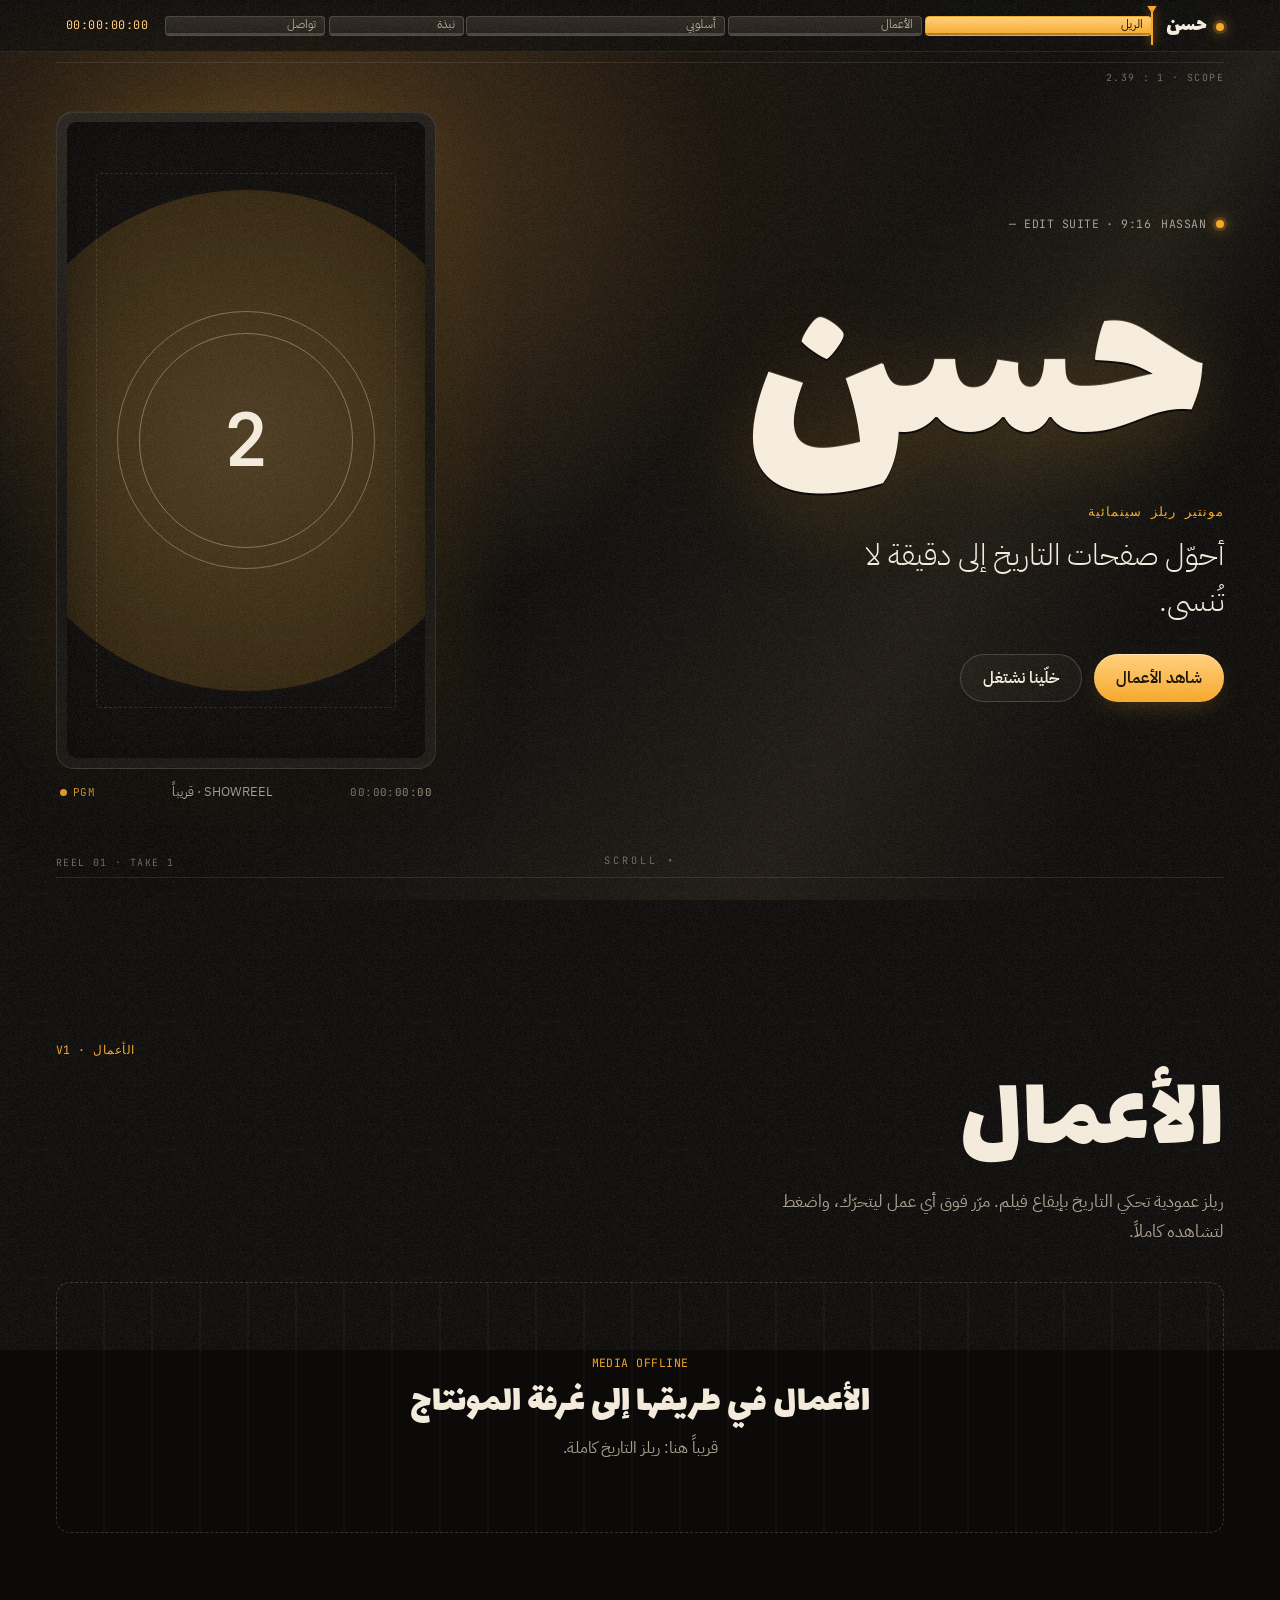
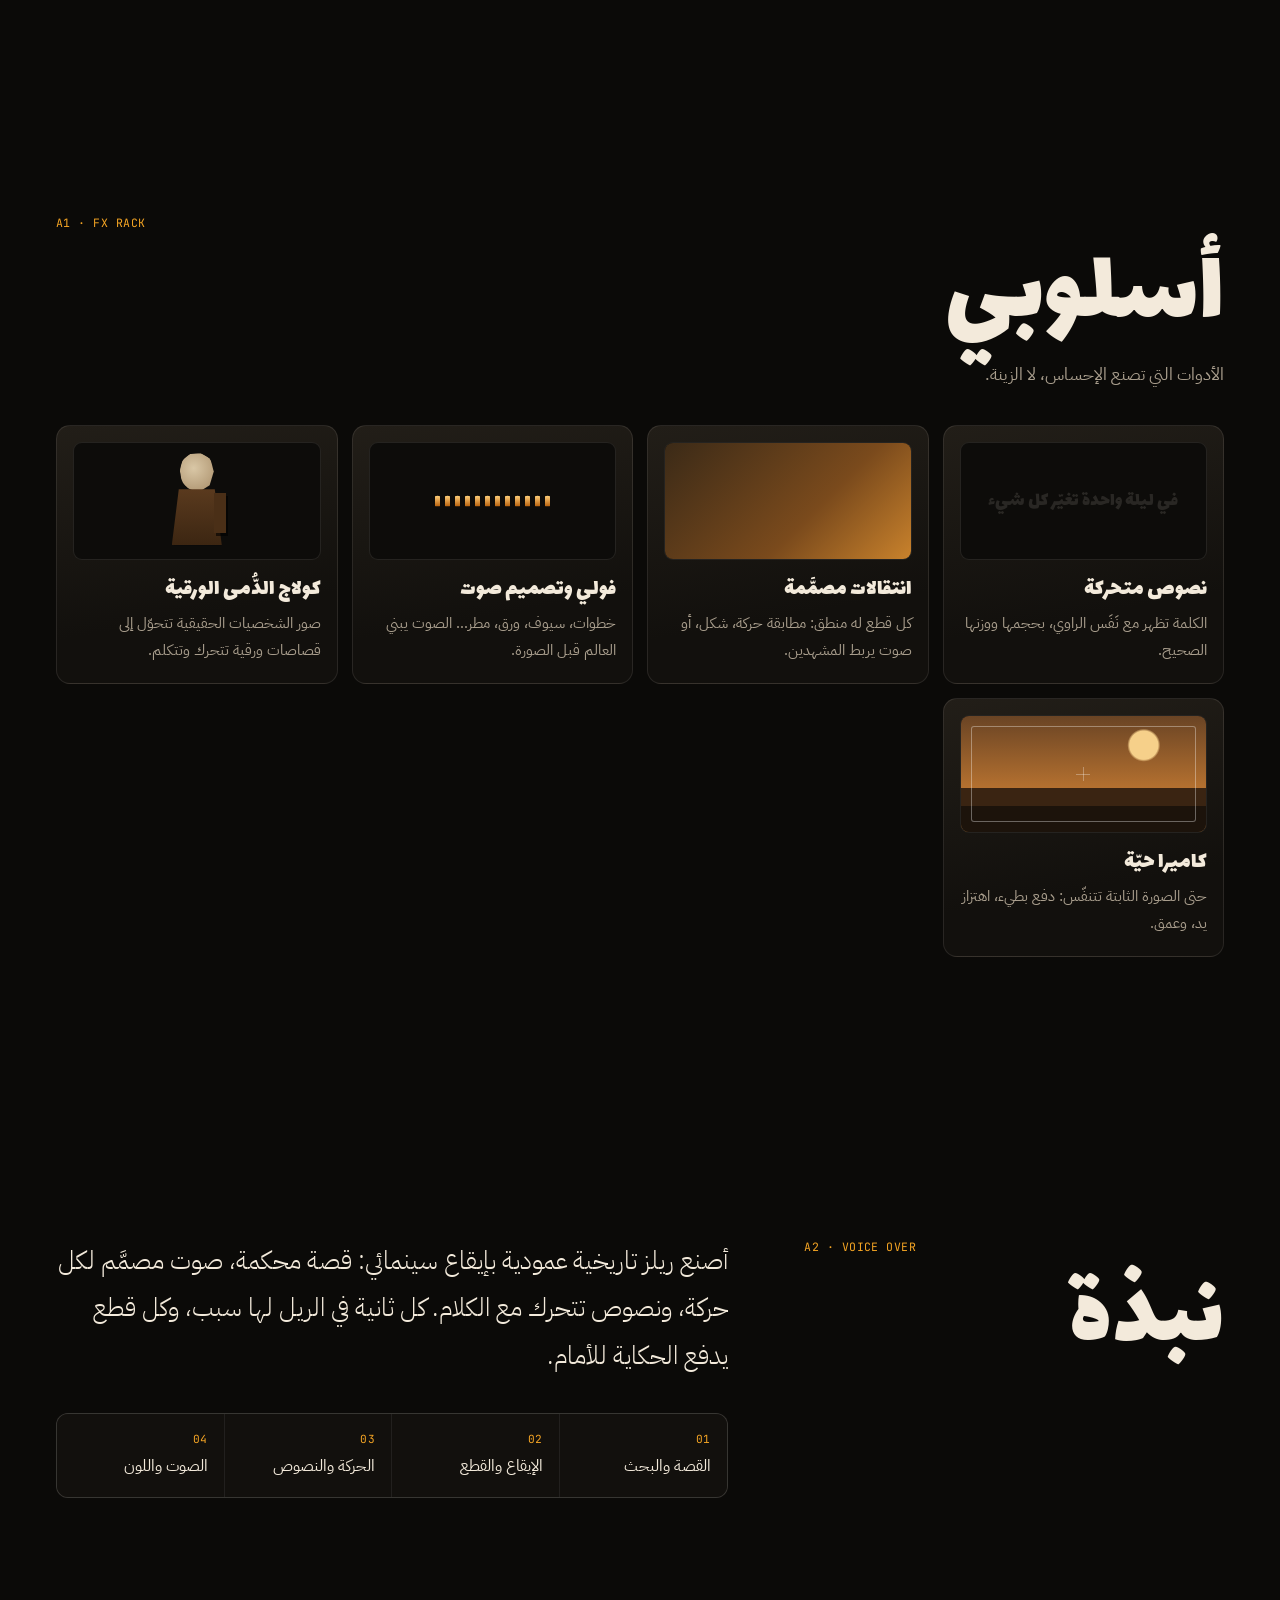
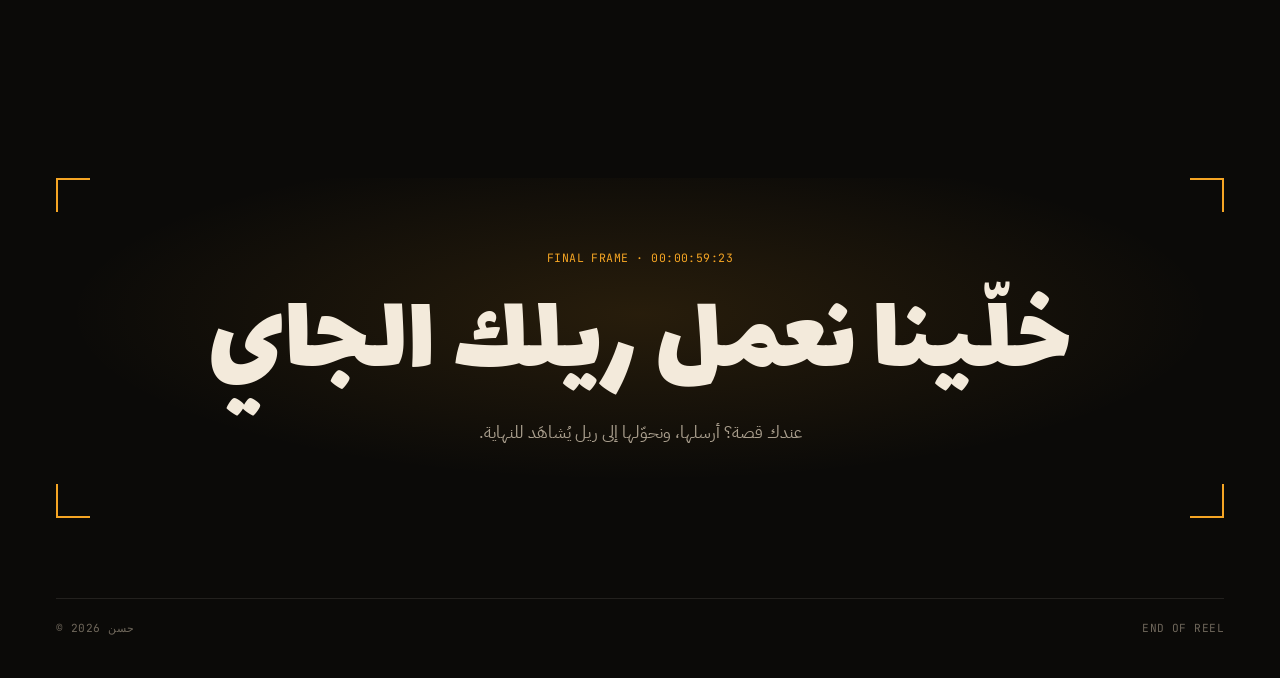
==== index.html @ b82f4830 "Build the editing-suite portfolio site; harden transcription Co-Authored-By: Claude Opus 5.5 <norepl" ====
<!doctype html>
<html lang="ar" dir="rtl">
<head>
  <meta charset="utf-8">
  <meta name="viewport" content="width=device-width, initial-scale=1, viewport-fit=cover">
  <title>حسن — مونتير ريلز سينمائية</title>
  <meta name="description" content="ريلز تاريخية عمودية بإيقاع سينمائي: قصص، شخصيات، حروب واختراعات — مونتاج حسن.">
  <meta name="theme-color" content="#0a0908">
  <link rel="canonical" href="https://h2ssanali.github.io/">

  <meta property="og:type" content="website">
  <meta property="og:locale" content="ar_AR">
  <meta property="og:site_name" content="حسن · مونتاج">
  <meta property="og:title" content="حسن — مونتير ريلز سينمائية">
  <meta property="og:description" content="أحوّل صفحات التاريخ إلى دقيقة لا تُنسى. شاهد الأعمال.">
  <meta property="og:url" content="https://h2ssanali.github.io/">
  <meta property="og:image" content="https://h2ssanali.github.io/assets/og.jpg">
  <meta property="og:image:width" content="1200">
  <meta property="og:image:height" content="630">
  <meta property="og:image:alt" content="حسن — مونتير ريلز سينمائية">
  <meta name="twitter:card" content="summary_large_image">
  <meta name="twitter:title" content="حسن — مونتير ريلز سينمائية">
  <meta name="twitter:description" content="أحوّل صفحات التاريخ إلى دقيقة لا تُنسى.">
  <meta name="twitter:image" content="https://h2ssanali.github.io/assets/og.jpg">

  <link rel="icon" href="assets/favicon.svg" type="image/svg+xml">
  <link rel="preconnect" href="https://fonts.googleapis.com">
  <link rel="preconnect" href="https://fonts.gstatic.com" crossorigin>
  <link rel="preload" href="content.json" as="fetch" crossorigin>
  <link rel="stylesheet" href="https://fonts.googleapis.com/css2?family=IBM+Plex+Sans+Arabic:wght@300;400;600&family=JetBrains+Mono:wght@400;600&family=Lalezar&display=swap">
  <link rel="stylesheet" href="assets/css/site.css">
  <script>document.documentElement.classList.add('js')</script>
</head>
<body>
  <a class="skip" href="#works">تخطَّ إلى الأعمال</a>

  <!-- projector-on intro -->
  <div class="projector" aria-hidden="true"><div class="projector__beam"></div><div class="projector__tc">00:00:00:00</div></div>
  <div class="grain" aria-hidden="true"></div>

  <!-- timeline navigation -->
  <header class="tl" id="timeline">
    <a class="tl__brand" href="#top" aria-label="البداية"><span class="tally" aria-hidden="true"></span><span data-bind="name">حسن</span></a>
    <nav class="tl__track" aria-label="أقسام الصفحة">
      <div class="tl__clips" id="tlClips"></div>
      <div class="tl__playhead" id="playhead" aria-hidden="true"><span></span></div>
    </nav>
    <div class="tl__tc mono" id="tlTc" aria-hidden="true">00:00:00:00</div>
  </header>

  <main id="top">
    <!-- HERO / SHOWREEL -->
    <section class="hero" id="reel" data-clip="الريل">
      <div class="hero__light" aria-hidden="true"></div>
      <div class="hero__bars" aria-hidden="true"></div>
      <div class="hero__inner">
        <div class="hero__text">
          <p class="eyebrow mono"><span class="tally"></span> <span data-bind="name_latin">HASSAN</span> — EDIT SUITE · 9:16</p>
          <h1 class="hero__name"><span class="burn" data-bind="name">حسن</span></h1>
          <p class="hero__role" data-bind="role">مونتير ريلز سينمائية</p>
          <p class="hero__tagline" data-bind="tagline">أحوّل صفحات التاريخ إلى دقيقة لا تُنسى.</p>
          <div class="hero__cta">
            <a class="btn btn--amber" href="#works"><span>شاهد الأعمال</span></a>
            <a class="btn btn--ghost" href="#contact"><span>خلّينا نشتغل</span></a>
          </div>
        </div>
        <figure class="monitor" id="showreel">
          <div class="monitor__frame">
            <div class="monitor__screen" id="reelScreen">
              <div class="leader" id="leader" aria-hidden="true"><div class="leader__sweep"></div><span class="leader__num">3</span></div>
            </div>
            <div class="monitor__safe" aria-hidden="true"></div>
          </div>
          <figcaption class="monitor__bar mono">
            <span class="rec"><i></i>PGM</span>
            <span class="monitor__title" id="reelTitle">SHOWREEL</span>
            <span id="reelTc">00:00:00:00</span>
          </figcaption>
        </figure>
      </div>
      <div class="hero__scroll mono" aria-hidden="true">SCROLL ▾</div>
    </section>

    <!-- WORKS -->
    <section class="works" id="works" data-clip="الأعمال">
      <div class="section-head">
        <p class="mono label">V1 · الأعمال</p>
        <h2 class="display">الأعمال</h2>
        <p class="section-sub">ريلز عمودية تحكي التاريخ بإيقاع فيلم. مرّر فوق أي عمل ليتحرّك، واضغط لتشاهده كاملاً.</p>
      </div>
      <div class="tracks" role="tablist" aria-label="تصنيف الأعمال" id="tracks"></div>
      <div class="grid" id="grid" aria-live="polite"></div>
    </section>

    <!-- BEFORE / AFTER -->
    <section class="ba" id="before-after" data-clip="قبل وبعد" hidden>
      <div class="section-head">
        <p class="mono label">V2 · RAW / GRADE</p>
        <h2 class="display">قبل وبعد</h2>
        <p class="section-sub">اسحب الفاصل لترى الفرق بين المادة الخام والريل بعد المونتاج.</p>
      </div>
      <div class="ba__picker" id="baPicker"></div>
      <div class="ba__stage" id="baStage">
        <div class="ba__layer ba__after" id="baAfter"></div>
        <div class="ba__layer ba__before" id="baBefore"></div>
        <div class="ba__handle" id="baHandle" aria-hidden="true"><span></span></div>
        <span class="ba__tag ba__tag--before mono">قبل</span>
        <span class="ba__tag ba__tag--after mono">بعد</span>
        <input class="ba__range" id="baRange" type="range" min="0" max="100" value="50" aria-label="موضع الفاصل بين قبل وبعد">
      </div>
    </section>

    <!-- STYLE -->
    <section class="style" id="style" data-clip="أسلوبي">
      <div class="section-head">
        <p class="mono label">A1 · FX RACK</p>
        <h2 class="display">أسلوبي</h2>
        <p class="section-sub">الأدوات التي تصنع الإحساس، لا الزينة.</p>
      </div>
      <ul class="chips">
        <li class="chip chip--captions">
          <div class="chip__demo" aria-hidden="true"><span class="cap"><b>في</b> <b>ليلة</b> <b>واحدة</b> <b>تغيّر</b> <b>كل</b> <b>شيء</b></span></div>
          <h3>نصوص متحركة</h3>
          <p>الكلمة تظهر مع نَفَس الراوي، بحجمها ووزنها الصحيح.</p>
        </li>
        <li class="chip chip--transition">
          <div class="chip__demo" aria-hidden="true"><i class="wipe a"></i><i class="wipe b"></i></div>
          <h3>انتقالات مصمَّمة</h3>
          <p>كل قطع له منطق: مطابقة حركة، شكل، أو صوت يربط المشهدين.</p>
        </li>
        <li class="chip chip--foley">
          <div class="chip__demo" aria-hidden="true"><span class="wave"><i></i><i></i><i></i><i></i><i></i><i></i><i></i><i></i><i></i><i></i><i></i><i></i></span></div>
          <h3>فولي وتصميم صوت</h3>
          <p>خطوات، سيوف، ورق، مطر… الصوت يبني العالم قبل الصورة.</p>
        </li>
        <li class="chip chip--puppet">
          <div class="chip__demo" aria-hidden="true"><span class="paper"><i class="head"></i><i class="body"></i><i class="arm"></i></span></div>
          <h3>كولاج الدُّمى الورقية</h3>
          <p>صور الشخصيات الحقيقية تتحوّل إلى قصاصات ورقية تتحرك وتتكلم.</p>
        </li>
        <li class="chip chip--camera">
          <div class="chip__demo" aria-hidden="true"><span class="frame"><i></i></span></div>
          <h3>كاميرا حيّة</h3>
          <p>حتى الصورة الثابتة تتنفّس: دفع بطيء، اهتزاز يد، وعمق.</p>
        </li>
      </ul>
    </section>

    <!-- ABOUT -->
    <section class="about" id="about" data-clip="نبذة">
      <div class="about__grid">
        <div>
          <p class="mono label">A2 · VOICE OVER</p>
          <h2 class="display">نبذة</h2>
        </div>
        <div>
          <p class="about__text" data-bind="about"></p>
          <ol class="steps">
            <li><span class="mono">01</span> القصة والبحث</li>
            <li><span class="mono">02</span> الإيقاع والقطع</li>
            <li><span class="mono">03</span> الحركة والنصوص</li>
            <li><span class="mono">04</span> الصوت واللون</li>
          </ol>
        </div>
      </div>
    </section>

    <!-- CONTACT / FINAL FRAME -->
    <section class="final" id="contact" data-clip="تواصل">
      <div class="final__frame">
        <p class="mono label">FINAL FRAME · <span id="finalTc">00:00:59:23</span></p>
        <h2 class="final__title display">خلّينا نعمل ريلك الجاي</h2>
        <p class="final__sub">عندك قصة؟ أرسلها، ونحوّلها إلى ريل يُشاهَد للنهاية.</p>
        <div class="final__links" id="contactLinks"></div>
      </div>
      <footer class="credits mono">
        <span>© <span id="year"></span> <span data-bind="name">حسن</span></span>
        <span>END OF REEL</span>
      </footer>
    </section>
  </main>

  <!-- PLAYER -->
  <div class="player" id="player" role="dialog" aria-modal="true" aria-label="مشغّل الفيديو" hidden>
    <div class="player__bg" id="playerBg" aria-hidden="true"></div>
    <div class="player__stage" id="playerStage">
      <video class="player__video" id="pv" playsinline preload="metadata"></video>
      <button class="player__big" id="pBig" aria-label="تشغيل"><svg viewBox="0 0 24 24"><path d="M8 5v14l11-7z"/></svg></button>
    </div>
    <div class="player__info">
      <p class="mono player__meta"><span id="pIndex">01/01</span> · <span id="pCat"></span></p>
      <h3 class="player__title" id="pTitle"></h3>
      <p class="player__blurb" id="pBlurb"></p>
    </div>
    <div class="player__controls">
      <button class="pc" id="pPlay" aria-label="تشغيل/إيقاف"><svg viewBox="0 0 24 24"><path class="i-play" d="M8 5v14l11-7z"/><path class="i-pause" d="M7 5h4v14H7zM13 5h4v14h-4z"/></svg></button>
      <div class="scrub" id="pScrub" role="slider" tabindex="0" aria-label="التقدّم" aria-valuemin="0" aria-valuemax="100" aria-valuenow="0"><div class="scrub__buf" id="pBuf"></div><div class="scrub__fill" id="pFill"></div><div class="scrub__head" id="pHead"></div></div>
      <span class="mono pc__tc" id="pTc">00:00:00</span>
      <button class="pc" id="pMute" aria-label="كتم/تشغيل الصوت"><svg viewBox="0 0 24 24"><path d="M4 9v6h4l5 4V5L8 9z"/><path class="i-on" d="M16 8.5a5 5 0 0 1 0 7M18.5 6a8.5 8.5 0 0 1 0 12" fill="none" stroke="currentColor" stroke-width="1.8" stroke-linecap="round"/><path class="i-off" d="M16 9l5 6M21 9l-5 6" fill="none" stroke="currentColor" stroke-width="1.8" stroke-linecap="round"/></svg></button>
    </div>
    <button class="player__nav player__nav--prev" id="pPrev" aria-label="العمل السابق"><svg viewBox="0 0 24 24"><path d="M9 6l6 6-6 6" fill="none" stroke="currentColor" stroke-width="2"/></svg></button>
    <button class="player__nav player__nav--next" id="pNext" aria-label="العمل التالي"><svg viewBox="0 0 24 24"><path d="M15 6l-6 6 6 6" fill="none" stroke="currentColor" stroke-width="2"/></svg></button>
    <button class="player__close" id="pClose" aria-label="إغلاق"><svg viewBox="0 0 24 24"><path d="M6 6l12 12M18 6L6 18" stroke="currentColor" stroke-width="2"/></svg></button>
    <p class="player__hint mono" aria-hidden="true">← → · SPACE · M · ESC</p>
  </div>

  <noscript><p class="noscript">هذا الموقع يحتاج JavaScript لتشغيل الفيديوهات.</p></noscript>
  <script src="assets/js/site.js" defer></script>
</body>
</html>
---- assets/css/site.css ----
/* ==========================================================================
   Hassan — the editing suite at night
   ========================================================================== */
:root {
  --bg: #0b0a08;
  --bg-2: #12100d;
  --panel: #191612;
  --panel-2: #221e18;
  --ink: #f3eadb;
  --dim: #a99e8d;
  --faint: #6f675b;
  --line: rgba(243, 234, 219, .10);
  --line-2: rgba(243, 234, 219, .18);
  --amber: #f5a524;
  --amber-hi: #ffcf7a;
  --amber-lo: #b8620e;
  --amber-glow: rgba(245, 165, 36, .35);
  --display: "Lalezar", "IBM Plex Sans Arabic", system-ui, sans-serif;
  --body: "IBM Plex Sans Arabic", "Tajawal", system-ui, -apple-system, "Segoe UI", sans-serif;
  --mono: "JetBrains Mono", ui-monospace, "SFMono-Regular", Menlo, monospace;
  --tl-h: 52px;
  --gutter: 16px;
  --max: 1320px;
  --ease: cubic-bezier(.2, .7, .1, 1);
  --ease-io: cubic-bezier(.7, 0, .2, 1);
  color-scheme: dark;
}
@media (min-width: 700px) { :root { --gutter: 32px; } }
@media (min-width: 1100px) { :root { --gutter: 56px; } }

*, *::before, *::after { box-sizing: border-box; }
html { -webkit-text-size-adjust: 100%; scroll-behavior: smooth; scroll-padding-top: calc(var(--tl-h) + 8px); }
body {
  margin: 0; background: var(--bg); color: var(--ink);
  font: 400 1rem/1.75 var(--body);
  overflow-x: hidden; -webkit-font-smoothing: antialiased;
}
img, video { display: block; max-width: 100%; }
button { font: inherit; color: inherit; background: none; border: 0; padding: 0; cursor: pointer; }
a { color: inherit; }
h1, h2, h3 { margin: 0; font-weight: 400; }
p { margin: 0; }
[hidden] { display: none !important; }
.mono { font-family: var(--mono); letter-spacing: .04em; direction: ltr; unicode-bidi: isolate; }
.label { font-size: .72rem; color: var(--amber); text-transform: uppercase; }
.display { font-family: var(--display); line-height: 1.05; letter-spacing: 0; }
:focus-visible { outline: 2px solid var(--amber); outline-offset: 3px; border-radius: 4px; }
::selection { background: var(--amber); color: #120b02; }

.skip { position: fixed; top: -100px; inset-inline-start: 12px; z-index: 300; background: var(--amber); color: #120b02; padding: 8px 14px; border-radius: 6px; text-decoration: none; }
.skip:focus { top: 12px; }

.tally { display: inline-block; width: 8px; height: 8px; border-radius: 50%; background: var(--amber); box-shadow: 0 0 0 3px rgba(245,165,36,.18), 0 0 14px var(--amber); vertical-align: middle; }

/* ------------------------------------------------------------- grain --- */
.grain {
  position: fixed; inset: -50%; z-index: 90; pointer-events: none;
  background: url("../img/grain.png") repeat; opacity: .07; mix-blend-mode: screen;
  animation: grain .9s steps(6) infinite;
}
@keyframes grain {
  0% { transform: translate(0, 0); } 20% { transform: translate(-3%, 2%); } 40% { transform: translate(2%, -4%); }
  60% { transform: translate(-4%, -1%); } 80% { transform: translate(3%, 3%); } 100% { transform: translate(0, 0); }
}

/* ---------------------------------------------------- projector intro --- */
.projector { display: none; }
.js .projector {
  display: grid; place-items: center; position: fixed; inset: 0; z-index: 200; background: #050403; pointer-events: none;
  animation: proj-out .45s var(--ease) 1s forwards;
}
.projector__beam {
  position: absolute; inset: 0;
  background: radial-gradient(60% 50% at 50% 46%, rgba(255, 214, 150, .55), rgba(245, 165, 36, .12) 45%, transparent 70%);
  opacity: 0; animation: flicker 1s linear forwards;
}
.projector__tc { position: relative; font-family: var(--mono); font-size: .8rem; color: var(--amber-hi); letter-spacing: .18em; opacity: 0; animation: flicker 1s linear forwards; direction: ltr; }
@keyframes flicker {
  0% { opacity: 0; } 12% { opacity: .9; } 18% { opacity: .15; } 26% { opacity: .75; } 31% { opacity: .3; }
  45% { opacity: 1; } 80% { opacity: .95; } 100% { opacity: 1; }
}
@keyframes proj-out { to { opacity: 0; visibility: hidden; } }
.intro-done .projector { display: none; }

/* ------------------------------------------------------ timeline nav --- */
.tl {
  position: fixed; inset: 0 0 auto 0; z-index: 80; height: var(--tl-h);
  display: flex; align-items: center; gap: 14px; padding: 0 var(--gutter);
  background: linear-gradient(to bottom, rgba(11,10,8,.92), rgba(11,10,8,.72));
  backdrop-filter: blur(10px) saturate(1.2); -webkit-backdrop-filter: blur(10px) saturate(1.2);
  border-bottom: 1px solid var(--line);
}
.tl__brand { display: flex; align-items: center; gap: 9px; text-decoration: none; font-family: var(--display); font-size: 1.35rem; line-height: 1; padding-top: 3px; flex: none; }
.tl__track { position: relative; flex: 1; height: 26px; min-width: 0; }
.tl__clips { position: absolute; inset: 0; }
.tl__clip {
  position: absolute; top: 3px; bottom: 3px; border-radius: 4px; overflow: hidden;
  background: linear-gradient(to bottom, #2a251e, #1f1b16); border: 1px solid var(--line-2);
  display: flex; align-items: center; padding-inline: 8px; text-decoration: none;
  font-size: .72rem; color: var(--dim); white-space: nowrap; transition: background .3s, color .3s, border-color .3s;
}
.tl__clip::before { content: ""; position: absolute; inset: auto 0 0 0; height: 2px; background: var(--faint); opacity: .5; }
.tl__clip:hover { color: var(--ink); border-color: var(--line-2); background: #2f2921; }
.tl__clip.is-active { color: #160d02; background: linear-gradient(to bottom, var(--amber-hi), var(--amber)); border-color: var(--amber); }
.tl__clip.is-active::before { background: #160d02; opacity: .3; }
.tl__clip span { overflow: hidden; text-overflow: ellipsis; position: relative; }
.tl__playhead { position: absolute; top: -6px; bottom: -6px; inset-inline-start: 0; width: 2px; margin-inline-start: -1px; background: var(--amber); box-shadow: 0 0 10px var(--amber); pointer-events: none; will-change: inset-inline-start; }
.tl__playhead span { position: absolute; top: -1px; left: 50%; width: 10px; height: 8px; transform: translateX(-50%); background: var(--amber); clip-path: polygon(0 0, 100% 0, 50% 100%); }
.tl__tc { flex: none; font-size: .74rem; color: var(--amber-hi); min-width: 92px; text-align: end; }
@media (max-width: 560px) {
  .tl { gap: 10px; }
  .tl__tc { display: none; }
  .tl__clip { padding-inline: 4px; font-size: .62rem; justify-content: center; }
}

/* -------------------------------------------------------------- hero --- */
.hero { position: relative; min-height: 100svh; padding: calc(var(--tl-h) + 28px) var(--gutter) 64px; display: flex; flex-direction: column; justify-content: center; overflow: hidden; isolation: isolate; }
.hero__light {
  position: absolute; inset: -20% -10% auto; height: 120%; z-index: -1; pointer-events: none;
  background:
    radial-gradient(40% 55% at 28% 38%, rgba(255, 196, 110, .16), transparent 70%),
    radial-gradient(70% 60% at 30% 30%, rgba(184, 98, 14, .14), transparent 70%),
    conic-gradient(from 200deg at 105% -10%, transparent 0deg, rgba(255, 210, 140, .07) 12deg, transparent 28deg);
  animation: lamp 7s ease-in-out infinite alternate;
}
@keyframes lamp { 0% { opacity: .85; } 40% { opacity: 1; } 43% { opacity: .9; } 46% { opacity: 1; } 100% { opacity: .92; } }
.hero__bars { position: absolute; inset: calc(var(--tl-h) + 10px) var(--gutter) 22px; border-block: 1px solid var(--line); pointer-events: none; z-index: -1; }
.hero__bars::before, .hero__bars::after { position: absolute; font: .62rem var(--mono); color: var(--faint); letter-spacing: .14em; }
.hero__bars::before { content: "2.39 : 1  ·  SCOPE"; top: 8px; inset-inline-end: 0; direction: ltr; }
.hero__bars::after { content: "REEL 01  ·  TAKE 1"; bottom: 8px; inset-inline-start: 0; direction: ltr; }
.hero__inner { width: 100%; max-width: var(--max); margin: 0 auto; display: grid; gap: 40px; align-items: center; }
@media (min-width: 900px) {
  .hero__inner { grid-template-columns: 1.25fr 1fr; gap: 6vw; }
}
.eyebrow { font-size: .72rem; color: var(--dim); display: flex; align-items: center; gap: 10px; justify-content: flex-end; }
.hero__text { text-align: start; }
.hero__text .eyebrow { justify-content: flex-start; flex-direction: row-reverse; width: max-content; max-width: 100%; }
.hero__name {
  font-family: var(--display); font-weight: 400; line-height: .9;
  font-size: clamp(7rem, 34vw, 15.5rem); margin: 18px 0 6px; letter-spacing: 0;
}
.burn {
  display: inline-block; padding: .08em .06em 0; color: var(--ink);
  filter: drop-shadow(0 2px 0 rgba(0,0,0,.9)) drop-shadow(0 -1px 0 rgba(255,228,180,.18)) drop-shadow(0 18px 40px rgba(245,165,36,.18));
}
@property --b { syntax: "<percentage>"; inherits: false; initial-value: 0%; }
@supports (background-clip: text) or (-webkit-background-clip: text) {
  .burn-ok .burn {
    color: transparent;
    background-image:
      radial-gradient(circle at 62% 58%, #f6ecdc calc(var(--b) - 30%), #fff1c9 calc(var(--b) - 20%), #ffb347 calc(var(--b) - 11%), #d4520f calc(var(--b) - 5%), #2a0b02 var(--b), transparent calc(var(--b) + .5%)),
      linear-gradient(transparent, transparent);
    -webkit-background-clip: text; background-clip: text;
    animation: burn 1.5s cubic-bezier(.45, 0, .2, 1) 1.05s forwards;
  }
}
@keyframes burn { to { --b: 190%; } }
.hero__role { font-family: var(--mono); font-size: .8rem; color: var(--amber); letter-spacing: .08em; direction: rtl; }
.hero__tagline { margin-top: 10px; font-size: clamp(1.25rem, 4.6vw, 1.9rem); line-height: 1.5; font-weight: 300; max-width: 22ch; color: var(--ink); }
.hero__cta { display: flex; flex-wrap: wrap; gap: 12px; margin-top: 30px; }
.hero__scroll { position: absolute; bottom: 30px; left: 50%; transform: translateX(-50%); font-size: .64rem; color: var(--faint); letter-spacing: .3em; animation: bob 2.4s ease-in-out infinite; }
@keyframes bob { 50% { transform: translate(-50%, 5px); } }
.js .hero__text > *:not(.hero__name) { opacity: 0; transform: translateY(14px); animation: rise .9s var(--ease) forwards; }
.js .hero__text > .eyebrow { animation-delay: 1.1s; }
.js .hero__text > .hero__role { animation-delay: 1.5s; }
.js .hero__text > .hero__tagline { animation-delay: 1.62s; }
.js .hero__text > .hero__cta { animation-delay: 1.75s; }
.js .monitor { opacity: 0; transform: translateY(20px) scale(.98); animation: rise 1.1s var(--ease) 1.2s forwards; }
@keyframes rise { to { opacity: 1; transform: none; } }

/* buttons */
.btn {
  position: relative; display: inline-flex; align-items: center; justify-content: center; gap: 10px;
  min-height: 48px; padding: 0 22px; border-radius: 999px; text-decoration: none; font-weight: 600; font-size: .98rem;
  transition: transform .35s var(--ease), box-shadow .35s var(--ease), background .3s, border-color .3s; overflow: hidden;
}
.btn svg { width: 20px; height: 20px; flex: none; }
.btn--amber { background: linear-gradient(to bottom, var(--amber-hi), var(--amber)); color: #160d02; box-shadow: 0 8px 28px -10px var(--amber-glow), inset 0 1px 0 rgba(255,255,255,.4); }
.btn--amber:hover { transform: translateY(-2px); box-shadow: 0 14px 38px -10px rgba(245,165,36,.6), inset 0 1px 0 rgba(255,255,255,.4); }
.btn--ghost { border: 1px solid var(--line-2); background: rgba(243,234,219,.03); }
.btn--ghost:hover { border-color: var(--amber); color: var(--amber-hi); transform: translateY(-2px); }

/* monitor / showreel */
.monitor { margin: 0 auto; width: min(72vw, 330px); }
@media (min-width: 900px) { .monitor { width: min(100%, calc((100svh - 220px) * 9 / 16), 380px); margin-inline-start: auto; margin-inline-end: 0; } }
.monitor__frame {
  position: relative; padding: 10px; border-radius: 18px;
  background: linear-gradient(160deg, #26211b, #12100d 55%, #1b1813);
  box-shadow: 0 1px 0 rgba(255,255,255,.07) inset, 0 40px 80px -30px rgba(0,0,0,.9), 0 0 120px -40px rgba(245,165,36,.35);
  border: 1px solid var(--line);
}
.monitor__screen { position: relative; aspect-ratio: 9 / 16; border-radius: 10px; overflow: hidden; background: #000; cursor: pointer; }
.monitor__screen video, .monitor__screen img { position: absolute; inset: 0; width: 100%; height: 100%; object-fit: cover; transition: opacity .5s ease; }
.monitor__screen .flash { position: absolute; inset: 0; background: #fff4dc; opacity: 0; pointer-events: none; mix-blend-mode: screen; }
.monitor__screen .flash.on { animation: flash .38s ease-out; }
@keyframes flash { 0% { opacity: .0; } 15% { opacity: .55; } 100% { opacity: 0; } }
.monitor__safe { position: absolute; inset: 10px; border-radius: 10px; pointer-events: none; box-shadow: inset 0 0 60px rgba(0,0,0,.5); }
.monitor__safe::before { content: ""; position: absolute; inset: 8% 8%; border: 1px dashed rgba(243,234,219,.12); border-radius: 4px; }
.monitor__bar { display: flex; align-items: center; justify-content: space-between; gap: 10px; margin-top: 12px; font-size: .68rem; color: var(--dim); padding: 0 4px; }
.monitor__title { flex: 1; text-align: center; overflow: hidden; text-overflow: ellipsis; white-space: nowrap; color: var(--ink); font-family: var(--body); letter-spacing: 0; direction: rtl; font-size: .82rem; }
.rec { display: inline-flex; align-items: center; gap: 6px; color: var(--amber); }
.rec i { width: 7px; height: 7px; border-radius: 50%; background: var(--amber); animation: blink 1.6s steps(2) infinite; }
@keyframes blink { 50% { opacity: .25; } }

/* film leader (shows while the reel loads or if no works yet) */
.leader { position: absolute; inset: 0; display: grid; place-items: center; background: radial-gradient(circle, #2a251e, #0d0b09 70%); }
.leader::before, .leader::after { content: ""; position: absolute; border: 1px solid rgba(243,234,219,.35); border-radius: 50%; }
.leader::before { width: 72%; aspect-ratio: 1; }
.leader::after { width: 60%; aspect-ratio: 1; }
.leader__sweep { position: absolute; width: 140%; aspect-ratio: 1; border-radius: 50%; background: conic-gradient(from 0deg, rgba(245,165,36,.0) 0deg, rgba(245,165,36,.0) var(--a), rgba(245,165,36,.16) var(--a)); animation: sweep 1s linear infinite; }
@property --a { syntax: "<angle>"; inherits: false; initial-value: 0deg; }
@keyframes sweep { to { --a: 360deg; } }
.leader__num { position: relative; font: 600 4.6rem/1 var(--mono); color: var(--ink); }
.leader__cross { position: absolute; inset: 0; }

/* ------------------------------------------------------ section frame --- */
section:not(.hero) { padding: 96px var(--gutter); max-width: calc(var(--max) + 2 * var(--gutter)); margin: 0 auto; }
@media (min-width: 900px) { section:not(.hero) { padding-block: 140px; } }
.section-head { margin-bottom: 36px; }
.section-head .display { font-size: clamp(3rem, 12vw, 6.5rem); margin-top: 8px; }
.section-sub { color: var(--dim); max-width: 46ch; margin-top: 10px; font-size: 1.05rem; }
.reveal { opacity: 0; transform: translateY(28px); transition: opacity .9s var(--ease), transform .9s var(--ease); }
.reveal.in { opacity: 1; transform: none; }

/* -------------------------------------------------------------- works --- */
.tracks {
  display: flex; gap: 8px; overflow-x: auto; padding: 4px var(--gutter) 14px; margin: 0 calc(-1 * var(--gutter)) 18px;
  scrollbar-width: none; scroll-snap-type: x proximity;
}
.tracks::-webkit-scrollbar { display: none; }
.track {
  scroll-snap-align: start; flex: none; display: inline-flex; align-items: center; gap: 10px; min-height: 44px;
  padding: 0 14px 0 12px; border-radius: 8px; border: 1px solid var(--line);
  background: linear-gradient(to bottom, #1d1a15, #15130f); color: var(--dim); font-size: .95rem;
  position: relative; transition: color .25s, border-color .25s, background .25s;
}
.track::before { content: ""; position: absolute; inset-inline-start: -1px; top: 8px; bottom: 8px; width: 3px; border-radius: 3px; background: var(--faint); transition: background .25s, box-shadow .25s; }
.track .mono { font-size: .66rem; color: var(--faint); }
.track b { font-weight: 400; font-family: var(--mono); font-size: .7rem; color: var(--faint); background: rgba(243,234,219,.06); padding: 1px 6px; border-radius: 4px; }
.track:hover { color: var(--ink); border-color: var(--line-2); }
.track[aria-selected="true"] { color: var(--ink); border-color: rgba(245,165,36,.5); background: linear-gradient(to bottom, #2a2117, #1a150f); }
.track[aria-selected="true"]::before { background: var(--amber); box-shadow: 0 0 10px var(--amber); }
.track[aria-selected="true"] .mono { color: var(--amber); }

.grid { display: grid; grid-template-columns: repeat(2, minmax(0, 1fr)); gap: 12px; }
@media (min-width: 700px) { .grid { grid-template-columns: repeat(3, minmax(0, 1fr)); gap: 18px; } }
@media (min-width: 1100px) { .grid { grid-template-columns: repeat(4, minmax(0, 1fr)); gap: 22px; } }
@media (min-width: 1500px) { .grid { grid-template-columns: repeat(5, minmax(0, 1fr)); } }

.card {
  position: relative; display: block; width: 100%; aspect-ratio: 9 / 16; border-radius: 12px; overflow: hidden; text-align: start;
  background: var(--panel); isolation: isolate; border: 1px solid var(--line);
  transform: translateZ(0); transition: transform .5s var(--ease), box-shadow .5s var(--ease), border-color .4s;
  animation: card-in .7s var(--ease) both; animation-delay: calc(var(--i, 0) * 45ms);
}
@keyframes card-in { from { opacity: 0; transform: translateY(18px) scale(.98); } }
.card img, .card video { position: absolute; inset: 0; width: 100%; height: 100%; object-fit: cover; }
.card img { transition: transform 1.2s var(--ease), filter .6s; filter: saturate(.9) brightness(.92); }
.card video { opacity: 0; transition: opacity .35s ease; }
.card.is-playing video { opacity: 1; }
.card::before { /* vignette + caption scrim */
  content: ""; position: absolute; inset: 0; z-index: 1; pointer-events: none;
  background: linear-gradient(to top, rgba(8,7,5,.95) 0%, rgba(8,7,5,.55) 26%, transparent 52%), linear-gradient(to bottom, rgba(8,7,5,.55), transparent 22%);
}
.card::after { /* light leak */
  content: ""; position: absolute; inset: -30%; z-index: 2; pointer-events: none; opacity: 0; mix-blend-mode: screen;
  background: radial-gradient(35% 30% at 20% 30%, rgba(255,140,40,.55), transparent 70%), radial-gradient(30% 40% at 85% 10%, rgba(255,90,60,.35), transparent 70%), radial-gradient(40% 25% at 60% 90%, rgba(255,210,120,.3), transparent 70%);
  transform: translateX(30%) rotate(8deg); transition: opacity .6s, transform 1.4s var(--ease);
}
.card__top { position: absolute; z-index: 3; top: 10px; inset-inline: 10px; display: flex; justify-content: space-between; align-items: center; font-size: .62rem; color: rgba(243,234,219,.7); }
.card__star { color: var(--amber); font-size: .7rem; }
.card__cap { position: absolute; z-index: 3; inset-inline: 12px; bottom: 12px; }
.card__title { font-family: var(--display); font-size: clamp(1.15rem, 4.6vw, 1.5rem); line-height: 1.15; color: var(--ink); text-wrap: balance; }
.card__meta { display: flex; justify-content: space-between; gap: 6px; margin-top: 6px; font-size: .74rem; color: var(--dim); }
.card__meta .mono { font-size: .64rem; color: var(--amber-hi); opacity: .8; }
.card__play {
  position: absolute; z-index: 3; top: 50%; left: 50%; width: 54px; height: 54px; margin: -27px 0 0 -27px; border-radius: 50%;
  display: grid; place-items: center; background: rgba(11,10,8,.45); border: 1px solid rgba(243,234,219,.35);
  backdrop-filter: blur(6px); -webkit-backdrop-filter: blur(6px); transition: opacity .35s, transform .45s var(--ease);
}
.card__play svg { width: 20px; height: 20px; fill: var(--ink); margin-left: 3px; }
.card.has-preview .card__play { opacity: 0; transform: scale(.8); }
@media (hover: hover) {
  .card:hover { transform: translateY(-8px); border-color: rgba(245,165,36,.45); box-shadow: 0 28px 60px -24px rgba(0,0,0,.95), 0 0 0 1px rgba(245,165,36,.15), 0 18px 60px -20px rgba(245,165,36,.4); }
  .card:hover img { transform: scale(1.05); filter: none; }
  .card:hover::after { opacity: 1; transform: translateX(-10%) rotate(-4deg); }
  .card:hover .card__play { opacity: 1; transform: scale(1); }
  .card.has-preview:hover .card__play { opacity: 0; }
}
@media (hover: none) { .card.has-preview .card__play { opacity: .9; transform: scale(.85); } .card.is-playing .card__play { opacity: 0; } }
.card:active { transform: scale(.985); }

.empty {
  grid-column: 1 / -1; display: grid; place-items: center; text-align: center; gap: 10px; padding: 70px 20px;
  border: 1px dashed var(--line-2); border-radius: 14px; color: var(--dim);
  background: repeating-linear-gradient(90deg, transparent 0 46px, rgba(243,234,219,.035) 46px 48px);
}
.empty .display { font-size: clamp(1.6rem, 6vw, 2.4rem); color: var(--ink); }

/* -------------------------------------------------------- before/after --- */
.ba__picker { display: flex; gap: 8px; flex-wrap: wrap; margin-bottom: 18px; }
.ba__stage { position: relative; width: min(100%, 400px); aspect-ratio: 9/16; margin: 0 auto; border-radius: 14px; overflow: hidden; background: #000; border: 1px solid var(--line-2); --x: 50%; touch-action: pan-y; }
.ba__layer { position: absolute; inset: 0; }
.ba__layer video, .ba__layer img { width: 100%; height: 100%; object-fit: cover; }
.ba__before { clip-path: inset(0 calc(100% - var(--x)) 0 0); filter: saturate(.85); }
.ba__handle { position: absolute; top: 0; bottom: 0; left: var(--x); width: 2px; margin-left: -1px; background: var(--amber); box-shadow: 0 0 14px var(--amber); pointer-events: none; }
.ba__handle span { position: absolute; top: 50%; left: 50%; width: 44px; height: 44px; transform: translate(-50%, -50%); border-radius: 50%; background: var(--amber); box-shadow: 0 6px 20px rgba(0,0,0,.6); }
.ba__handle span::before { content: "◀ ▶"; position: absolute; inset: 0; display: grid; place-items: center; font-size: .6rem; color: #160d02; letter-spacing: 2px; }
.ba__tag { position: absolute; top: 12px; font-size: .7rem; padding: 3px 8px; border-radius: 4px; background: rgba(11,10,8,.7); color: var(--ink); pointer-events: none; }
.ba__tag--before { left: 12px; }
.ba__tag--after { right: 12px; color: var(--amber-hi); }
.ba__range { position: absolute; inset: 0; width: 100%; height: 100%; margin: 0; opacity: 0; cursor: ew-resize; direction: ltr; }

/* -------------------------------------------------------------- style --- */
.chips { list-style: none; margin: 0; padding: 0; display: grid; gap: 14px; grid-template-columns: repeat(auto-fit, minmax(min(100%, 230px), 1fr)); }
.chip { position: relative; padding: 16px 16px 20px; border-radius: 14px; border: 1px solid var(--line); background: linear-gradient(170deg, var(--panel-2), var(--bg-2) 70%); overflow: hidden; transition: border-color .4s, transform .5s var(--ease); }
.chip:hover { border-color: rgba(245,165,36,.4); transform: translateY(-4px); }
.chip h3 { font-family: var(--display); font-size: 1.45rem; margin-top: 16px; line-height: 1.2; }
.chip p { color: var(--dim); font-size: .95rem; margin-top: 6px; }
.chip__demo { height: 118px; border-radius: 9px; background: #0d0c0a; border: 1px solid var(--line); position: relative; overflow: hidden; display: grid; place-items: center; }

/* captions */
.cap { font-family: var(--display); font-size: 1.25rem; padding: 0 10px; text-align: center; line-height: 1.4; }
.cap b { font-weight: 400; display: inline-block; opacity: .12; animation: word 4.2s infinite; }
.cap b:nth-child(1) { animation-delay: 0s; } .cap b:nth-child(2) { animation-delay: .35s; } .cap b:nth-child(3) { animation-delay: .7s; }
.cap b:nth-child(4) { animation-delay: 1.05s; } .cap b:nth-child(5) { animation-delay: 1.4s; } .cap b:nth-child(6) { animation-delay: 1.75s; }
@keyframes word { 0% { opacity: .12; transform: translateY(6px) scale(.9); } 8% { opacity: 1; transform: none; color: var(--amber-hi); } 16% { color: var(--ink); } 80% { opacity: 1; } 92%, 100% { opacity: .12; } }
/* transitions */
.wipe { position: absolute; inset: 0; }
.wipe.a { background: linear-gradient(135deg, #3b2a17, #7a4a1c 60%, #c9822c); }
.wipe.b { background: linear-gradient(135deg, #10161c, #24323c 60%, #5d7380); clip-path: polygon(0 0, 0 0, -20% 100%, -20% 100%); animation: wipe 3.2s var(--ease-io) infinite; }
.wipe.b::after { content: ""; position: absolute; inset: 0; background: linear-gradient(100deg, transparent 40%, rgba(255,220,160,.6) 50%, transparent 60%); }
@keyframes wipe { 0%, 15% { clip-path: polygon(0 0, 0 0, -20% 100%, -20% 100%); } 50%, 65% { clip-path: polygon(0 0, 120% 0, 100% 100%, -20% 100%); } 100% { clip-path: polygon(120% 0, 120% 0, 100% 100%, 100% 100%); } }
/* foley */
.wave { display: flex; align-items: center; gap: 5px; height: 70px; }
.wave i { width: 5px; height: 100%; border-radius: 3px; background: linear-gradient(var(--amber-hi), var(--amber-lo)); transform: scaleY(.15); animation: bar 1.1s ease-in-out infinite; }
.wave i:nth-child(3n) { animation-duration: .8s; } .wave i:nth-child(4n) { animation-duration: 1.4s; } .wave i:nth-child(5n+1) { animation-delay: -.4s; } .wave i:nth-child(2n) { animation-delay: -.7s; }
@keyframes bar { 50% { transform: scaleY(1); } }
/* paper puppet */
.paper { position: relative; width: 70px; height: 96px; animation: bob2 1.2s steps(3) infinite; }
.paper i { position: absolute; background: #e8dcc5; box-shadow: 2px 3px 0 rgba(0,0,0,.6); }
.paper .head { width: 34px; height: 38px; left: 18px; top: 0; border-radius: 46% 48% 44% 50%; background: radial-gradient(circle at 40% 40%, #d9c7a6, #a88d68); clip-path: polygon(8% 18%, 30% 2%, 62% 0, 90% 14%, 100% 48%, 88% 84%, 60% 100%, 28% 96%, 6% 76%, 0 44%); }
.paper .body { width: 50px; height: 56px; left: 10px; top: 36px; background: linear-gradient(#5a3a1e, #3c2612); clip-path: polygon(14% 0, 86% 0, 100% 100%, 0 100%); }
.paper .arm { width: 12px; height: 40px; left: 52px; top: 40px; background: #4a2f17; transform-origin: 50% 4px; animation: arm 1.2s steps(4) infinite; }
@keyframes arm { 0% { transform: rotate(10deg); } 50% { transform: rotate(-55deg); } 100% { transform: rotate(10deg); } }
@keyframes bob2 { 50% { transform: translateY(-3px) rotate(-2deg); } }
/* living camera */
.frame { position: absolute; inset: 0; overflow: hidden; }
.frame i { position: absolute; inset: -12%; background: radial-gradient(circle at 70% 30%, #f6d08a 0 6%, transparent 7%), linear-gradient(to top, #1c130b 0 28%, transparent 28%), linear-gradient(to top, #3a2412 0 40%, transparent 40%), linear-gradient(#5b3b22, #c47a32 70%, #f1b25b); animation: cam 7s ease-in-out infinite; }
.frame::after { content: ""; position: absolute; inset: 10px; border: 1px solid rgba(255,255,255,.35); border-radius: 3px; background: linear-gradient(rgba(255,255,255,.3), rgba(255,255,255,.3)) center/1px 14px no-repeat, linear-gradient(rgba(255,255,255,.3), rgba(255,255,255,.3)) center/14px 1px no-repeat; }
@keyframes cam { 0% { transform: scale(1) translate(0, 0); } 30% { transform: scale(1.08) translate(-1.5%, .6%); } 32% { transform: scale(1.08) translate(-1.2%, .2%); } 60% { transform: scale(1.13) translate(1%, -1%); } 100% { transform: scale(1) translate(0, 0); } }

/* -------------------------------------------------------------- about --- */
.about__grid { display: grid; gap: 24px; }
@media (min-width: 900px) { .about__grid { grid-template-columns: 1fr 1.6fr; gap: 6vw; } }
.about .display { font-size: clamp(3rem, 12vw, 6.5rem); margin-top: 8px; }
.about__text { font-size: clamp(1.15rem, 3.6vw, 1.55rem); line-height: 1.9; font-weight: 300; }
.steps { list-style: none; padding: 0; margin: 34px 0 0; display: grid; grid-template-columns: repeat(2, 1fr); gap: 1px; background: var(--line); border: 1px solid var(--line); border-radius: 12px; overflow: hidden; }
@media (min-width: 700px) { .steps { grid-template-columns: repeat(4, 1fr); } }
.steps li { background: var(--bg-2); padding: 16px; font-size: .98rem; display: grid; gap: 4px; }
.steps .mono { color: var(--amber); font-size: .7rem; }

/* -------------------------------------------------------------- final --- */
.final { padding-bottom: 40px !important; }
.final__frame {
  position: relative; text-align: center; padding: 70px 20px; border-radius: 6px;
  background: radial-gradient(70% 70% at 50% 40%, rgba(245,165,36,.12), transparent 70%);
}
.final__frame::before { /* frame brackets */
  content: ""; position: absolute; inset: 0; pointer-events: none;
  --c: var(--amber); --l: 34px;
  background:
    linear-gradient(var(--c), var(--c)) top left / var(--l) 2px no-repeat, linear-gradient(var(--c), var(--c)) top left / 2px var(--l) no-repeat,
    linear-gradient(var(--c), var(--c)) top right / var(--l) 2px no-repeat, linear-gradient(var(--c), var(--c)) top right / 2px var(--l) no-repeat,
    linear-gradient(var(--c), var(--c)) bottom left / var(--l) 2px no-repeat, linear-gradient(var(--c), var(--c)) bottom left / 2px var(--l) no-repeat,
    linear-gradient(var(--c), var(--c)) bottom right / var(--l) 2px no-repeat, linear-gradient(var(--c), var(--c)) bottom right / 2px var(--l) no-repeat;
}
.final__title { font-size: clamp(2.7rem, 11vw, 7rem); margin-top: 18px; text-wrap: balance; }
.final__sub { color: var(--dim); margin: 14px auto 0; max-width: 40ch; font-size: 1.08rem; }
.final__links { display: flex; flex-wrap: wrap; justify-content: center; gap: 12px; margin-top: 34px; }
.final__links:empty { display: none; }
.credits { display: flex; justify-content: space-between; gap: 10px; margin-top: 80px; padding-top: 20px; border-top: 1px solid var(--line); font-size: .7rem; color: var(--faint); }

/* ------------------------------------------------------------- player --- */
.player { position: fixed; inset: 0; z-index: 150; background: #000; color: var(--ink); overscroll-behavior: contain; touch-action: none; }
.player.is-open { animation: pl-in .45s var(--ease); }
@keyframes pl-in { from { opacity: 0; } }
.player__bg { position: absolute; inset: -10%; background-size: cover; background-position: center; filter: blur(60px) brightness(.35) saturate(1.3); opacity: .9; transition: background-image .4s; }
.player__stage {
  --h: calc(100svh - 150px);
  position: absolute; top: calc(50% - 30px); left: 50%; transform: translate(-50%, -50%);
  height: var(--h); aspect-ratio: 9/16; max-width: calc(100vw - 32px);
  border-radius: 12px; overflow: hidden; background: #000; box-shadow: 0 30px 120px rgba(0,0,0,.8), 0 0 0 1px rgba(243,234,219,.08);
}
.player__stage.swap-next { animation: swap-n .42s var(--ease); }
.player__stage.swap-prev { animation: swap-p .42s var(--ease); }
@keyframes swap-n { from { opacity: 0; transform: translate(-50%, -46%) scale(.97); } }
@keyframes swap-p { from { opacity: 0; transform: translate(-50%, -54%) scale(.97); } }
.player__video { width: 100%; height: 100%; object-fit: contain; background: #000; }
.player__big { position: absolute; top: 50%; left: 50%; width: 76px; height: 76px; margin: -38px 0 0 -38px; border-radius: 50%; background: rgba(245,165,36,.92); display: grid; place-items: center; box-shadow: 0 10px 40px rgba(0,0,0,.6); transition: opacity .3s, transform .3s var(--ease); }
.player__big svg { width: 30px; fill: #160d02; margin-left: 4px; }
.player.is-playing .player__big { opacity: 0; transform: scale(.7); pointer-events: none; }
.player__info { position: absolute; inset-inline-end: 4vw; bottom: 30%; width: min(26vw, 340px); }
.player__meta { font-size: .7rem; color: var(--amber); }
.player__title { font-family: var(--display); font-size: clamp(1.8rem, 3vw, 2.8rem); line-height: 1.15; margin-top: 8px; text-wrap: balance; }
.player__blurb { color: var(--dim); margin-top: 8px; }
.player__controls {
  position: absolute; bottom: 22px; left: 50%; transform: translateX(-50%);
  width: min(calc((100svh - 150px) * 9 / 16), calc(100vw - 32px)); min-width: min(320px, calc(100vw - 32px));
  display: flex; align-items: center; gap: 12px; direction: ltr;
}
.pc { width: 44px; height: 44px; flex: none; display: grid; place-items: center; border-radius: 50%; background: rgba(243,234,219,.08); transition: background .2s; }
.pc:hover { background: rgba(243,234,219,.16); }
.pc svg { width: 20px; height: 20px; fill: currentColor; }
.pc .i-pause, .player.is-playing .pc .i-play { display: none; }
.player.is-playing .pc .i-pause { display: block; }
.pc .i-off, .player.is-muted .pc .i-on { display: none; }
.player.is-muted .pc .i-off { display: block; }
.pc__tc { font-size: .72rem; color: var(--dim); min-width: 64px; text-align: center; }
.scrub { position: relative; flex: 1; height: 28px; cursor: pointer; touch-action: none; }
.scrub::before { content: ""; position: absolute; left: 0; right: 0; top: 12px; height: 4px; border-radius: 2px; background: rgba(243,234,219,.16); }
.scrub__buf, .scrub__fill { position: absolute; left: 0; top: 12px; height: 4px; border-radius: 2px; width: 0; }
.scrub__buf { background: rgba(243,234,219,.22); }
.scrub__fill { background: var(--amber); box-shadow: 0 0 10px var(--amber-glow); }
.scrub__head { position: absolute; top: 6px; width: 3px; height: 16px; margin-left: -1px; left: 0; background: var(--amber-hi); border-radius: 2px; }
.player__nav { position: absolute; top: calc(50% - 30px); width: 56px; height: 56px; margin-top: -28px; border-radius: 50%; display: grid; place-items: center; border: 1px solid rgba(243,234,219,.2); background: rgba(11,10,8,.4); transition: border-color .2s, background .2s; }
.player__nav:hover { border-color: var(--amber); background: rgba(245,165,36,.12); }
.player__nav svg { width: 22px; height: 22px; }
.player__nav--prev { right: max(3vw, 16px); }
.player__nav--next { left: max(3vw, 16px); }
.player__close { position: absolute; top: 16px; left: 16px; width: 48px; height: 48px; border-radius: 50%; display: grid; place-items: center; background: rgba(11,10,8,.55); border: 1px solid rgba(243,234,219,.2); z-index: 3; }
.player__close svg { width: 20px; height: 20px; }
.player__hint { position: absolute; top: 28px; right: 24px; font-size: .64rem; color: var(--faint); letter-spacing: .2em; }
@media (max-width: 899px) {
  .player__stage { --h: 100svh; top: 50%; height: 100svh; width: 100vw; max-width: 100vw; border-radius: 0; aspect-ratio: auto; box-shadow: none; }
  .player__video { object-fit: contain; }
  .player__info { inset-inline: 18px; bottom: 82px; width: auto; text-shadow: 0 2px 12px rgba(0,0,0,.9); pointer-events: none; }
  .player__info::before { content: ""; position: absolute; inset: -40px -18px -90px; z-index: -1; background: linear-gradient(to top, rgba(0,0,0,.85), transparent); }
  .player__title { font-size: 1.7rem; }
  .player__blurb { font-size: .92rem; }
  .player__controls { bottom: 14px; width: calc(100vw - 28px); }
  .player__nav, .player__hint { display: none; }
  .player__close { top: max(14px, env(safe-area-inset-top)); }
}

.noscript { position: fixed; bottom: 0; inset-inline: 0; padding: 12px; background: var(--amber); color: #120b02; text-align: center; z-index: 400; }

/* -------------------------------------------------------- reduced motion --- */
@media (prefers-reduced-motion: reduce) {
  html { scroll-behavior: auto; }
  *, *::before, *::after { animation-duration: .001ms !important; animation-iteration-count: 1 !important; animation-delay: 0s !important; transition-duration: .001ms !important; }
  .js .projector { display: none; }
  .grain { animation: none; }
  .burn-ok .burn { --b: 190%; }
  .reveal { opacity: 1; transform: none; }
}
.embed .projector, .embed .grain { display: none; }
.embed .hero__text > *, .embed .monitor { animation-delay: 0s !important; animation-duration: .3s !important; }
.embed .burn { animation-delay: 0s !important; animation-duration: .6s !important; }
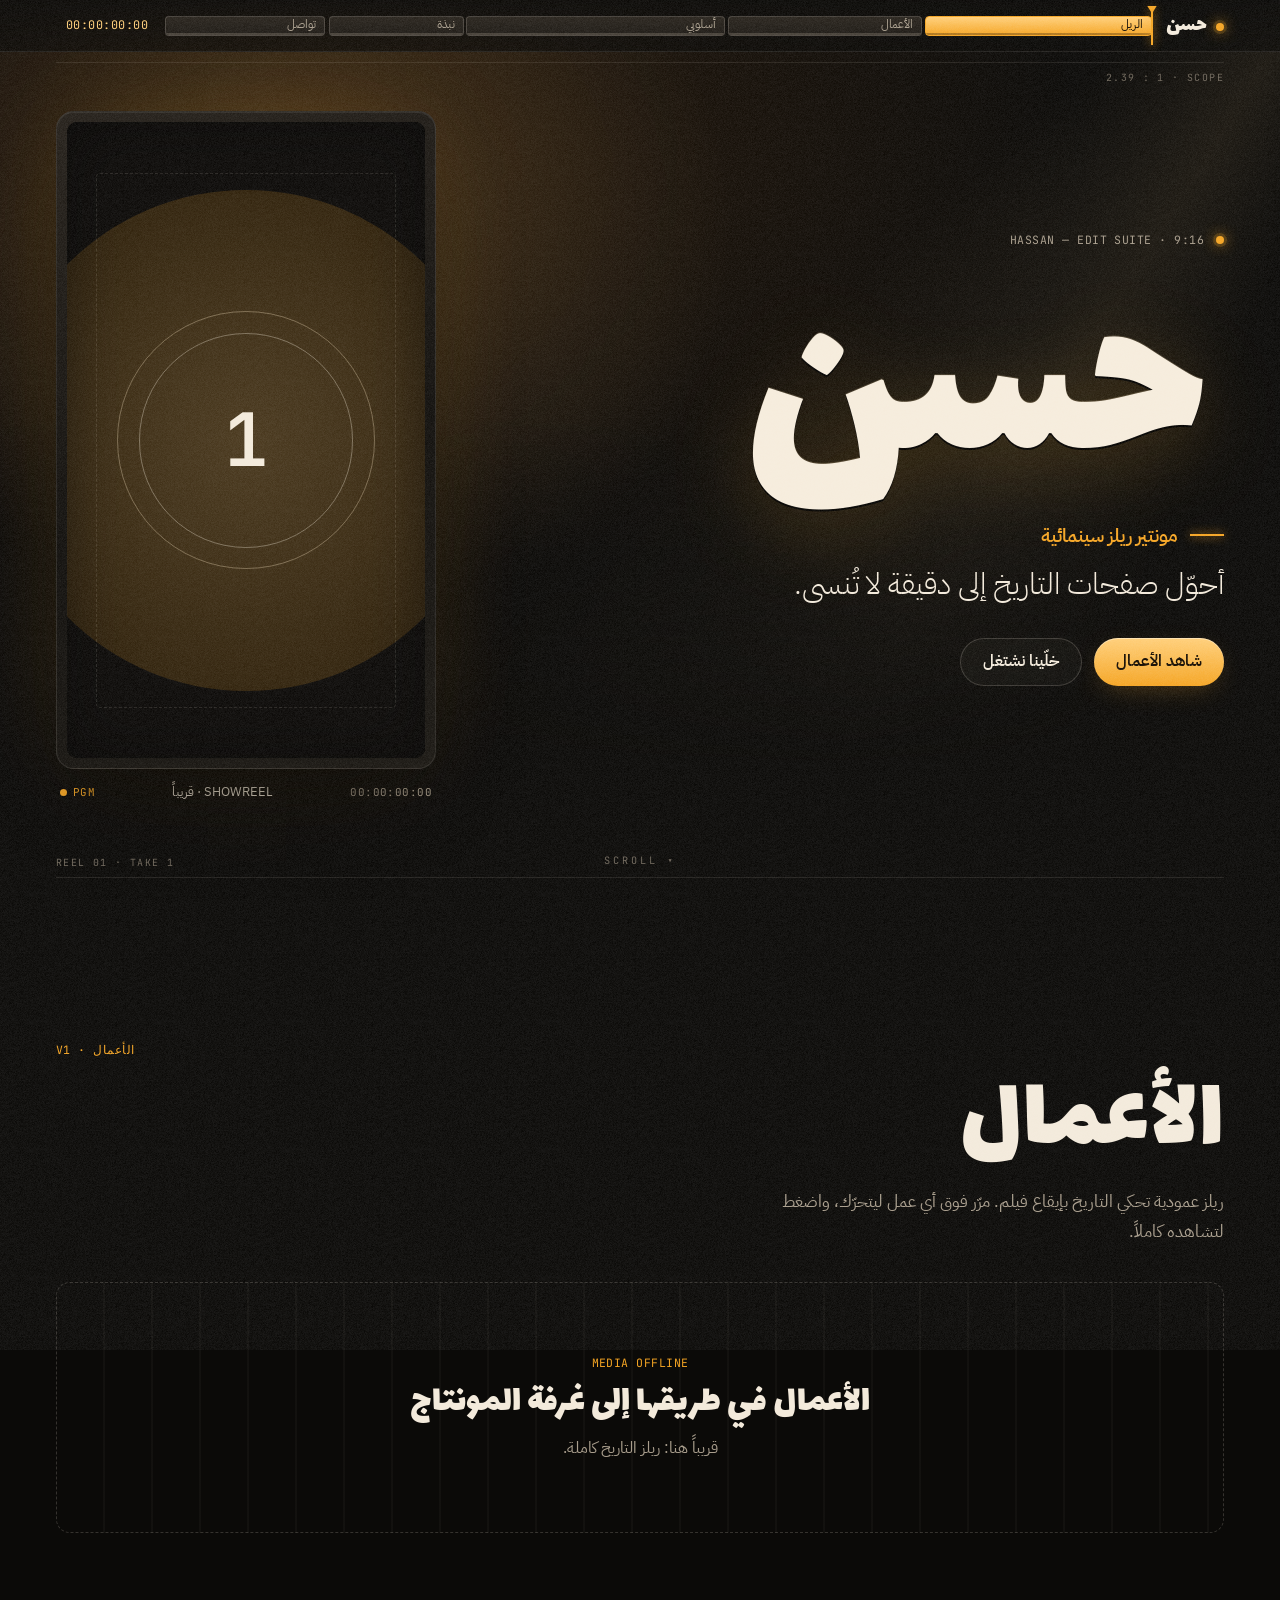
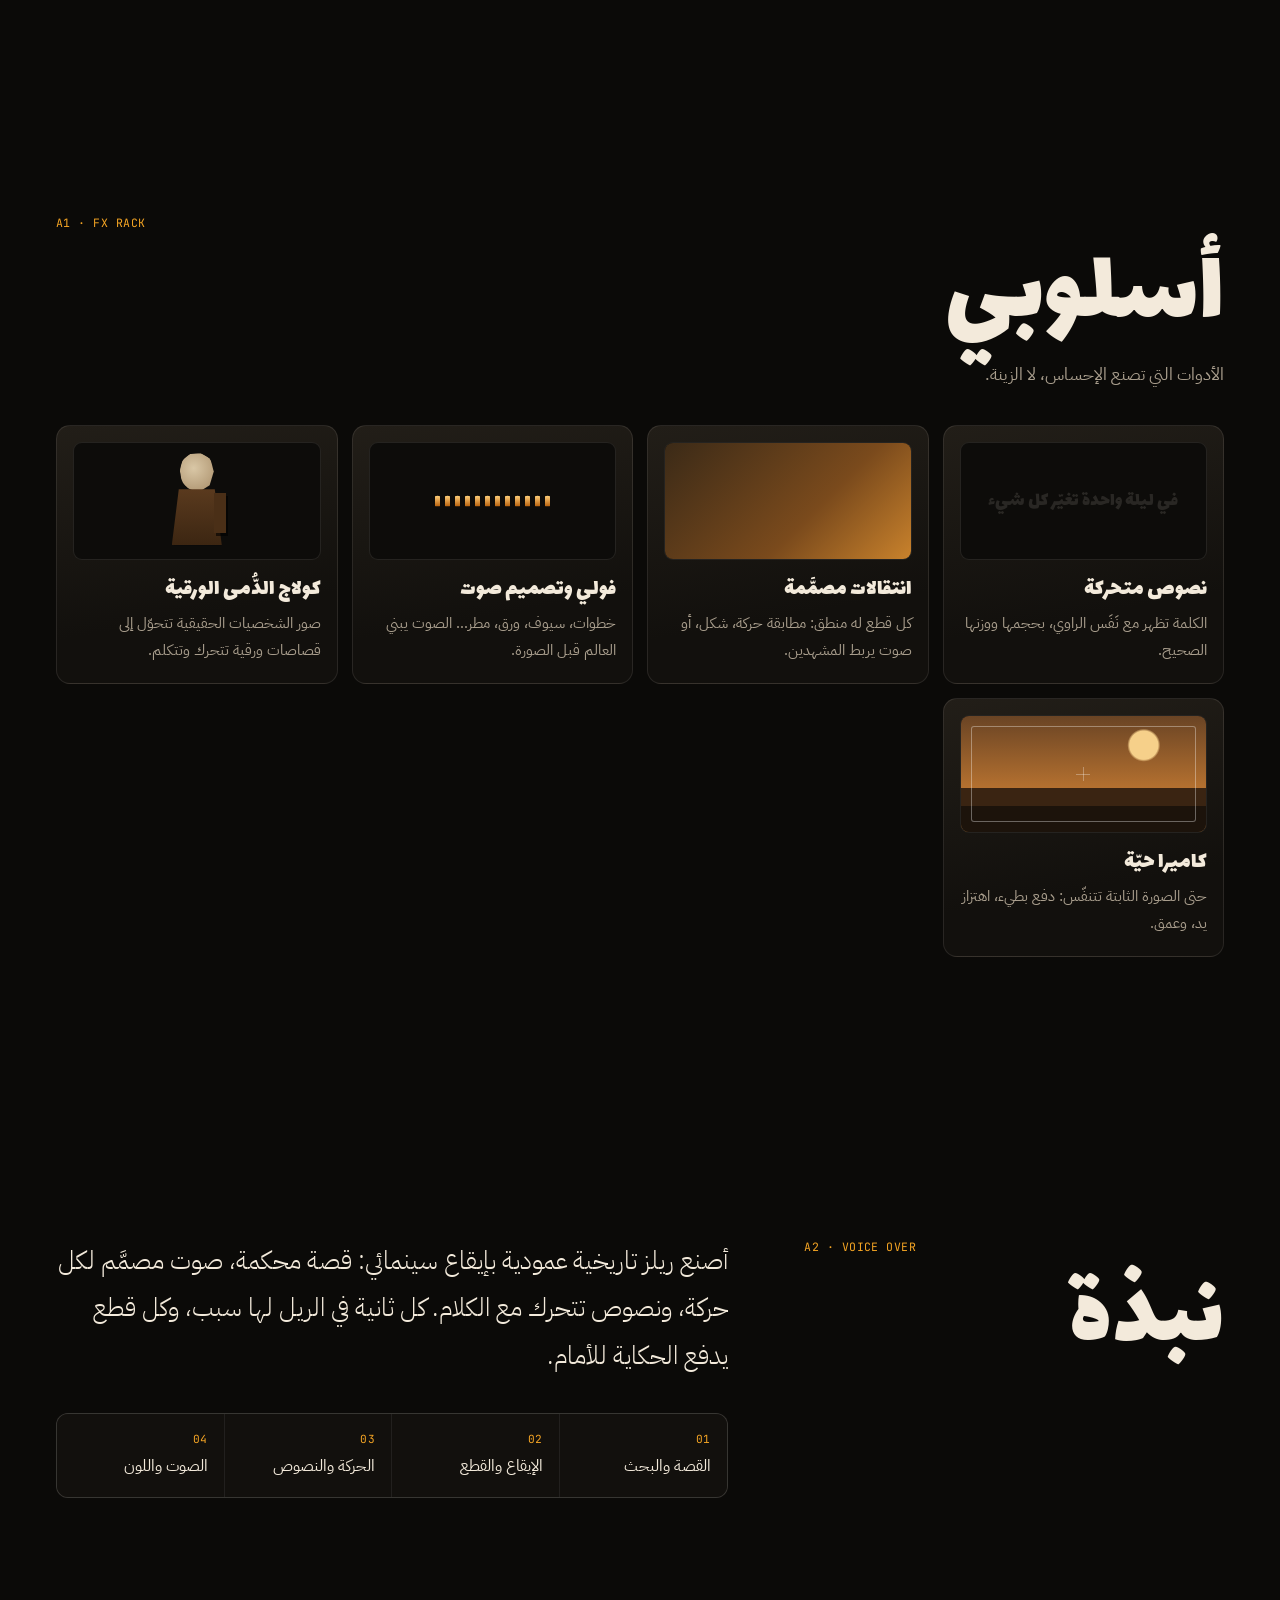
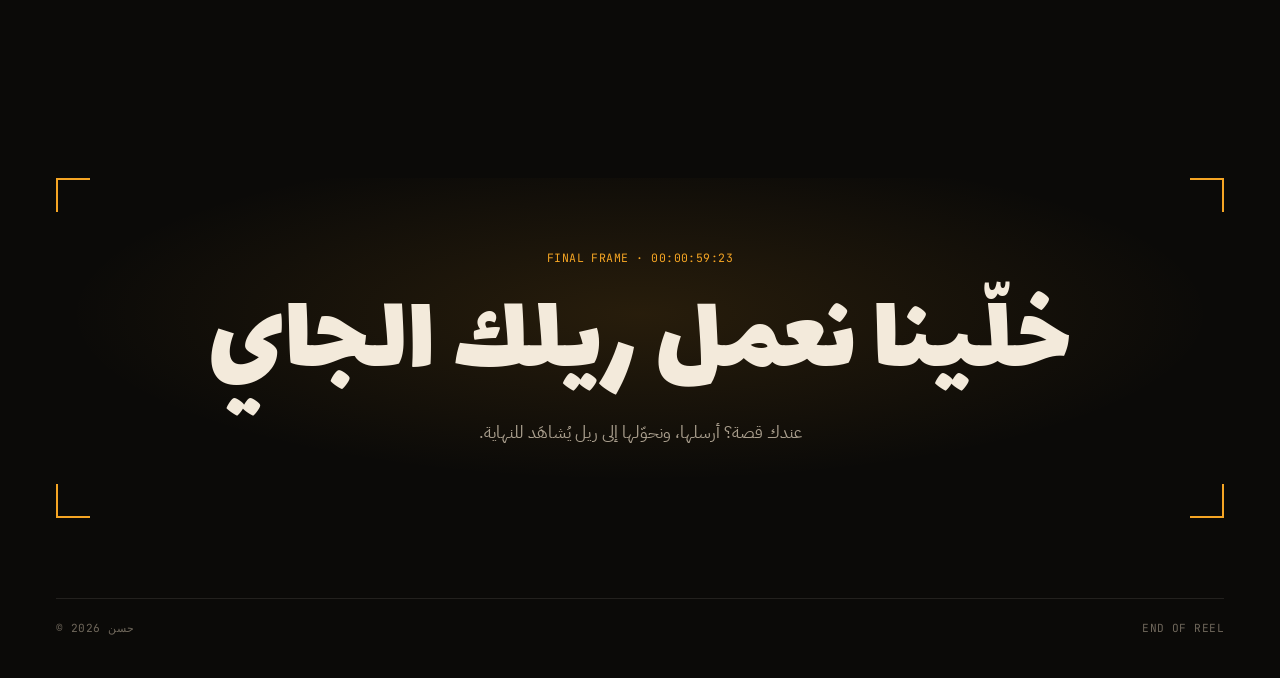
==== commit 0f014a51: "Add /studio visual editor, timeline polish, robots.txt Co-Authored-By: Claude Opus 5.5 <noreply@anth" ====
--- a/index.html
+++ b/index.html
@@ -55,7 +55,7 @@
       <div class="hero__bars" aria-hidden="true"></div>
       <div class="hero__inner">
         <div class="hero__text">
-          <p class="eyebrow mono"><span class="tally"></span> <span data-bind="name_latin">HASSAN</span> — EDIT SUITE · 9:16</p>
+          <p class="eyebrow"><span class="tally"></span><span class="mono"><span data-bind="name_latin">HASSAN</span> — EDIT SUITE · 9:16</span></p>
           <h1 class="hero__name"><span class="burn" data-bind="name">حسن</span></h1>
           <p class="hero__role" data-bind="role">مونتير ريلز سينمائية</p>
           <p class="hero__tagline" data-bind="tagline">أحوّل صفحات التاريخ إلى دقيقة لا تُنسى.</p>
@@ -188,7 +188,7 @@
       <button class="player__big" id="pBig" aria-label="تشغيل"><svg viewBox="0 0 24 24"><path d="M8 5v14l11-7z"/></svg></button>
     </div>
     <div class="player__info">
-      <p class="mono player__meta"><span id="pIndex">01/01</span> · <span id="pCat"></span></p>
+      <p class="player__meta"><span class="mono" id="pIndex">01/01</span><span id="pCat"></span></p>
       <h3 class="player__title" id="pTitle"></h3>
       <p class="player__blurb" id="pBlurb"></p>
     </div>
--- a/assets/css/site.css
+++ b/assets/css/site.css
@@ -104,6 +104,7 @@
 .tl__clip.is-active { color: #160d02; background: linear-gradient(to bottom, var(--amber-hi), var(--amber)); border-color: var(--amber); }
 .tl__clip.is-active::before { background: #160d02; opacity: .3; }
 .tl__clip span { overflow: hidden; text-overflow: ellipsis; position: relative; }
+.tl__clip.is-narrow span { display: none; }
 .tl__playhead { position: absolute; top: -6px; bottom: -6px; inset-inline-start: 0; width: 2px; margin-inline-start: -1px; background: var(--amber); box-shadow: 0 0 10px var(--amber); pointer-events: none; will-change: inset-inline-start; }
 .tl__playhead span { position: absolute; top: -1px; left: 50%; width: 10px; height: 8px; transform: translateX(-50%); background: var(--amber); clip-path: polygon(0 0, 100% 0, 50% 100%); }
 .tl__tc { flex: none; font-size: .74rem; color: var(--amber-hi); min-width: 92px; text-align: end; }
@@ -122,19 +123,20 @@
     radial-gradient(70% 60% at 30% 30%, rgba(184, 98, 14, .14), transparent 70%),
     conic-gradient(from 200deg at 105% -10%, transparent 0deg, rgba(255, 210, 140, .07) 12deg, transparent 28deg);
   animation: lamp 7s ease-in-out infinite alternate;
+  -webkit-mask-image: linear-gradient(to bottom, #000 55%, transparent 88%); mask-image: linear-gradient(to bottom, #000 55%, transparent 88%);
 }
 @keyframes lamp { 0% { opacity: .85; } 40% { opacity: 1; } 43% { opacity: .9; } 46% { opacity: 1; } 100% { opacity: .92; } }
 .hero__bars { position: absolute; inset: calc(var(--tl-h) + 10px) var(--gutter) 22px; border-block: 1px solid var(--line); pointer-events: none; z-index: -1; }
 .hero__bars::before, .hero__bars::after { position: absolute; font: .62rem var(--mono); color: var(--faint); letter-spacing: .14em; }
 .hero__bars::before { content: "2.39 : 1  ·  SCOPE"; top: 8px; inset-inline-end: 0; direction: ltr; }
+@media (max-width: 899px) { .hero__bars::before { display: none; } }
 .hero__bars::after { content: "REEL 01  ·  TAKE 1"; bottom: 8px; inset-inline-start: 0; direction: ltr; }
 .hero__inner { width: 100%; max-width: var(--max); margin: 0 auto; display: grid; gap: 40px; align-items: center; }
 @media (min-width: 900px) {
   .hero__inner { grid-template-columns: 1.25fr 1fr; gap: 6vw; }
 }
-.eyebrow { font-size: .72rem; color: var(--dim); display: flex; align-items: center; gap: 10px; justify-content: flex-end; }
+.eyebrow { font-size: .72rem; color: var(--dim); display: flex; align-items: center; gap: 12px; }
 .hero__text { text-align: start; }
-.hero__text .eyebrow { justify-content: flex-start; flex-direction: row-reverse; width: max-content; max-width: 100%; }
 .hero__name {
   font-family: var(--display); font-weight: 400; line-height: .9;
   font-size: clamp(7rem, 34vw, 15.5rem); margin: 18px 0 6px; letter-spacing: 0;
@@ -155,8 +157,9 @@
   }
 }
 @keyframes burn { to { --b: 190%; } }
-.hero__role { font-family: var(--mono); font-size: .8rem; color: var(--amber); letter-spacing: .08em; direction: rtl; }
-.hero__tagline { margin-top: 10px; font-size: clamp(1.25rem, 4.6vw, 1.9rem); line-height: 1.5; font-weight: 300; max-width: 22ch; color: var(--ink); }
+.hero__role { font-size: clamp(1rem, 3.4vw, 1.2rem); font-weight: 600; color: var(--amber); display: inline-flex; align-items: center; gap: 12px; }
+.hero__role::before { content: ""; width: 34px; height: 2px; background: var(--amber); box-shadow: 0 0 10px var(--amber); }
+.hero__tagline { margin-top: 10px; font-size: clamp(1.25rem, 4.6vw, 1.9rem); line-height: 1.5; font-weight: 300; max-width: 26ch; color: var(--ink); }
 .hero__cta { display: flex; flex-wrap: wrap; gap: 12px; margin-top: 30px; }
 .hero__scroll { position: absolute; bottom: 30px; left: 50%; transform: translateX(-50%); font-size: .64rem; color: var(--faint); letter-spacing: .3em; animation: bob 2.4s ease-in-out infinite; }
 @keyframes bob { 50% { transform: translate(-50%, 5px); } }
@@ -401,7 +404,8 @@
 .player__big svg { width: 30px; fill: #160d02; margin-left: 4px; }
 .player.is-playing .player__big { opacity: 0; transform: scale(.7); pointer-events: none; }
 .player__info { position: absolute; inset-inline-end: 4vw; bottom: 30%; width: min(26vw, 340px); }
-.player__meta { font-size: .7rem; color: var(--amber); }
+.player__meta { display: flex; gap: 10px; align-items: center; font-size: .82rem; color: var(--amber); }
+.player__meta .mono { font-size: .7rem; padding: 2px 6px; border: 1px solid rgba(245,165,36,.4); border-radius: 4px; }
 .player__title { font-family: var(--display); font-size: clamp(1.8rem, 3vw, 2.8rem); line-height: 1.15; margin-top: 8px; text-wrap: balance; }
 .player__blurb { color: var(--dim); margin-top: 8px; }
 .player__controls {
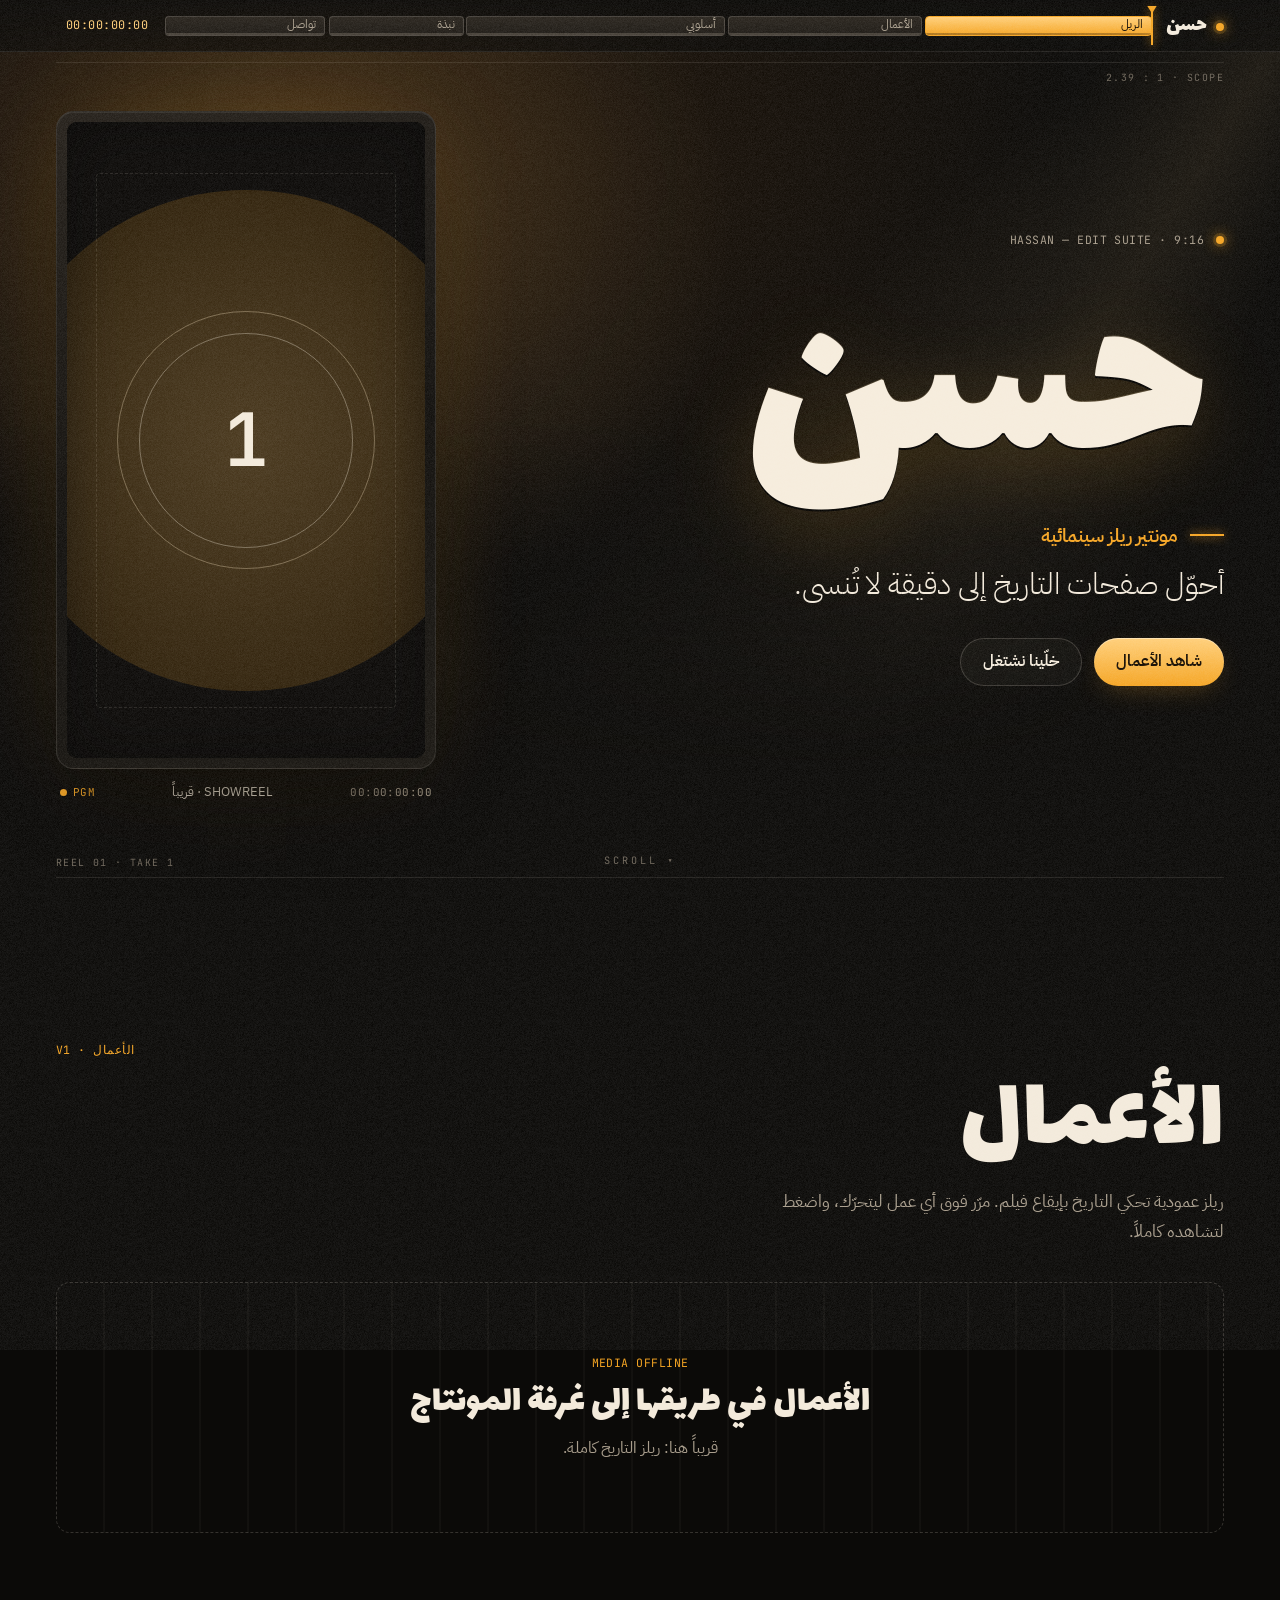
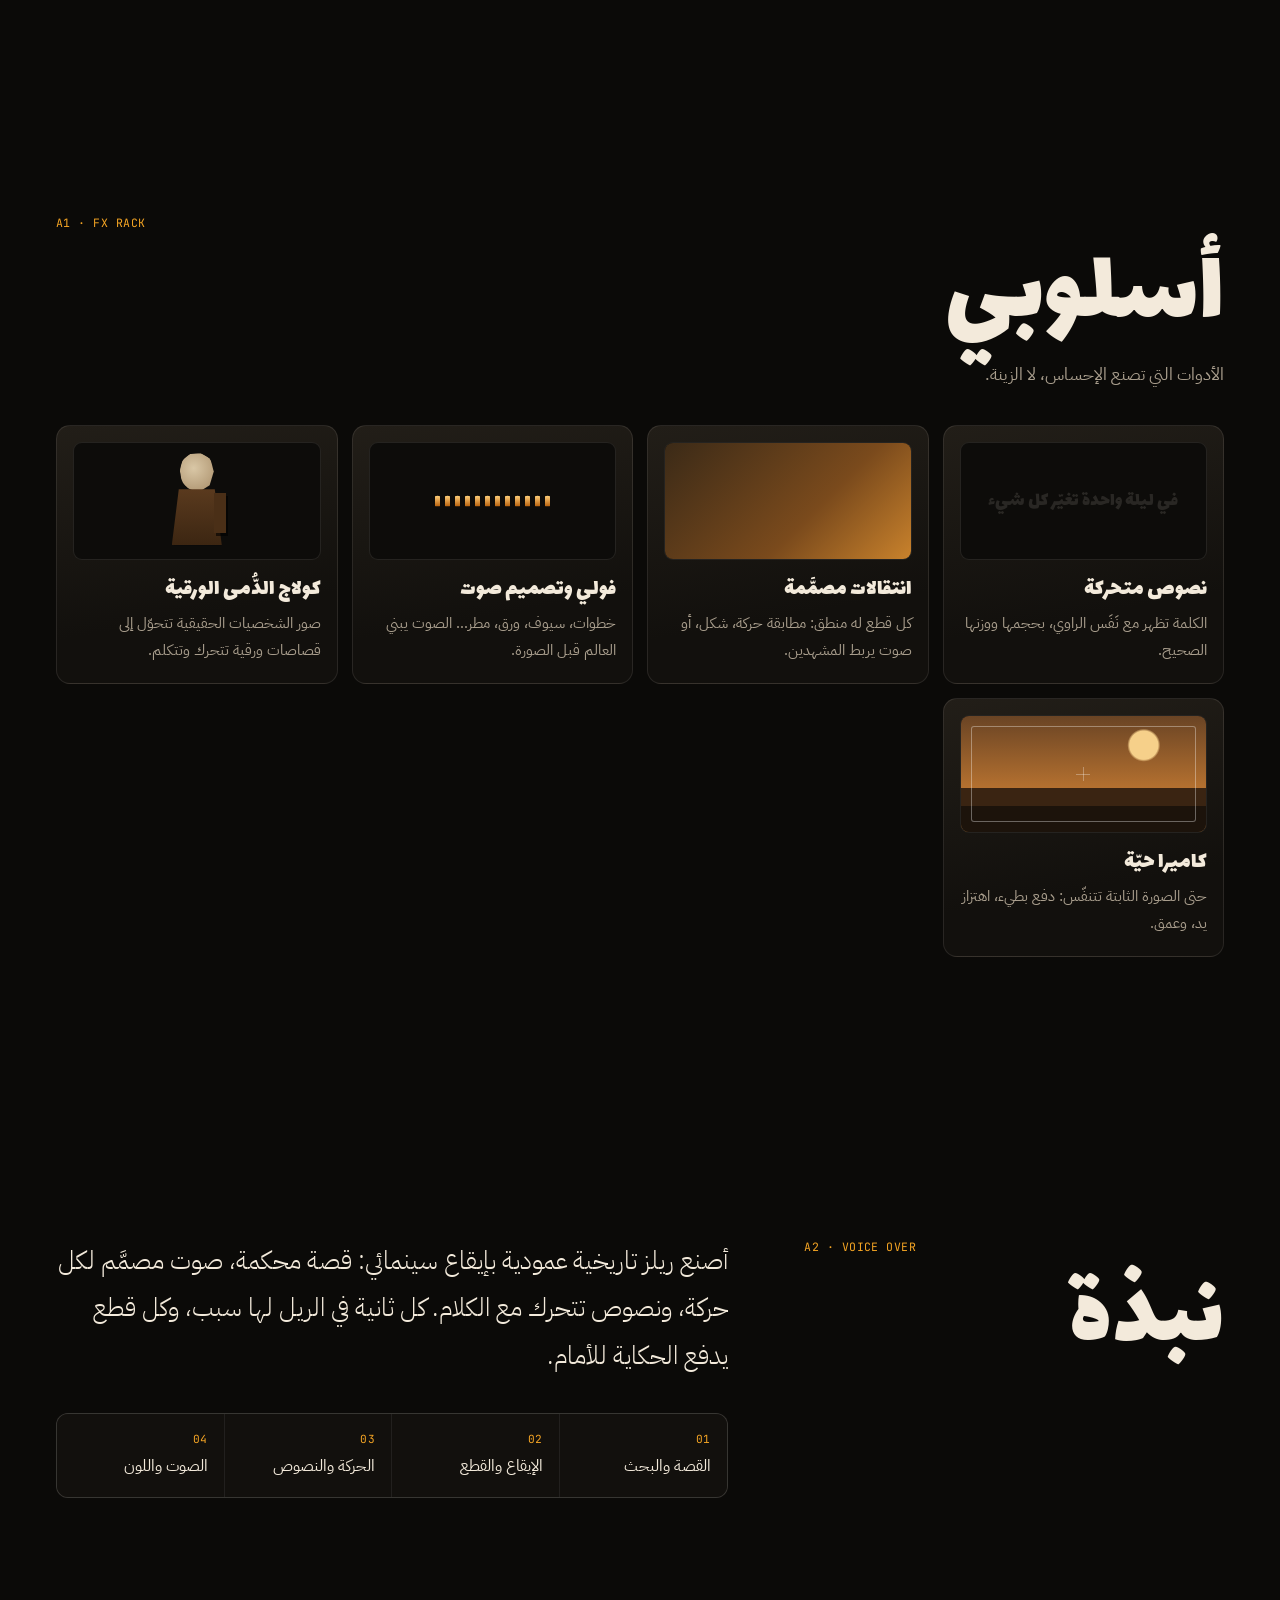
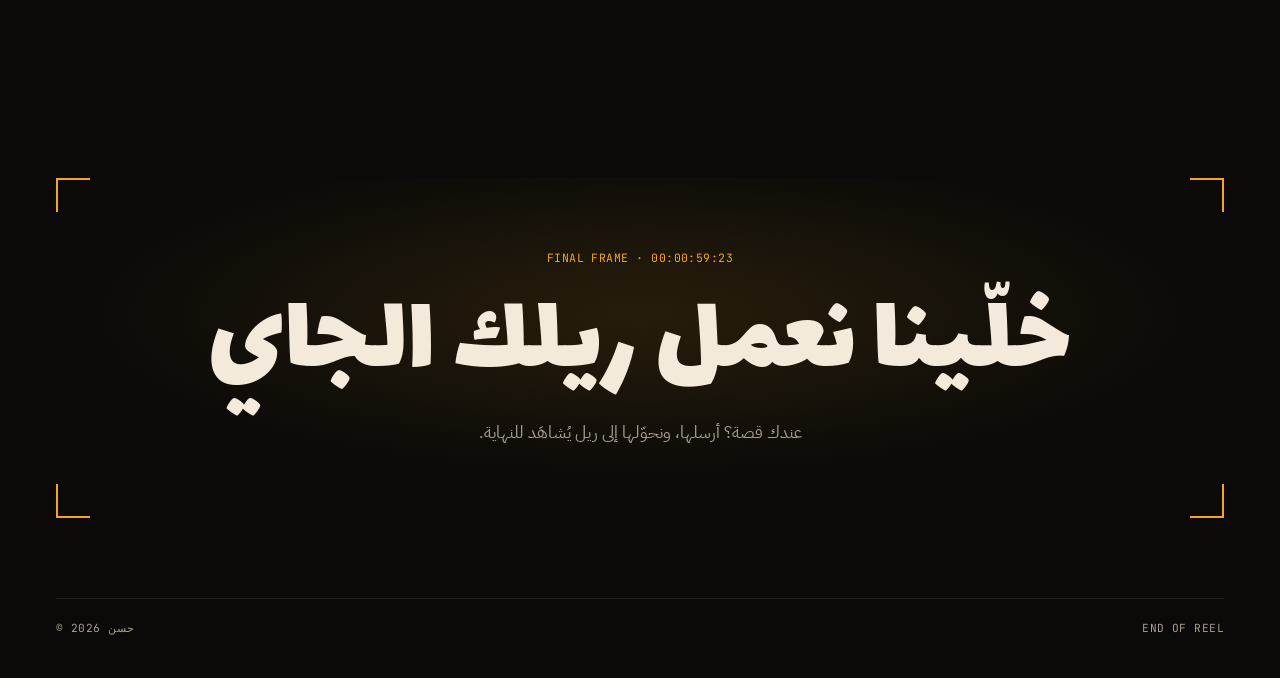
==== commit 693fec08: "Perf/a11y: async fonts, clip link names, footer contrast Co-Authored-By: Claude Opus 5.5 <noreply@an" ====
--- a/index.html
+++ b/index.html
@@ -27,7 +27,8 @@
   <link rel="preconnect" href="https://fonts.googleapis.com">
   <link rel="preconnect" href="https://fonts.gstatic.com" crossorigin>
   <link rel="preload" href="content.json" as="fetch" crossorigin>
-  <link rel="stylesheet" href="https://fonts.googleapis.com/css2?family=IBM+Plex+Sans+Arabic:wght@300;400;600&family=JetBrains+Mono:wght@400;600&family=Lalezar&display=swap">
+  <link rel="preload" as="style" href="https://fonts.googleapis.com/css2?family=IBM+Plex+Sans+Arabic:wght@300;400;600&family=JetBrains+Mono:wght@400;600&family=Lalezar&display=swap" onload="this.onload=null;this.rel='stylesheet'">
+  <noscript><link rel="stylesheet" href="https://fonts.googleapis.com/css2?family=IBM+Plex+Sans+Arabic:wght@300;400;600&family=JetBrains+Mono:wght@400;600&family=Lalezar&display=swap"></noscript>
   <link rel="stylesheet" href="assets/css/site.css">
   <script>document.documentElement.classList.add('js')</script>
 </head>
--- a/assets/css/site.css
+++ b/assets/css/site.css
@@ -382,7 +382,7 @@
 .final__sub { color: var(--dim); margin: 14px auto 0; max-width: 40ch; font-size: 1.08rem; }
 .final__links { display: flex; flex-wrap: wrap; justify-content: center; gap: 12px; margin-top: 34px; }
 .final__links:empty { display: none; }
-.credits { display: flex; justify-content: space-between; gap: 10px; margin-top: 80px; padding-top: 20px; border-top: 1px solid var(--line); font-size: .7rem; color: var(--faint); }
+.credits { display: flex; justify-content: space-between; gap: 10px; margin-top: 80px; padding-top: 20px; border-top: 1px solid var(--line); font-size: .7rem; color: var(--dim); }
 
 /* ------------------------------------------------------------- player --- */
 .player { position: fixed; inset: 0; z-index: 150; background: #000; color: var(--ink); overscroll-behavior: contain; touch-action: none; }
@@ -461,3 +461,10 @@
 .embed .projector, .embed .grain { display: none; }
 .embed .hero__text > *, .embed .monitor { animation-delay: 0s !important; animation-duration: .3s !important; }
 .embed .burn { animation-delay: 0s !important; animation-duration: .6s !important; }
+.ba__handle span::before { direction: ltr; }
+@media (min-width: 900px) {
+  .ba { display: grid; grid-template-columns: 1fr minmax(320px, 400px); grid-template-areas: "head stage" "picker stage"; column-gap: 6vw; align-items: start; }
+  .ba > .section-head { grid-area: head; align-self: end; }
+  .ba__picker { grid-area: picker; flex-direction: column; align-items: flex-start; }
+  .ba__stage { grid-area: stage; width: 100%; }
+}
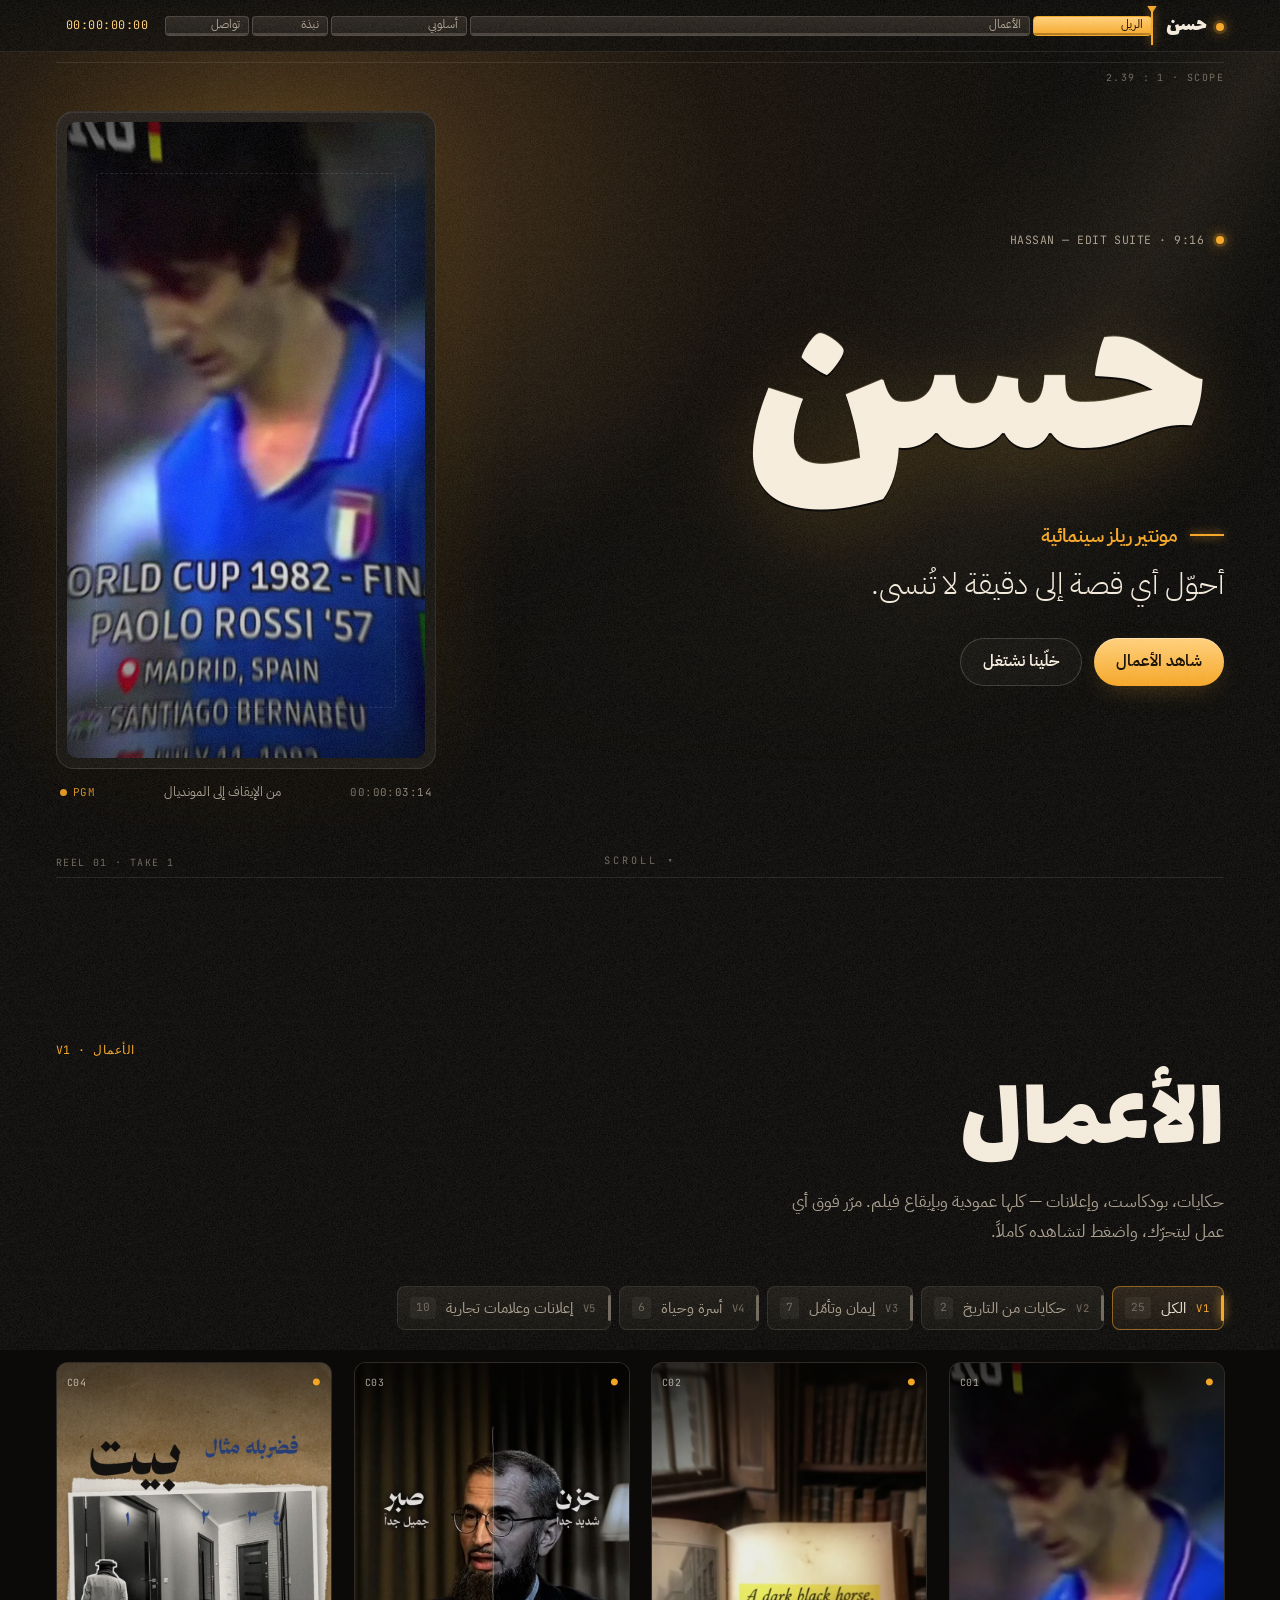
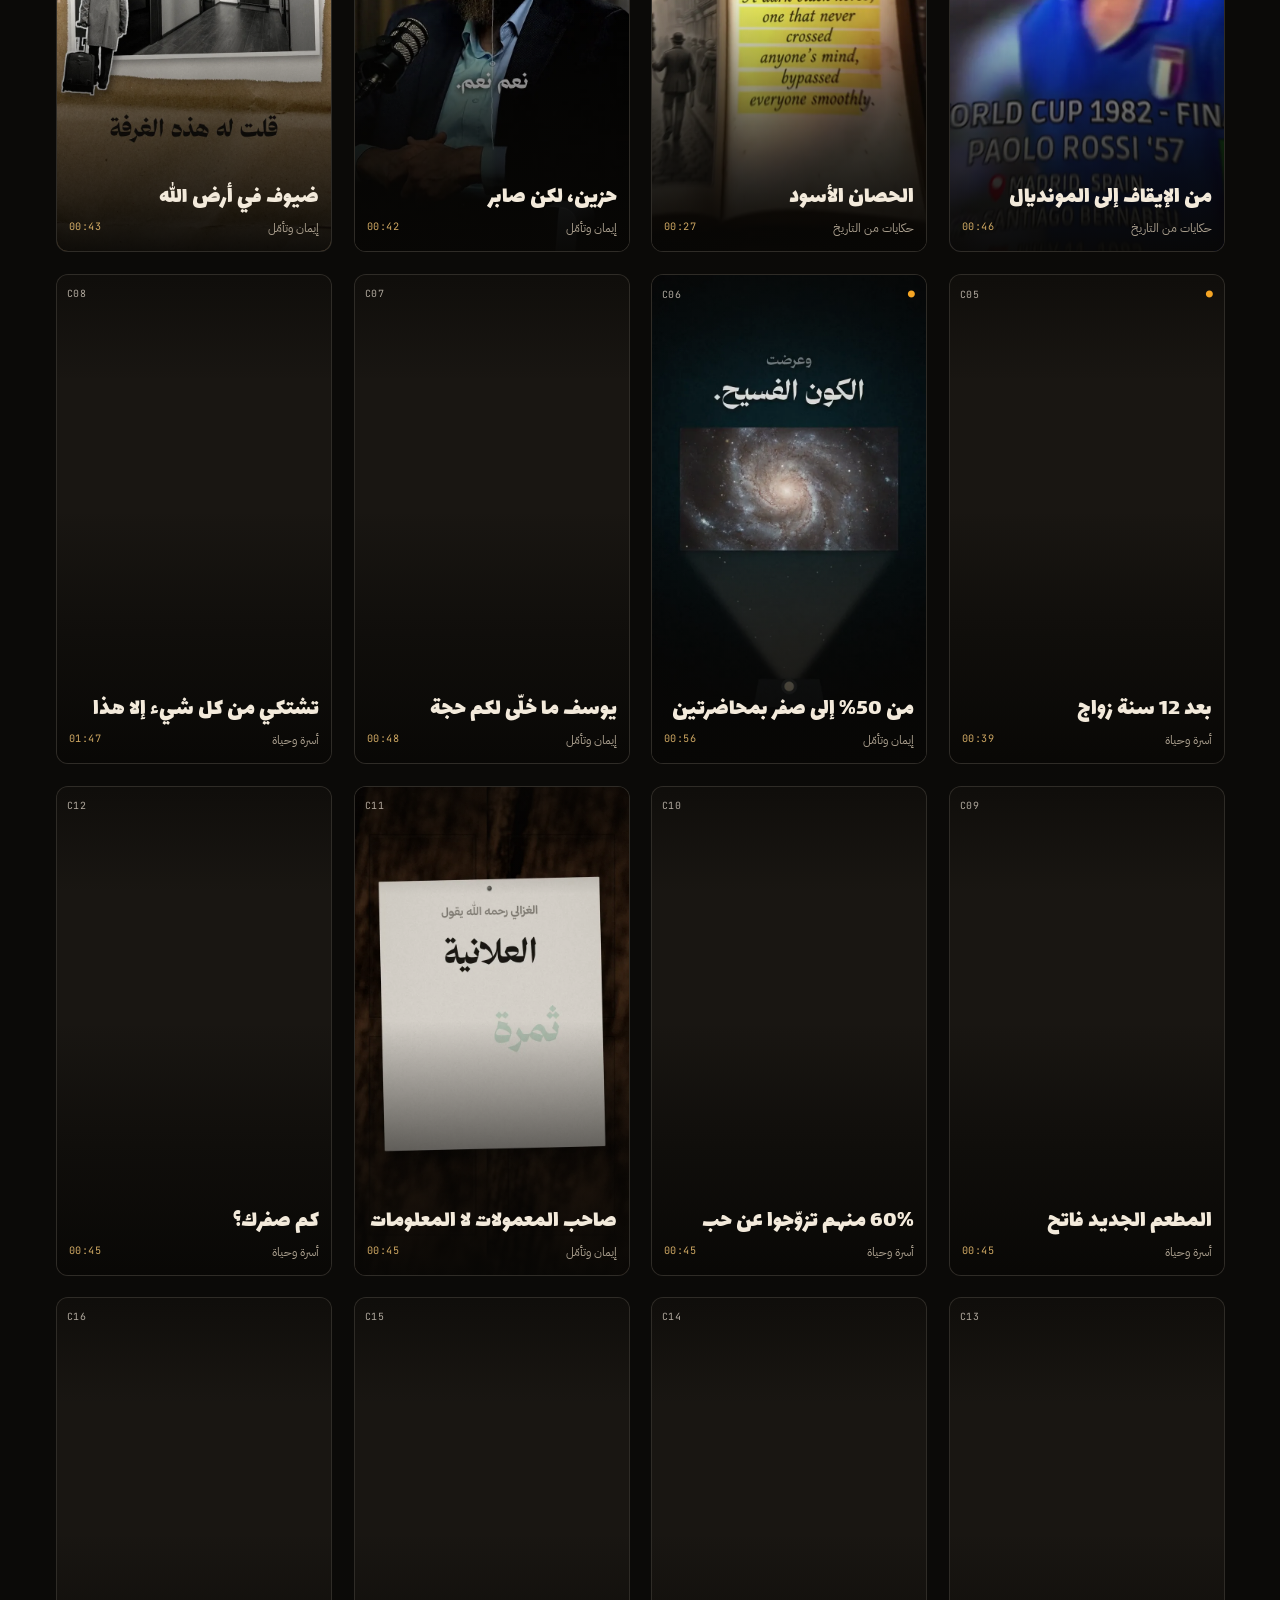
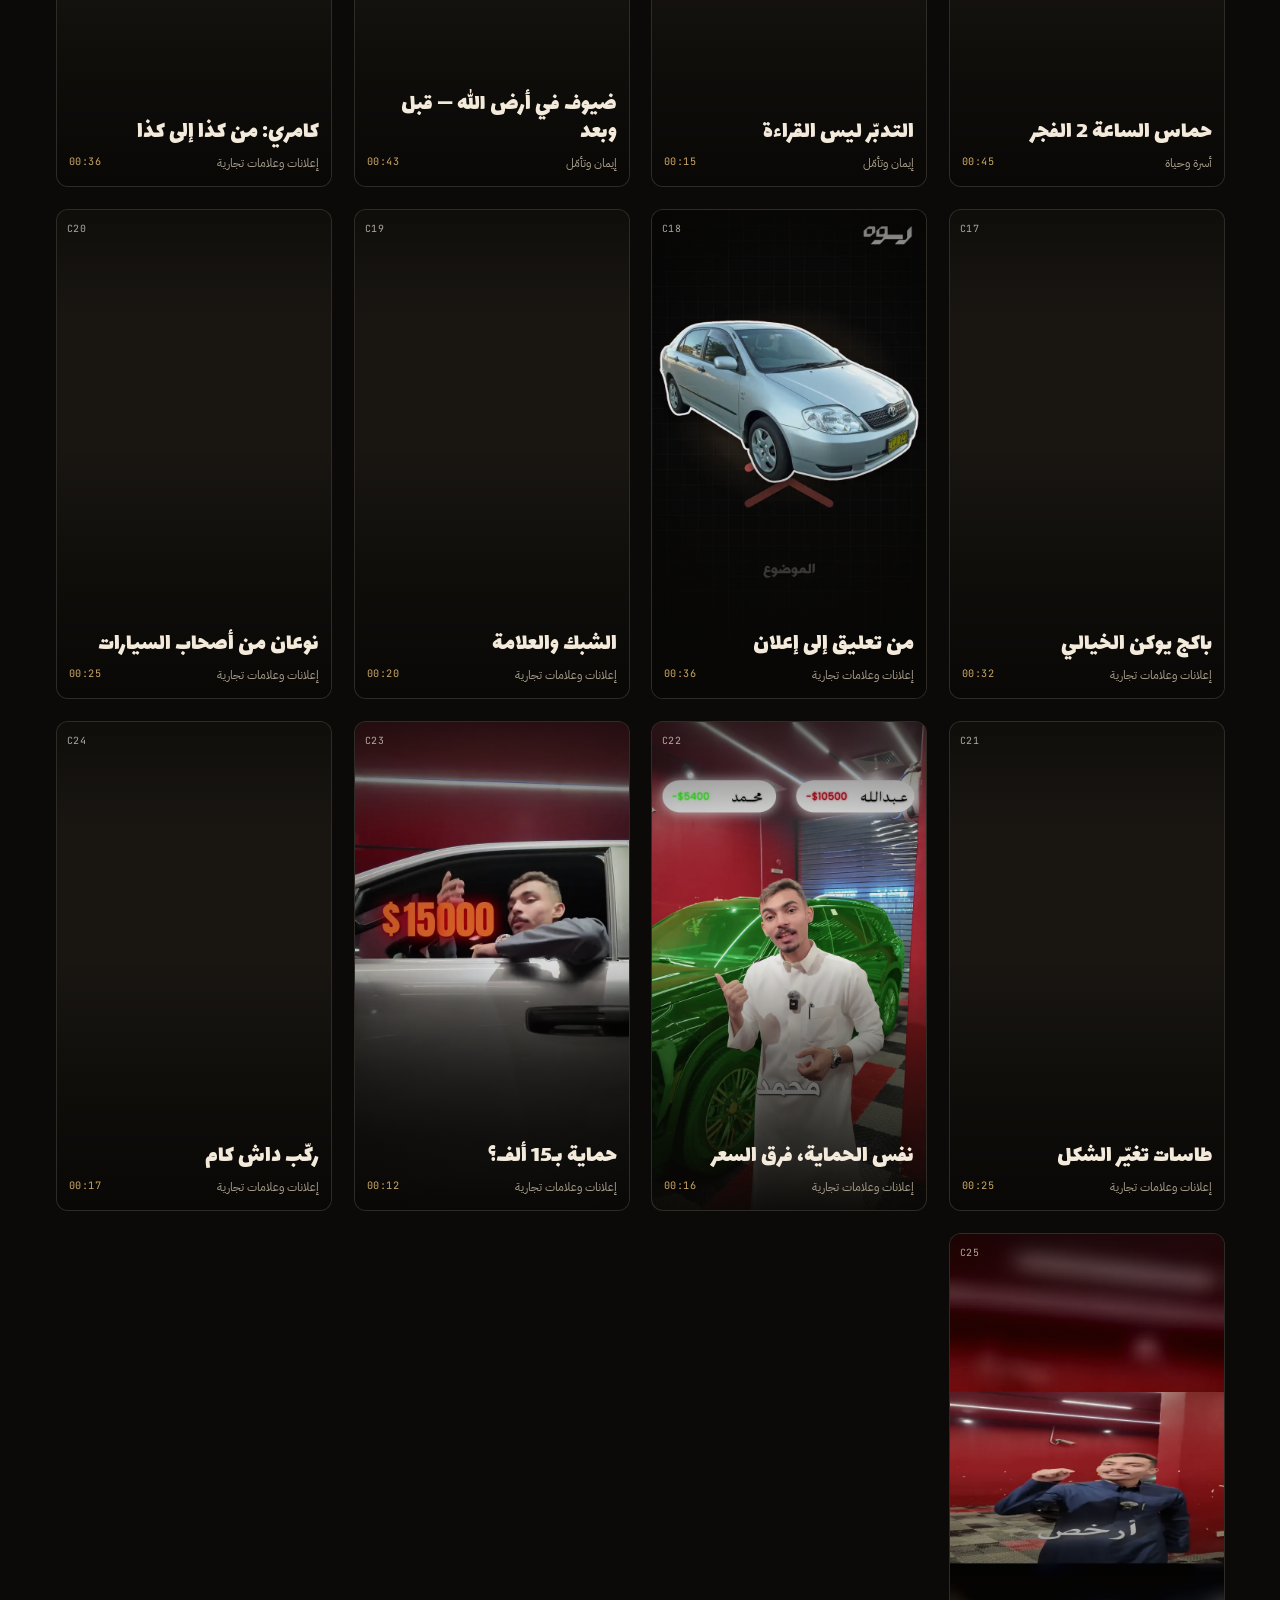
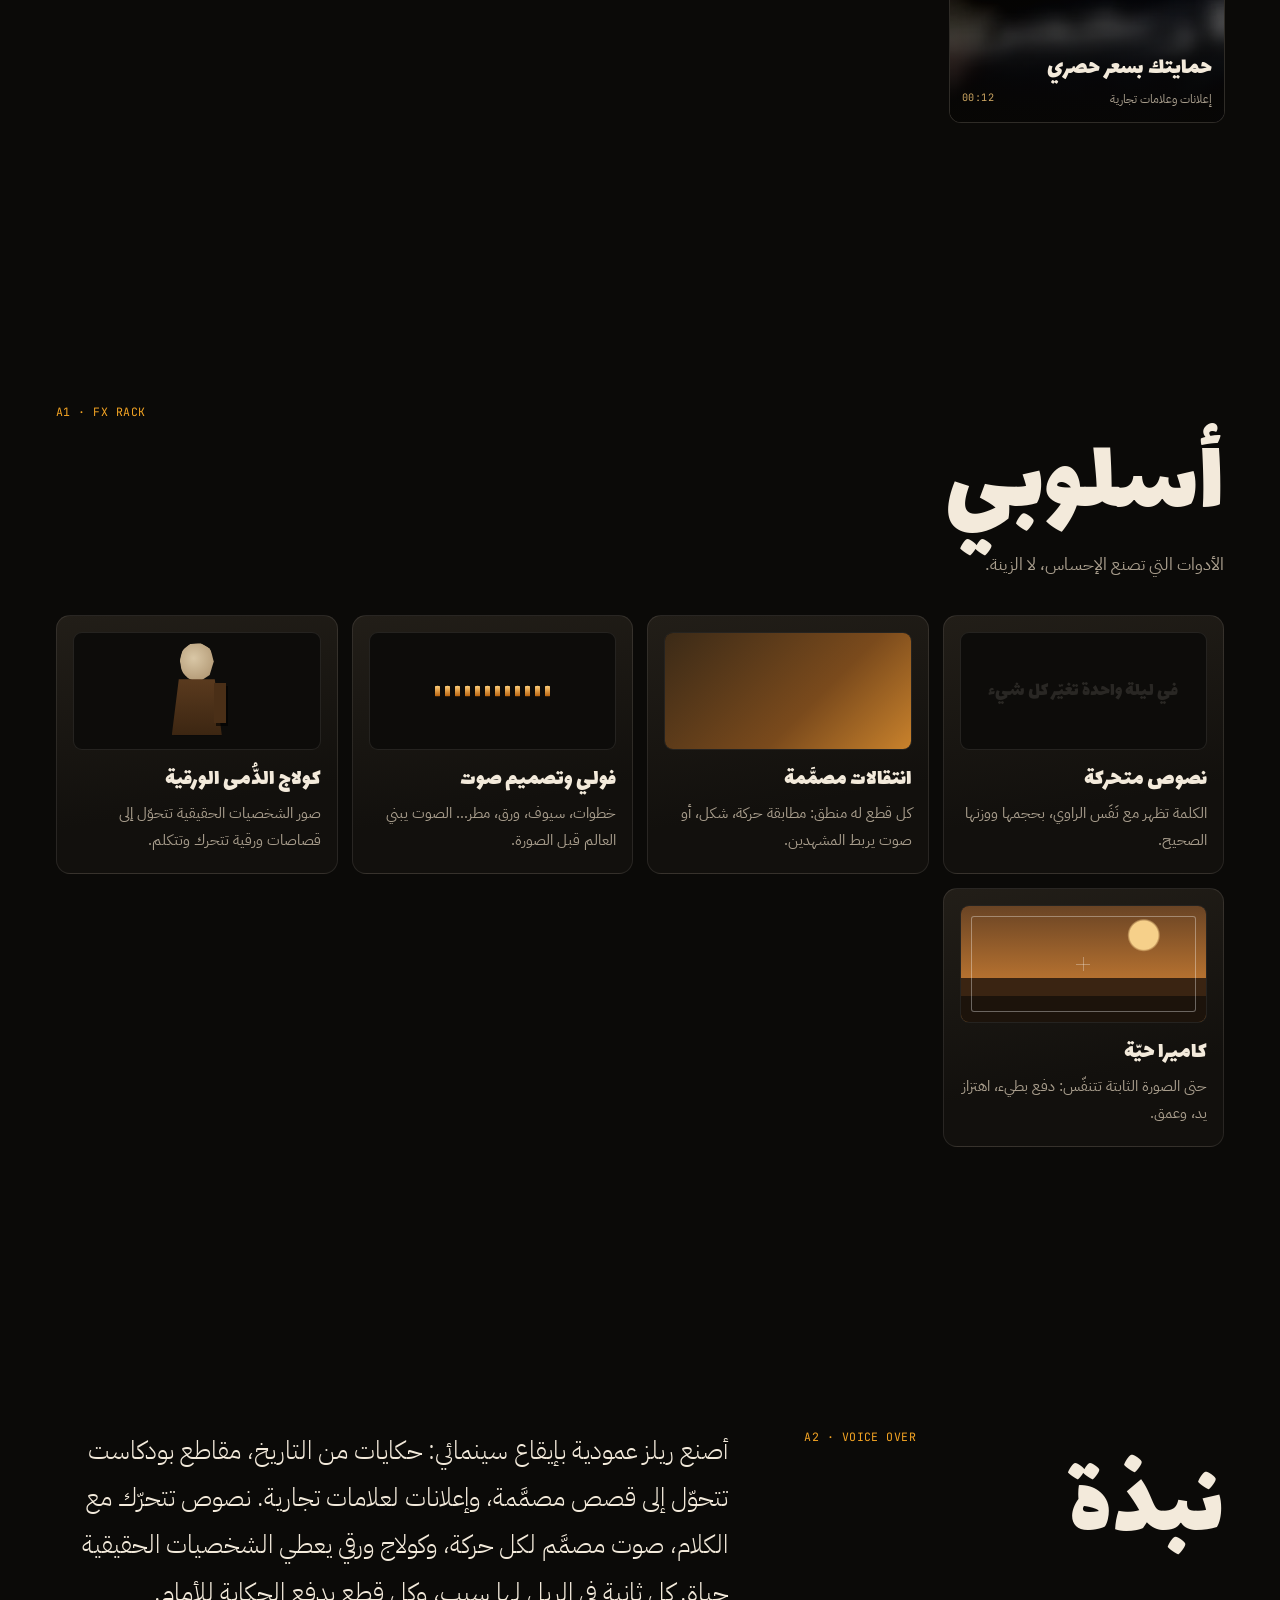
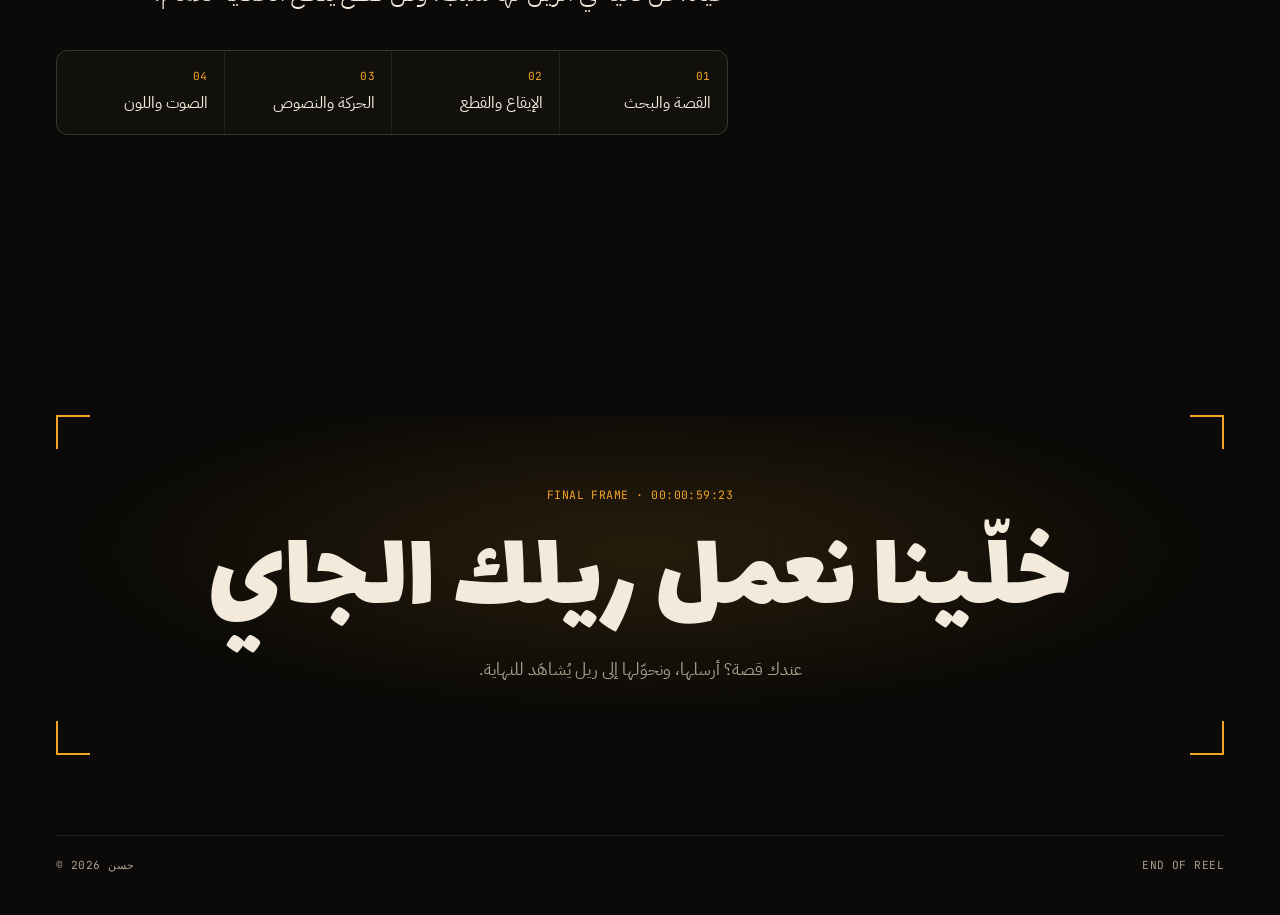
==== commit 21d2b008: "Curate all 25 works: titles, categories, order, featured reel, posters - Arabic titles and one-line " ====
--- a/index.html
+++ b/index.html
@@ -4,7 +4,7 @@
   <meta charset="utf-8">
   <meta name="viewport" content="width=device-width, initial-scale=1, viewport-fit=cover">
   <title>حسن — مونتير ريلز سينمائية</title>
-  <meta name="description" content="ريلز تاريخية عمودية بإيقاع سينمائي: قصص، شخصيات، حروب واختراعات — مونتاج حسن.">
+  <meta name="description" content="ريلز عمودية بإيقاع سينمائي: حكايات من التاريخ، بودكاست يتحوّل إلى قصة، وإعلانات لعلامات تجارية — مونتاج حسن.">
   <meta name="theme-color" content="#0a0908">
   <link rel="canonical" href="https://h2ssanali.github.io/">
 
@@ -12,7 +12,7 @@
   <meta property="og:locale" content="ar_AR">
   <meta property="og:site_name" content="حسن · مونتاج">
   <meta property="og:title" content="حسن — مونتير ريلز سينمائية">
-  <meta property="og:description" content="أحوّل صفحات التاريخ إلى دقيقة لا تُنسى. شاهد الأعمال.">
+  <meta property="og:description" content="أحوّل أي قصة إلى دقيقة لا تُنسى. شاهد الأعمال.">
   <meta property="og:url" content="https://h2ssanali.github.io/">
   <meta property="og:image" content="https://h2ssanali.github.io/assets/og.jpg">
   <meta property="og:image:width" content="1200">
@@ -20,7 +20,7 @@
   <meta property="og:image:alt" content="حسن — مونتير ريلز سينمائية">
   <meta name="twitter:card" content="summary_large_image">
   <meta name="twitter:title" content="حسن — مونتير ريلز سينمائية">
-  <meta name="twitter:description" content="أحوّل صفحات التاريخ إلى دقيقة لا تُنسى.">
+  <meta name="twitter:description" content="أحوّل أي قصة إلى دقيقة لا تُنسى.">
   <meta name="twitter:image" content="https://h2ssanali.github.io/assets/og.jpg">
 
   <link rel="icon" href="assets/favicon.svg" type="image/svg+xml">
@@ -59,7 +59,7 @@
           <p class="eyebrow"><span class="tally"></span><span class="mono"><span data-bind="name_latin">HASSAN</span> — EDIT SUITE · 9:16</span></p>
           <h1 class="hero__name"><span class="burn" data-bind="name">حسن</span></h1>
           <p class="hero__role" data-bind="role">مونتير ريلز سينمائية</p>
-          <p class="hero__tagline" data-bind="tagline">أحوّل صفحات التاريخ إلى دقيقة لا تُنسى.</p>
+          <p class="hero__tagline" data-bind="tagline">أحوّل أي قصة إلى دقيقة لا تُنسى.</p>
           <div class="hero__cta">
             <a class="btn btn--amber" href="#works"><span>شاهد الأعمال</span></a>
             <a class="btn btn--ghost" href="#contact"><span>خلّينا نشتغل</span></a>
@@ -87,7 +87,7 @@
       <div class="section-head">
         <p class="mono label">V1 · الأعمال</p>
         <h2 class="display">الأعمال</h2>
-        <p class="section-sub">ريلز عمودية تحكي التاريخ بإيقاع فيلم. مرّر فوق أي عمل ليتحرّك، واضغط لتشاهده كاملاً.</p>
+        <p class="section-sub">حكايات، بودكاست، وإعلانات — كلها عمودية وبإيقاع فيلم. مرّر فوق أي عمل ليتحرّك، واضغط لتشاهده كاملاً.</p>
       </div>
       <div class="tracks" role="tablist" aria-label="تصنيف الأعمال" id="tracks"></div>
       <div class="grid" id="grid" aria-live="polite"></div>
--- a/assets/css/site.css
+++ b/assets/css/site.css
@@ -441,7 +441,7 @@
   .player__info { inset-inline: 18px; bottom: 82px; width: auto; text-shadow: 0 2px 12px rgba(0,0,0,.9); pointer-events: none; }
   .player__info::before { content: ""; position: absolute; inset: -40px -18px -90px; z-index: -1; background: linear-gradient(to top, rgba(0,0,0,.85), transparent); }
   .player__title { font-size: 1.7rem; }
-  .player__blurb { font-size: .92rem; }
+  .player__blurb { font-size: .92rem; display: -webkit-box; -webkit-line-clamp: 2; -webkit-box-orient: vertical; overflow: hidden; }
   .player__controls { bottom: 14px; width: calc(100vw - 28px); }
   .player__nav, .player__hint { display: none; }
   .player__close { top: max(14px, env(safe-area-inset-top)); }
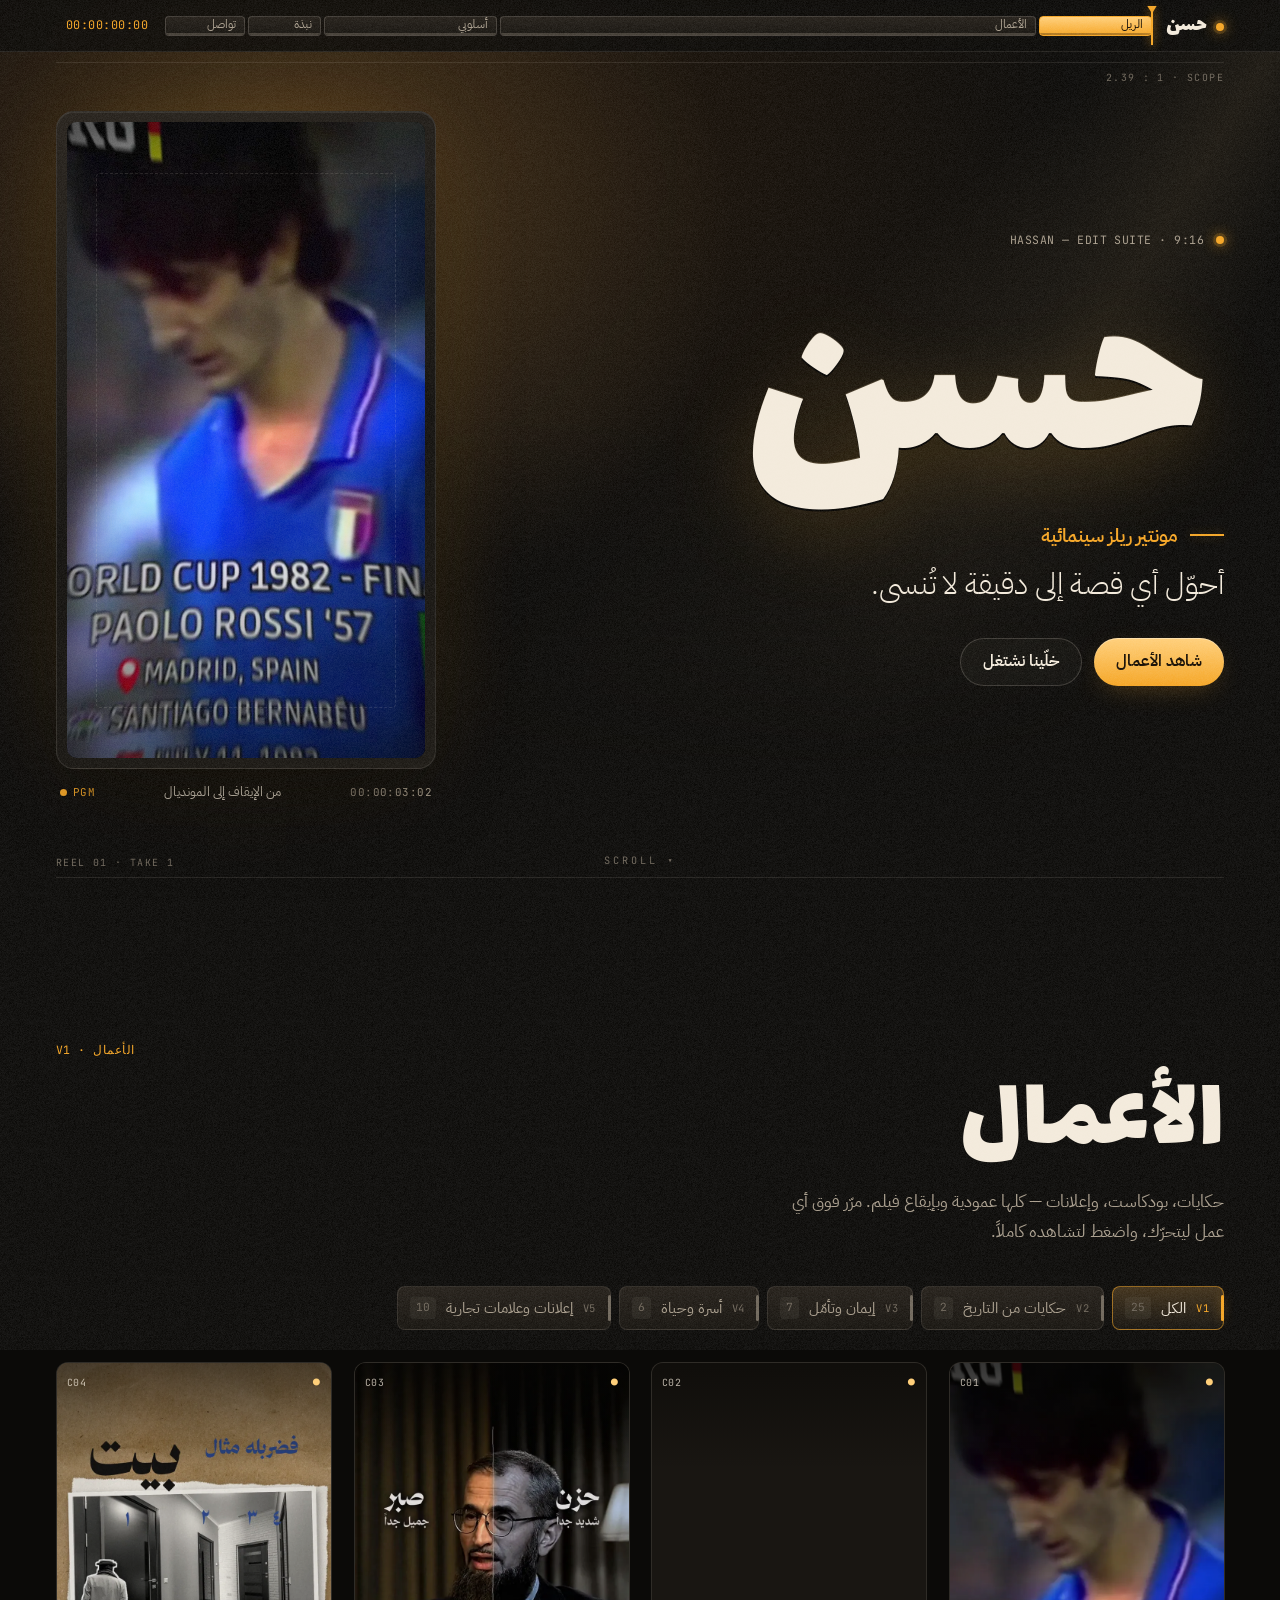
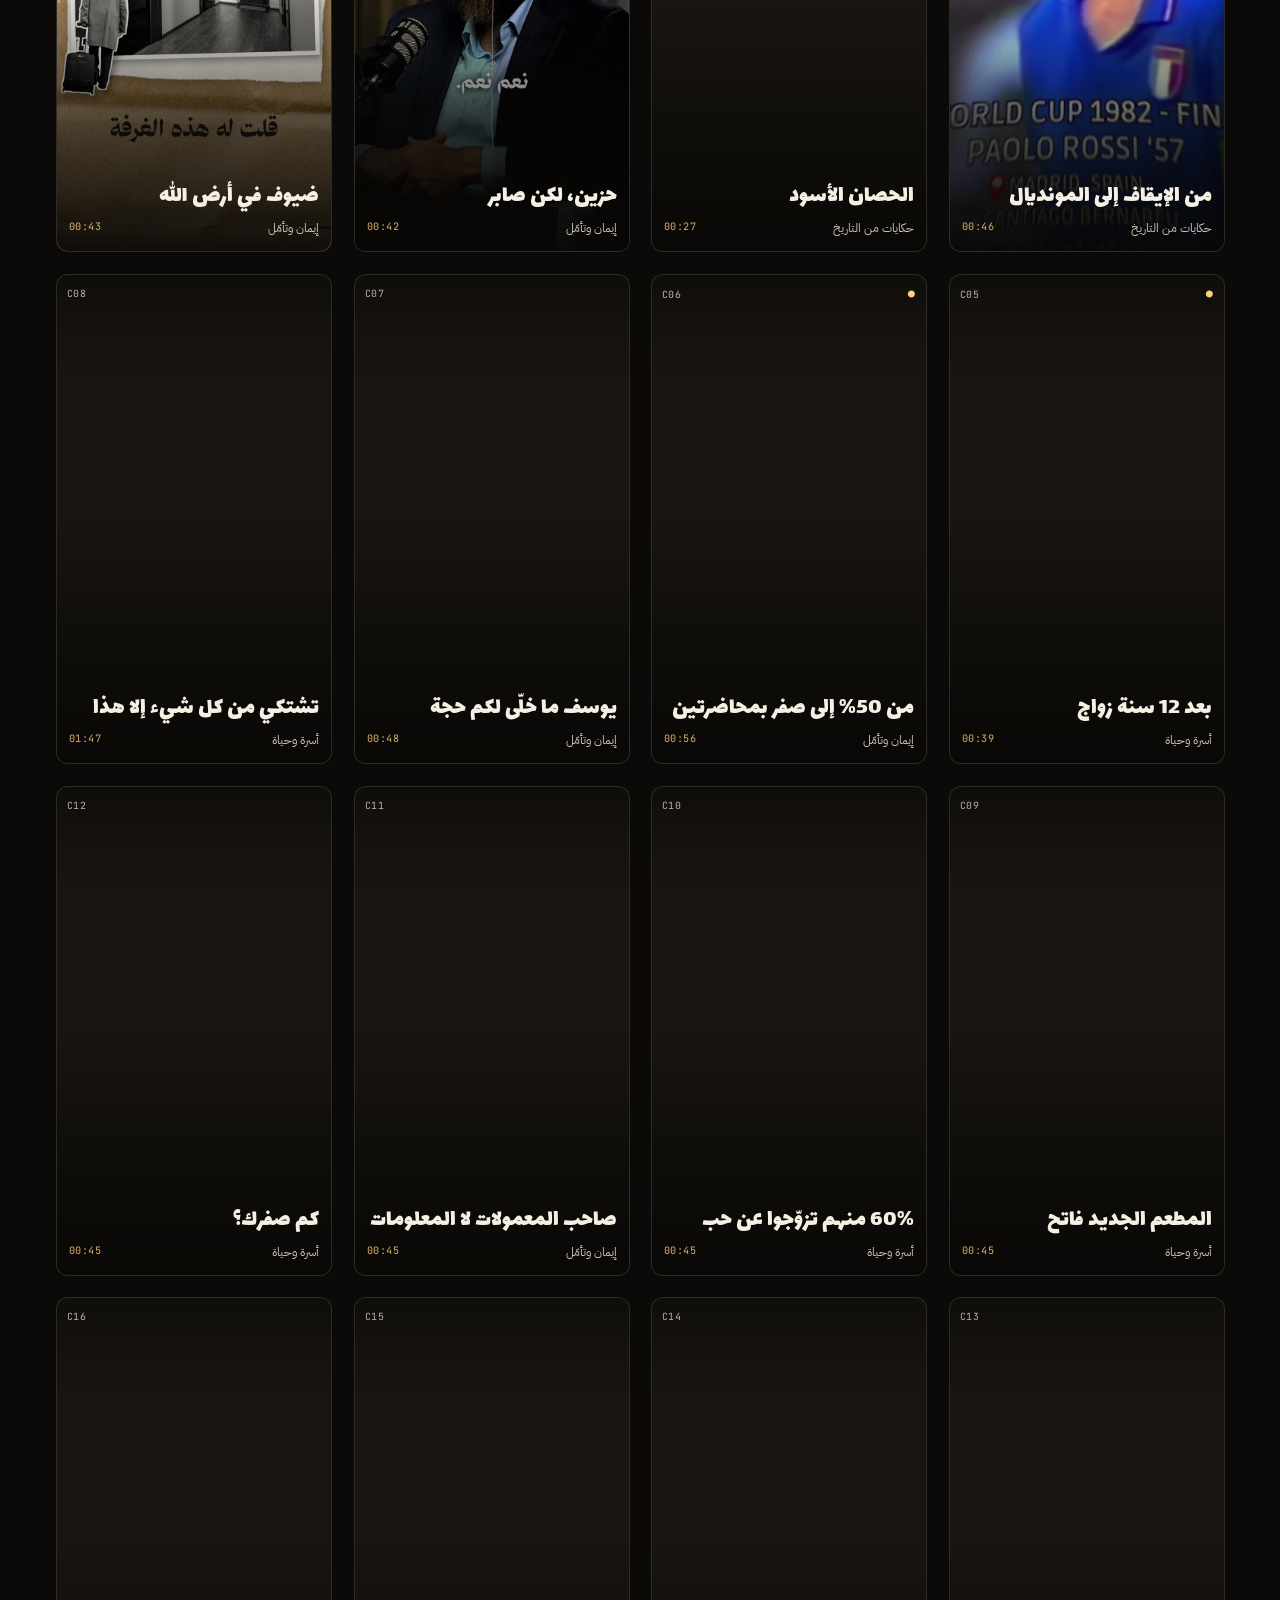
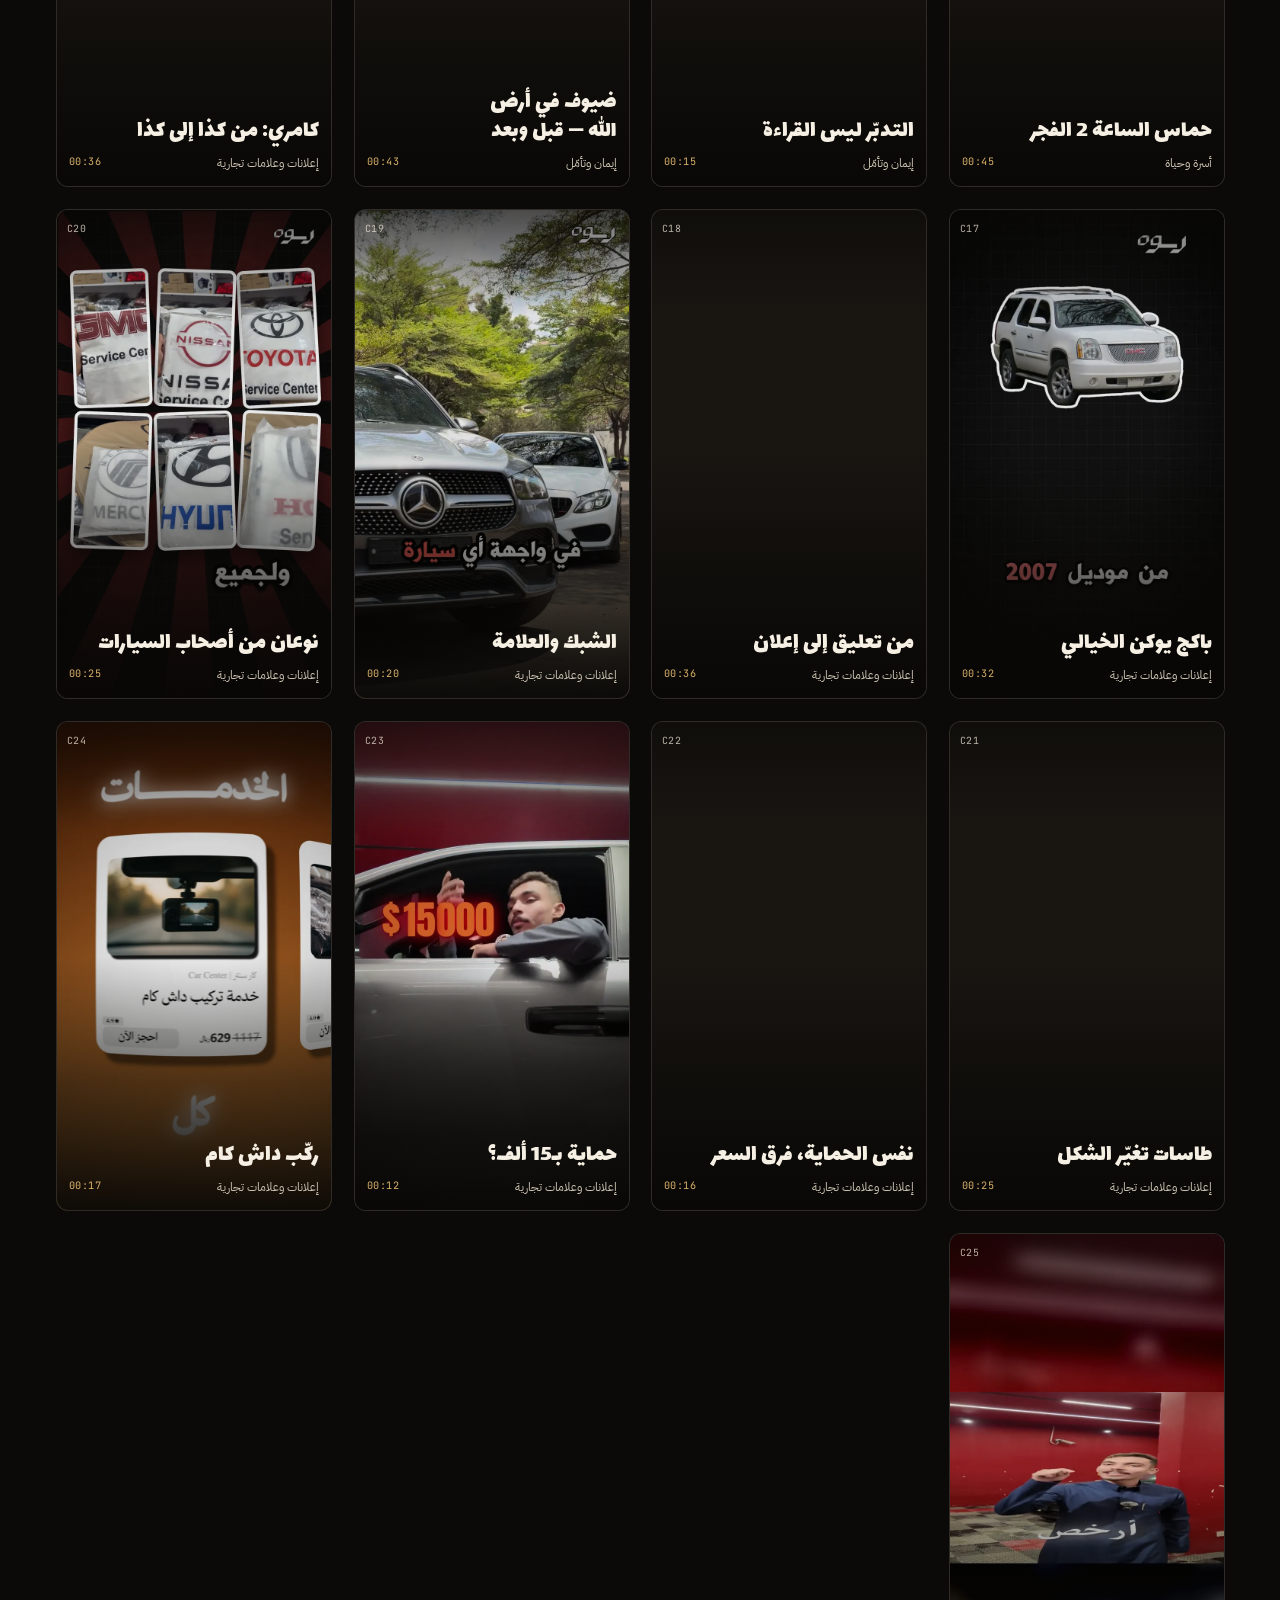
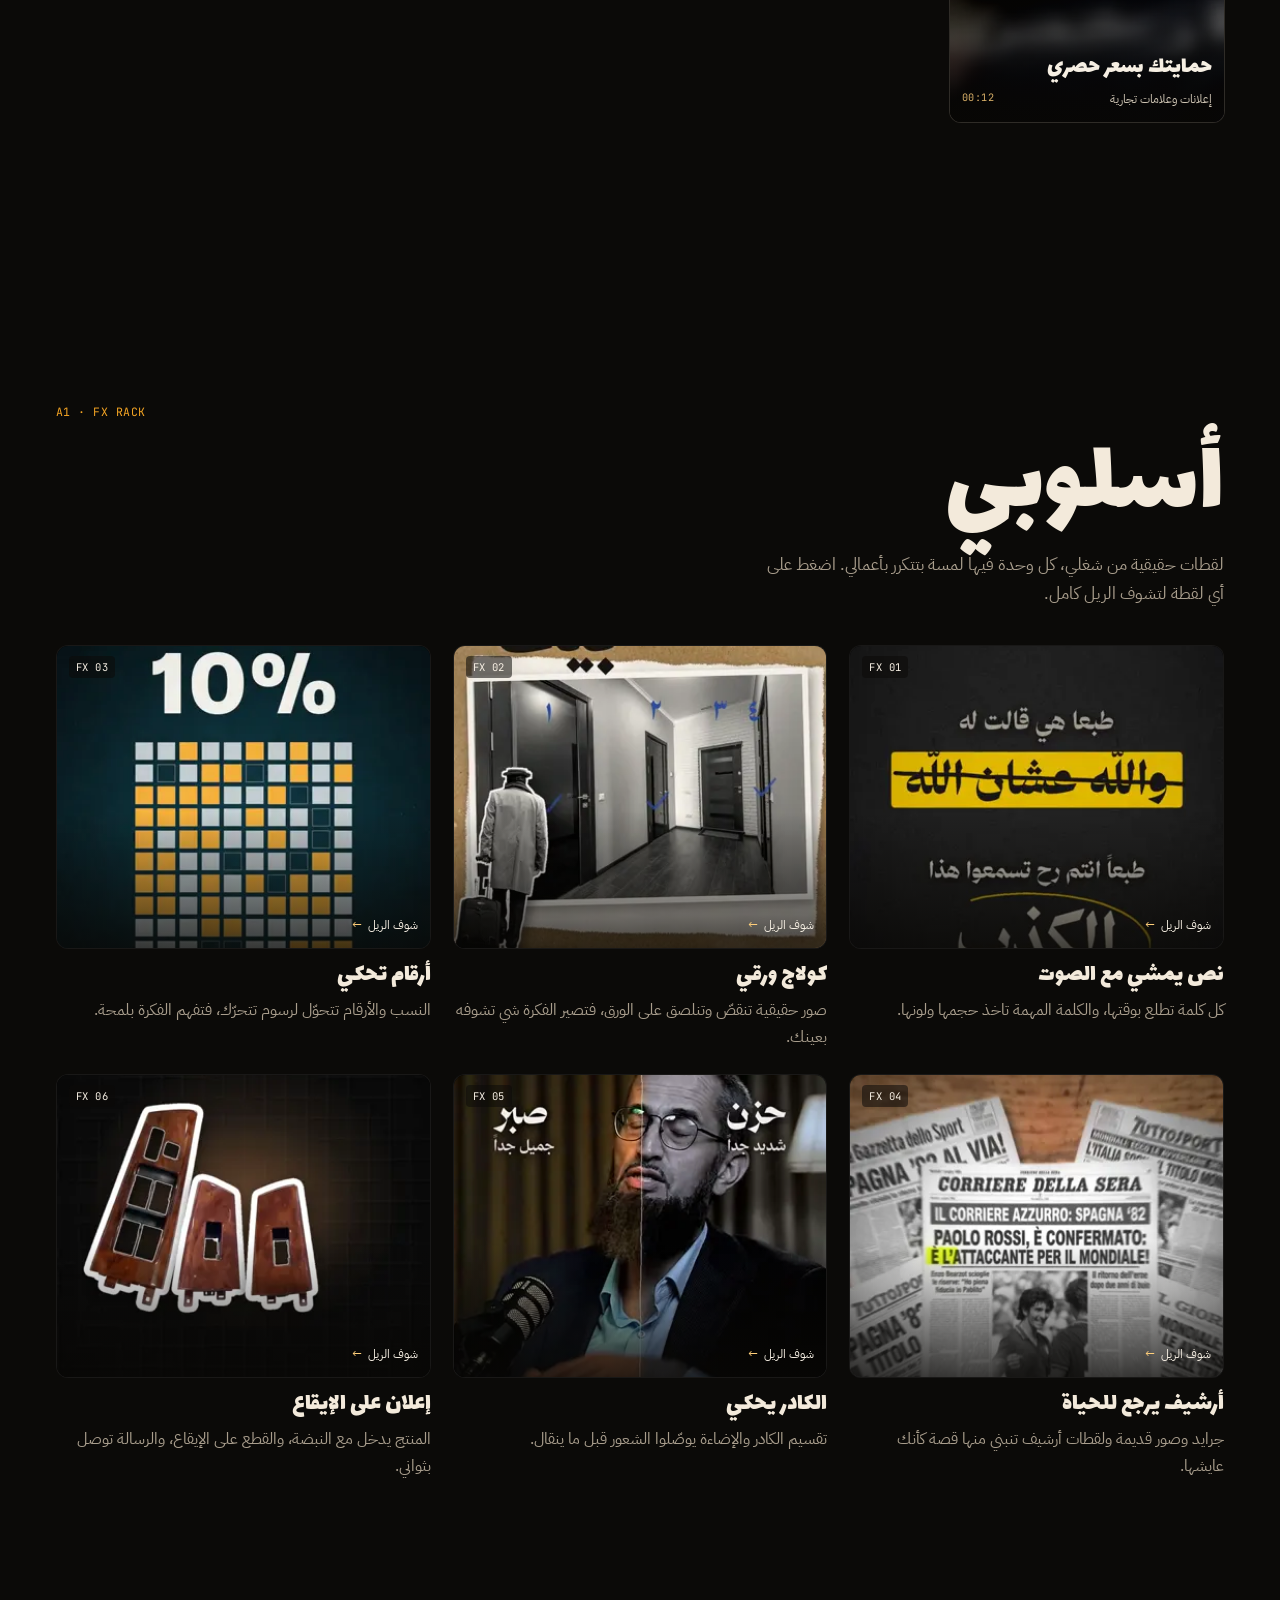
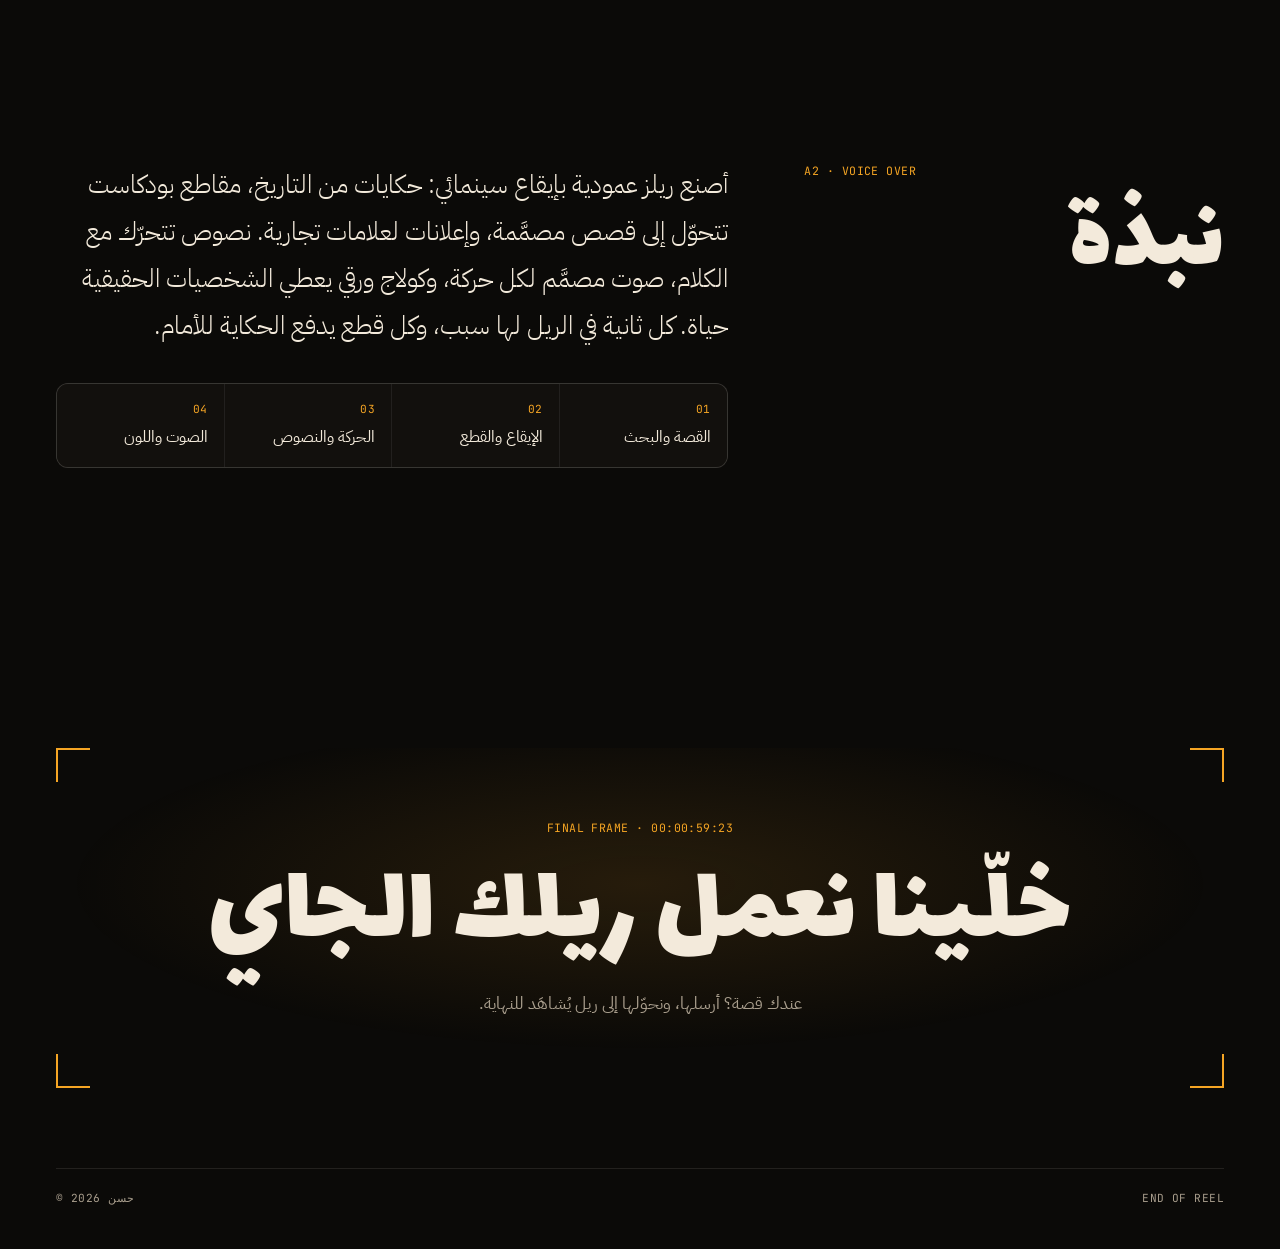
==== commit 36a73002: "Four site styles, real-clip 'my style' section, phone-first studio with one-tap publishing - Themes " ====
--- a/index.html
+++ b/index.html
@@ -1,5 +1,5 @@
 <!doctype html>
-<html lang="ar" dir="rtl">
+<html lang="ar" dir="rtl" data-theme="suite">
 <head>
   <meta charset="utf-8">
   <meta name="viewport" content="width=device-width, initial-scale=1, viewport-fit=cover">
@@ -27,10 +27,32 @@
   <link rel="preconnect" href="https://fonts.googleapis.com">
   <link rel="preconnect" href="https://fonts.gstatic.com" crossorigin>
   <link rel="preload" href="content.json" as="fetch" crossorigin>
-  <link rel="preload" as="style" href="https://fonts.googleapis.com/css2?family=IBM+Plex+Sans+Arabic:wght@300;400;600&family=JetBrains+Mono:wght@400;600&family=Lalezar&display=swap" onload="this.onload=null;this.rel='stylesheet'">
   <noscript><link rel="stylesheet" href="https://fonts.googleapis.com/css2?family=IBM+Plex+Sans+Arabic:wght@300;400;600&family=JetBrains+Mono:wght@400;600&family=Lalezar&display=swap"></noscript>
   <link rel="stylesheet" href="assets/css/site.css">
-  <script>document.documentElement.classList.add('js')</script>
+  <script>
+    /* theme bootstrap: picks the look before first paint (?theme=archive|noir|teal|suite previews a look) */
+    (function (d) {
+      var r = d.documentElement; r.classList.add('js');
+      var F = {
+        suite: 'family=IBM+Plex+Sans+Arabic:wght@300;400;600&family=JetBrains+Mono:wght@400;600&family=Lalezar',
+        archive: 'family=Aref+Ruqaa:wght@400;700&family=Noto+Naskh+Arabic:wght@400;600&family=Courier+Prime',
+        noir: 'family=Reem+Kufi:wght@500;700&family=Tajawal:wght@300;400;700&family=JetBrains+Mono:wght@400;600',
+        teal: 'family=Marhey:wght@500;700&family=IBM+Plex+Sans+Arabic:wght@300;400;600&family=JetBrains+Mono:wght@400;600'
+      };
+      window.__themeFonts = function (t) {
+        if (!F[t] || d.getElementById('f-' + t)) return;
+        var l = d.createElement('link'); l.id = 'f-' + t; l.rel = 'stylesheet';
+        l.href = 'https://fonts.googleapis.com/css2?' + F[t] + '&display=swap'; d.head.appendChild(l);
+      };
+      window.__themes = Object.keys(F);
+      var q = new URLSearchParams(location.search).get('theme');
+      var t = q && F[q] ? q : r.getAttribute('data-theme');
+      if (!F[t]) t = 'suite';
+      if (q && F[q]) r.setAttribute('data-theme-locked', '');
+      r.setAttribute('data-theme', t);
+      window.__themeFonts(t);
+    })(document);
+  </script>
 </head>
 <body>
   <a class="skip" href="#works">تخطَّ إلى الأعمال</a>
@@ -116,35 +138,9 @@
       <div class="section-head">
         <p class="mono label">A1 · FX RACK</p>
         <h2 class="display">أسلوبي</h2>
-        <p class="section-sub">الأدوات التي تصنع الإحساس، لا الزينة.</p>
-      </div>
-      <ul class="chips">
-        <li class="chip chip--captions">
-          <div class="chip__demo" aria-hidden="true"><span class="cap"><b>في</b> <b>ليلة</b> <b>واحدة</b> <b>تغيّر</b> <b>كل</b> <b>شيء</b></span></div>
-          <h3>نصوص متحركة</h3>
-          <p>الكلمة تظهر مع نَفَس الراوي، بحجمها ووزنها الصحيح.</p>
-        </li>
-        <li class="chip chip--transition">
-          <div class="chip__demo" aria-hidden="true"><i class="wipe a"></i><i class="wipe b"></i></div>
-          <h3>انتقالات مصمَّمة</h3>
-          <p>كل قطع له منطق: مطابقة حركة، شكل، أو صوت يربط المشهدين.</p>
-        </li>
-        <li class="chip chip--foley">
-          <div class="chip__demo" aria-hidden="true"><span class="wave"><i></i><i></i><i></i><i></i><i></i><i></i><i></i><i></i><i></i><i></i><i></i><i></i></span></div>
-          <h3>فولي وتصميم صوت</h3>
-          <p>خطوات، سيوف، ورق، مطر… الصوت يبني العالم قبل الصورة.</p>
-        </li>
-        <li class="chip chip--puppet">
-          <div class="chip__demo" aria-hidden="true"><span class="paper"><i class="head"></i><i class="body"></i><i class="arm"></i></span></div>
-          <h3>كولاج الدُّمى الورقية</h3>
-          <p>صور الشخصيات الحقيقية تتحوّل إلى قصاصات ورقية تتحرك وتتكلم.</p>
-        </li>
-        <li class="chip chip--camera">
-          <div class="chip__demo" aria-hidden="true"><span class="frame"><i></i></span></div>
-          <h3>كاميرا حيّة</h3>
-          <p>حتى الصورة الثابتة تتنفّس: دفع بطيء، اهتزاز يد، وعمق.</p>
-        </li>
-      </ul>
+        <p class="section-sub">لقطات حقيقية من شغلي، كل وحدة فيها لمسة بتتكرر بأعمالي. اضغط على أي لقطة لتشوف الريل كامل.</p>
+      </div>
+      <div class="styles" id="styles"></div>
     </section>
 
     <!-- ABOUT -->
--- a/assets/css/site.css
+++ b/assets/css/site.css
@@ -1,7 +1,9 @@
 /* ==========================================================================
-   Hassan — the editing suite at night
+   Hassan — portfolio. Four looks share one layout; each theme only swaps
+   the tokens below (colors, fonts, radii, texture). Default: "suite".
    ========================================================================== */
 :root {
+  /* palette */
   --bg: #0b0a08;
   --bg-2: #12100d;
   --panel: #191612;
@@ -9,15 +11,41 @@
   --ink: #f3eadb;
   --dim: #a99e8d;
   --faint: #6f675b;
-  --line: rgba(243, 234, 219, .10);
-  --line-2: rgba(243, 234, 219, .18);
-  --amber: #f5a524;
+  --amber: #f5a524;          /* the accent (name kept for history) */
   --amber-hi: #ffcf7a;
   --amber-lo: #b8620e;
-  --amber-glow: rgba(245, 165, 36, .35);
+  --on-accent: #160d02;
+  --line: color-mix(in srgb, var(--ink) 10%, transparent);
+  --line-2: color-mix(in srgb, var(--ink) 18%, transparent);
+  --amber-glow: color-mix(in srgb, var(--amber) 35%, transparent);
+  --raise-1: #241f19;
+  --raise-2: #17140f;
+  --tl-bg: rgba(11, 10, 8, .86);
+  --glass: rgba(11, 10, 8, .5);
+  --projector: #050403;
+  --light-1: rgba(255, 196, 110, .16);
+  --light-2: rgba(184, 98, 14, .14);
+  --light-3: rgba(255, 210, 140, .07);
+  --grain-op: .07;
+  --grain-blend: screen;
+  --name-shadow: drop-shadow(0 2px 0 rgba(0,0,0,.9)) drop-shadow(0 -1px 0 rgba(255,228,180,.18)) drop-shadow(0 18px 40px rgba(245,165,36,.18));
+  --burn-edge-1: #fff1c9;
+  --burn-edge-2: #ffb347;
+  --burn-edge-3: #d4520f;
+  --burn-edge-4: #2a0b02;
+  --poster-filter: saturate(.9) brightness(.92);
+  --poster-filter-hover: none;
+  --card-radius: 12px;
+  --btn-radius: 999px;
+  --frame-bg: linear-gradient(160deg, #26211b, #12100d 55%, #1b1813);
+  --frame-pad: 10px;
+  /* type */
   --display: "Lalezar", "IBM Plex Sans Arabic", system-ui, sans-serif;
+  --display-weight: 400;
+  --display-scale: 1;
   --body: "IBM Plex Sans Arabic", "Tajawal", system-ui, -apple-system, "Segoe UI", sans-serif;
   --mono: "JetBrains Mono", ui-monospace, "SFMono-Regular", Menlo, monospace;
+  /* layout */
   --tl-h: 52px;
   --gutter: 16px;
   --max: 1320px;
@@ -29,11 +57,12 @@
 @media (min-width: 1100px) { :root { --gutter: 56px; } }
 
 *, *::before, *::after { box-sizing: border-box; }
-html { -webkit-text-size-adjust: 100%; scroll-behavior: smooth; scroll-padding-top: calc(var(--tl-h) + 8px); }
+html { -webkit-text-size-adjust: 100%; scroll-behavior: smooth; scroll-padding-top: calc(var(--tl-h) + 8px); background: var(--bg); }
 body {
   margin: 0; background: var(--bg); color: var(--ink);
   font: 400 1rem/1.75 var(--body);
   overflow-x: hidden; -webkit-font-smoothing: antialiased;
+  transition: background-color .5s, color .5s;
 }
 img, video { display: block; max-width: 100%; }
 button { font: inherit; color: inherit; background: none; border: 0; padding: 0; cursor: pointer; }
@@ -43,19 +72,19 @@
 [hidden] { display: none !important; }
 .mono { font-family: var(--mono); letter-spacing: .04em; direction: ltr; unicode-bidi: isolate; }
 .label { font-size: .72rem; color: var(--amber); text-transform: uppercase; }
-.display { font-family: var(--display); line-height: 1.05; letter-spacing: 0; }
+.display { font-family: var(--display); font-weight: var(--display-weight); line-height: 1.05; letter-spacing: 0; }
 :focus-visible { outline: 2px solid var(--amber); outline-offset: 3px; border-radius: 4px; }
-::selection { background: var(--amber); color: #120b02; }
-
-.skip { position: fixed; top: -100px; inset-inline-start: 12px; z-index: 300; background: var(--amber); color: #120b02; padding: 8px 14px; border-radius: 6px; text-decoration: none; }
+::selection { background: var(--amber); color: var(--on-accent); }
+
+.skip { position: fixed; top: -100px; inset-inline-start: 12px; z-index: 300; background: var(--amber); color: var(--on-accent); padding: 8px 14px; border-radius: 6px; text-decoration: none; }
 .skip:focus { top: 12px; }
 
-.tally { display: inline-block; width: 8px; height: 8px; border-radius: 50%; background: var(--amber); box-shadow: 0 0 0 3px rgba(245,165,36,.18), 0 0 14px var(--amber); vertical-align: middle; }
+.tally { display: inline-block; width: 8px; height: 8px; border-radius: 50%; background: var(--amber); box-shadow: 0 0 0 3px color-mix(in srgb, var(--amber) 18%, transparent), 0 0 14px var(--amber); vertical-align: middle; }
 
 /* ------------------------------------------------------------- grain --- */
 .grain {
   position: fixed; inset: -50%; z-index: 90; pointer-events: none;
-  background: url("../img/grain.png") repeat; opacity: .07; mix-blend-mode: screen;
+  background: url("../img/grain.png") repeat; opacity: var(--grain-op); mix-blend-mode: var(--grain-blend);
   animation: grain .9s steps(6) infinite;
 }
 @keyframes grain {
@@ -66,7 +95,7 @@
 /* ---------------------------------------------------- projector intro --- */
 .projector { display: none; }
 .js .projector {
-  display: grid; place-items: center; position: fixed; inset: 0; z-index: 200; background: #050403; pointer-events: none;
+  display: grid; place-items: center; position: fixed; inset: 0; z-index: 200; background: var(--projector); pointer-events: none;
   animation: proj-out .45s var(--ease) 1s forwards;
 }
 .projector__beam {
@@ -74,7 +103,7 @@
   background: radial-gradient(60% 50% at 50% 46%, rgba(255, 214, 150, .55), rgba(245, 165, 36, .12) 45%, transparent 70%);
   opacity: 0; animation: flicker 1s linear forwards;
 }
-.projector__tc { position: relative; font-family: var(--mono); font-size: .8rem; color: var(--amber-hi); letter-spacing: .18em; opacity: 0; animation: flicker 1s linear forwards; direction: ltr; }
+.projector__tc { position: relative; font-family: var(--mono); font-size: .8rem; color: #ffcf7a; letter-spacing: .18em; opacity: 0; animation: flicker 1s linear forwards; direction: ltr; }
 @keyframes flicker {
   0% { opacity: 0; } 12% { opacity: .9; } 18% { opacity: .15; } 26% { opacity: .75; } 31% { opacity: .3; }
   45% { opacity: 1; } 80% { opacity: .95; } 100% { opacity: 1; }
@@ -86,28 +115,28 @@
 .tl {
   position: fixed; inset: 0 0 auto 0; z-index: 80; height: var(--tl-h);
   display: flex; align-items: center; gap: 14px; padding: 0 var(--gutter);
-  background: linear-gradient(to bottom, rgba(11,10,8,.92), rgba(11,10,8,.72));
+  background: var(--tl-bg);
   backdrop-filter: blur(10px) saturate(1.2); -webkit-backdrop-filter: blur(10px) saturate(1.2);
   border-bottom: 1px solid var(--line);
 }
-.tl__brand { display: flex; align-items: center; gap: 9px; text-decoration: none; font-family: var(--display); font-size: 1.35rem; line-height: 1; padding-top: 3px; flex: none; }
+.tl__brand { display: flex; align-items: center; gap: 9px; text-decoration: none; font-family: var(--display); font-weight: var(--display-weight); font-size: 1.35rem; line-height: 1; padding-top: 3px; flex: none; }
 .tl__track { position: relative; flex: 1; height: 26px; min-width: 0; }
 .tl__clips { position: absolute; inset: 0; }
 .tl__clip {
-  position: absolute; top: 3px; bottom: 3px; border-radius: 4px; overflow: hidden;
-  background: linear-gradient(to bottom, #2a251e, #1f1b16); border: 1px solid var(--line-2);
+  position: absolute; top: 3px; bottom: 3px; border-radius: min(4px, var(--card-radius)); overflow: hidden;
+  background: linear-gradient(to bottom, var(--raise-1), var(--raise-2)); border: 1px solid var(--line-2);
   display: flex; align-items: center; padding-inline: 8px; text-decoration: none;
   font-size: .72rem; color: var(--dim); white-space: nowrap; transition: background .3s, color .3s, border-color .3s;
 }
 .tl__clip::before { content: ""; position: absolute; inset: auto 0 0 0; height: 2px; background: var(--faint); opacity: .5; }
-.tl__clip:hover { color: var(--ink); border-color: var(--line-2); background: #2f2921; }
-.tl__clip.is-active { color: #160d02; background: linear-gradient(to bottom, var(--amber-hi), var(--amber)); border-color: var(--amber); }
-.tl__clip.is-active::before { background: #160d02; opacity: .3; }
+.tl__clip:hover { color: var(--ink); }
+.tl__clip.is-active { color: var(--on-accent); background: linear-gradient(to bottom, var(--amber-hi), var(--amber)); border-color: var(--amber); }
+.tl__clip.is-active::before { background: var(--on-accent); opacity: .3; }
 .tl__clip span { overflow: hidden; text-overflow: ellipsis; position: relative; }
 .tl__clip.is-narrow span { display: none; }
 .tl__playhead { position: absolute; top: -6px; bottom: -6px; inset-inline-start: 0; width: 2px; margin-inline-start: -1px; background: var(--amber); box-shadow: 0 0 10px var(--amber); pointer-events: none; will-change: inset-inline-start; }
 .tl__playhead span { position: absolute; top: -1px; left: 50%; width: 10px; height: 8px; transform: translateX(-50%); background: var(--amber); clip-path: polygon(0 0, 100% 0, 50% 100%); }
-.tl__tc { flex: none; font-size: .74rem; color: var(--amber-hi); min-width: 92px; text-align: end; }
+.tl__tc { flex: none; font-size: .74rem; color: var(--amber); min-width: 92px; text-align: end; }
 @media (max-width: 560px) {
   .tl { gap: 10px; }
   .tl__tc { display: none; }
@@ -119,9 +148,9 @@
 .hero__light {
   position: absolute; inset: -20% -10% auto; height: 120%; z-index: -1; pointer-events: none;
   background:
-    radial-gradient(40% 55% at 28% 38%, rgba(255, 196, 110, .16), transparent 70%),
-    radial-gradient(70% 60% at 30% 30%, rgba(184, 98, 14, .14), transparent 70%),
-    conic-gradient(from 200deg at 105% -10%, transparent 0deg, rgba(255, 210, 140, .07) 12deg, transparent 28deg);
+    radial-gradient(40% 55% at 28% 38%, var(--light-1), transparent 70%),
+    radial-gradient(70% 60% at 30% 30%, var(--light-2), transparent 70%),
+    conic-gradient(from 200deg at 105% -10%, transparent 0deg, var(--light-3) 12deg, transparent 28deg);
   animation: lamp 7s ease-in-out infinite alternate;
   -webkit-mask-image: linear-gradient(to bottom, #000 55%, transparent 88%); mask-image: linear-gradient(to bottom, #000 55%, transparent 88%);
 }
@@ -138,19 +167,16 @@
 .eyebrow { font-size: .72rem; color: var(--dim); display: flex; align-items: center; gap: 12px; }
 .hero__text { text-align: start; }
 .hero__name {
-  font-family: var(--display); font-weight: 400; line-height: .9;
-  font-size: clamp(7rem, 34vw, 15.5rem); margin: 18px 0 6px; letter-spacing: 0;
-}
-.burn {
-  display: inline-block; padding: .08em .06em 0; color: var(--ink);
-  filter: drop-shadow(0 2px 0 rgba(0,0,0,.9)) drop-shadow(0 -1px 0 rgba(255,228,180,.18)) drop-shadow(0 18px 40px rgba(245,165,36,.18));
-}
+  font-family: var(--display); font-weight: var(--display-weight); line-height: .9;
+  font-size: calc(clamp(7rem, 34vw, 15.5rem) * var(--display-scale)); margin: 18px 0 6px; letter-spacing: 0;
+}
+.burn { display: inline-block; padding: .08em .06em 0; color: var(--ink); filter: var(--name-shadow); }
 @property --b { syntax: "<percentage>"; inherits: false; initial-value: 0%; }
 @supports (background-clip: text) or (-webkit-background-clip: text) {
   .burn-ok .burn {
     color: transparent;
     background-image:
-      radial-gradient(circle at 62% 58%, #f6ecdc calc(var(--b) - 30%), #fff1c9 calc(var(--b) - 20%), #ffb347 calc(var(--b) - 11%), #d4520f calc(var(--b) - 5%), #2a0b02 var(--b), transparent calc(var(--b) + .5%)),
+      radial-gradient(circle at 62% 58%, var(--ink) calc(var(--b) - 30%), var(--burn-edge-1) calc(var(--b) - 20%), var(--burn-edge-2) calc(var(--b) - 11%), var(--burn-edge-3) calc(var(--b) - 5%), var(--burn-edge-4) var(--b), transparent calc(var(--b) + .5%)),
       linear-gradient(transparent, transparent);
     -webkit-background-clip: text; background-clip: text;
     animation: burn 1.5s cubic-bezier(.45, 0, .2, 1) 1.05s forwards;
@@ -158,7 +184,7 @@
 }
 @keyframes burn { to { --b: 190%; } }
 .hero__role { font-size: clamp(1rem, 3.4vw, 1.2rem); font-weight: 600; color: var(--amber); display: inline-flex; align-items: center; gap: 12px; }
-.hero__role::before { content: ""; width: 34px; height: 2px; background: var(--amber); box-shadow: 0 0 10px var(--amber); }
+.hero__role::before { content: ""; width: 34px; height: 2px; background: var(--amber); box-shadow: 0 0 10px var(--amber-glow); }
 .hero__tagline { margin-top: 10px; font-size: clamp(1.25rem, 4.6vw, 1.9rem); line-height: 1.5; font-weight: 300; max-width: 26ch; color: var(--ink); }
 .hero__cta { display: flex; flex-wrap: wrap; gap: 12px; margin-top: 30px; }
 .hero__scroll { position: absolute; bottom: 30px; left: 50%; transform: translateX(-50%); font-size: .64rem; color: var(--faint); letter-spacing: .3em; animation: bob 2.4s ease-in-out infinite; }
@@ -174,30 +200,30 @@
 /* buttons */
 .btn {
   position: relative; display: inline-flex; align-items: center; justify-content: center; gap: 10px;
-  min-height: 48px; padding: 0 22px; border-radius: 999px; text-decoration: none; font-weight: 600; font-size: .98rem;
+  min-height: 48px; padding: 0 22px; border-radius: var(--btn-radius); text-decoration: none; font-weight: 600; font-size: .98rem;
   transition: transform .35s var(--ease), box-shadow .35s var(--ease), background .3s, border-color .3s; overflow: hidden;
 }
 .btn svg { width: 20px; height: 20px; flex: none; }
-.btn--amber { background: linear-gradient(to bottom, var(--amber-hi), var(--amber)); color: #160d02; box-shadow: 0 8px 28px -10px var(--amber-glow), inset 0 1px 0 rgba(255,255,255,.4); }
-.btn--amber:hover { transform: translateY(-2px); box-shadow: 0 14px 38px -10px rgba(245,165,36,.6), inset 0 1px 0 rgba(255,255,255,.4); }
-.btn--ghost { border: 1px solid var(--line-2); background: rgba(243,234,219,.03); }
-.btn--ghost:hover { border-color: var(--amber); color: var(--amber-hi); transform: translateY(-2px); }
+.btn--amber { background: linear-gradient(to bottom, var(--amber-hi), var(--amber)); color: var(--on-accent); box-shadow: 0 8px 28px -10px var(--amber-glow), inset 0 1px 0 rgba(255,255,255,.35); }
+.btn--amber:hover { transform: translateY(-2px); box-shadow: 0 14px 38px -10px var(--amber-glow), inset 0 1px 0 rgba(255,255,255,.35); }
+.btn--ghost { border: 1px solid var(--line-2); background: color-mix(in srgb, var(--ink) 3%, transparent); }
+.btn--ghost:hover { border-color: var(--amber); color: var(--amber); transform: translateY(-2px); }
 
 /* monitor / showreel */
 .monitor { margin: 0 auto; width: min(72vw, 330px); }
 @media (min-width: 900px) { .monitor { width: min(100%, calc((100svh - 220px) * 9 / 16), 380px); margin-inline-start: auto; margin-inline-end: 0; } }
 .monitor__frame {
-  position: relative; padding: 10px; border-radius: 18px;
-  background: linear-gradient(160deg, #26211b, #12100d 55%, #1b1813);
-  box-shadow: 0 1px 0 rgba(255,255,255,.07) inset, 0 40px 80px -30px rgba(0,0,0,.9), 0 0 120px -40px rgba(245,165,36,.35);
+  position: relative; padding: var(--frame-pad); border-radius: calc(var(--card-radius) + 6px);
+  background: var(--frame-bg);
+  box-shadow: 0 1px 0 rgba(255,255,255,.07) inset, 0 40px 80px -30px rgba(0,0,0,.9), 0 0 120px -40px var(--amber-glow);
   border: 1px solid var(--line);
 }
-.monitor__screen { position: relative; aspect-ratio: 9 / 16; border-radius: 10px; overflow: hidden; background: #000; cursor: pointer; }
+.monitor__screen { position: relative; aspect-ratio: 9 / 16; border-radius: max(2px, calc(var(--card-radius) - 2px)); overflow: hidden; background: #000; cursor: pointer; }
 .monitor__screen video, .monitor__screen img { position: absolute; inset: 0; width: 100%; height: 100%; object-fit: cover; transition: opacity .5s ease; }
 .monitor__screen .flash { position: absolute; inset: 0; background: #fff4dc; opacity: 0; pointer-events: none; mix-blend-mode: screen; }
 .monitor__screen .flash.on { animation: flash .38s ease-out; }
 @keyframes flash { 0% { opacity: .0; } 15% { opacity: .55; } 100% { opacity: 0; } }
-.monitor__safe { position: absolute; inset: 10px; border-radius: 10px; pointer-events: none; box-shadow: inset 0 0 60px rgba(0,0,0,.5); }
+.monitor__safe { position: absolute; inset: var(--frame-pad); border-radius: max(2px, calc(var(--card-radius) - 2px)); pointer-events: none; box-shadow: inset 0 0 60px rgba(0,0,0,.5); }
 .monitor__safe::before { content: ""; position: absolute; inset: 8% 8%; border: 1px dashed rgba(243,234,219,.12); border-radius: 4px; }
 .monitor__bar { display: flex; align-items: center; justify-content: space-between; gap: 10px; margin-top: 12px; font-size: .68rem; color: var(--dim); padding: 0 4px; }
 .monitor__title { flex: 1; text-align: center; overflow: hidden; text-overflow: ellipsis; white-space: nowrap; color: var(--ink); font-family: var(--body); letter-spacing: 0; direction: rtl; font-size: .82rem; }
@@ -210,17 +236,16 @@
 .leader::before, .leader::after { content: ""; position: absolute; border: 1px solid rgba(243,234,219,.35); border-radius: 50%; }
 .leader::before { width: 72%; aspect-ratio: 1; }
 .leader::after { width: 60%; aspect-ratio: 1; }
-.leader__sweep { position: absolute; width: 140%; aspect-ratio: 1; border-radius: 50%; background: conic-gradient(from 0deg, rgba(245,165,36,.0) 0deg, rgba(245,165,36,.0) var(--a), rgba(245,165,36,.16) var(--a)); animation: sweep 1s linear infinite; }
+.leader__sweep { position: absolute; width: 140%; aspect-ratio: 1; border-radius: 50%; background: conic-gradient(from 0deg, transparent 0deg, transparent var(--a), rgba(245,165,36,.16) var(--a)); animation: sweep 1s linear infinite; }
 @property --a { syntax: "<angle>"; inherits: false; initial-value: 0deg; }
 @keyframes sweep { to { --a: 360deg; } }
-.leader__num { position: relative; font: 600 4.6rem/1 var(--mono); color: var(--ink); }
-.leader__cross { position: absolute; inset: 0; }
+.leader__num { position: relative; font: 600 4.6rem/1 var(--mono); color: #f3eadb; }
 
 /* ------------------------------------------------------ section frame --- */
 section:not(.hero) { padding: 96px var(--gutter); max-width: calc(var(--max) + 2 * var(--gutter)); margin: 0 auto; }
 @media (min-width: 900px) { section:not(.hero) { padding-block: 140px; } }
 .section-head { margin-bottom: 36px; }
-.section-head .display { font-size: clamp(3rem, 12vw, 6.5rem); margin-top: 8px; }
+.section-head .display { font-size: calc(clamp(3rem, 12vw, 6.5rem) * var(--display-scale)); margin-top: 8px; }
 .section-sub { color: var(--dim); max-width: 46ch; margin-top: 10px; font-size: 1.05rem; }
 .reveal { opacity: 0; transform: translateY(28px); transition: opacity .9s var(--ease), transform .9s var(--ease); }
 .reveal.in { opacity: 1; transform: none; }
@@ -233,16 +258,16 @@
 .tracks::-webkit-scrollbar { display: none; }
 .track {
   scroll-snap-align: start; flex: none; display: inline-flex; align-items: center; gap: 10px; min-height: 44px;
-  padding: 0 14px 0 12px; border-radius: 8px; border: 1px solid var(--line);
-  background: linear-gradient(to bottom, #1d1a15, #15130f); color: var(--dim); font-size: .95rem;
+  padding: 0 14px 0 12px; border-radius: min(8px, var(--btn-radius)); border: 1px solid var(--line);
+  background: linear-gradient(to bottom, var(--raise-1), var(--raise-2)); color: var(--dim); font-size: .95rem;
   position: relative; transition: color .25s, border-color .25s, background .25s;
 }
 .track::before { content: ""; position: absolute; inset-inline-start: -1px; top: 8px; bottom: 8px; width: 3px; border-radius: 3px; background: var(--faint); transition: background .25s, box-shadow .25s; }
 .track .mono { font-size: .66rem; color: var(--faint); }
-.track b { font-weight: 400; font-family: var(--mono); font-size: .7rem; color: var(--faint); background: rgba(243,234,219,.06); padding: 1px 6px; border-radius: 4px; }
+.track b { font-weight: 400; font-family: var(--mono); font-size: .7rem; color: var(--faint); background: color-mix(in srgb, var(--ink) 6%, transparent); padding: 1px 6px; border-radius: 4px; }
 .track:hover { color: var(--ink); border-color: var(--line-2); }
-.track[aria-selected="true"] { color: var(--ink); border-color: rgba(245,165,36,.5); background: linear-gradient(to bottom, #2a2117, #1a150f); }
-.track[aria-selected="true"]::before { background: var(--amber); box-shadow: 0 0 10px var(--amber); }
+.track[aria-selected="true"] { color: var(--ink); border-color: color-mix(in srgb, var(--amber) 55%, transparent); background: linear-gradient(to bottom, color-mix(in srgb, var(--amber) 14%, var(--raise-1)), var(--raise-2)); }
+.track[aria-selected="true"]::before { background: var(--amber); box-shadow: 0 0 10px var(--amber-glow); }
 .track[aria-selected="true"] .mono { color: var(--amber); }
 
 .grid { display: grid; grid-template-columns: repeat(2, minmax(0, 1fr)); gap: 12px; }
@@ -250,15 +275,18 @@
 @media (min-width: 1100px) { .grid { grid-template-columns: repeat(4, minmax(0, 1fr)); gap: 22px; } }
 @media (min-width: 1500px) { .grid { grid-template-columns: repeat(5, minmax(0, 1fr)); } }
 
+/* anything that sits on top of video/posters keeps light text in every theme */
+.card, .player, .style-card, .monitor__screen { --ink: #f6efe3; --dim: #cfc5b4; }
+
 .card {
-  position: relative; display: block; width: 100%; aspect-ratio: 9 / 16; border-radius: 12px; overflow: hidden; text-align: start;
+  position: relative; display: block; width: 100%; aspect-ratio: 9 / 16; border-radius: var(--card-radius); overflow: hidden; text-align: start;
   background: var(--panel); isolation: isolate; border: 1px solid var(--line);
   transform: translateZ(0); transition: transform .5s var(--ease), box-shadow .5s var(--ease), border-color .4s;
   animation: card-in .7s var(--ease) both; animation-delay: calc(var(--i, 0) * 45ms);
 }
 @keyframes card-in { from { opacity: 0; transform: translateY(18px) scale(.98); } }
 .card img, .card video { position: absolute; inset: 0; width: 100%; height: 100%; object-fit: cover; }
-.card img { transition: transform 1.2s var(--ease), filter .6s; filter: saturate(.9) brightness(.92); }
+.card img { transition: transform 1.2s var(--ease), filter .6s; filter: var(--poster-filter); }
 .card video { opacity: 0; transition: opacity .35s ease; }
 .card.is-playing video { opacity: 1; }
 .card::before { /* vignette + caption scrim */
@@ -270,95 +298,93 @@
   background: radial-gradient(35% 30% at 20% 30%, rgba(255,140,40,.55), transparent 70%), radial-gradient(30% 40% at 85% 10%, rgba(255,90,60,.35), transparent 70%), radial-gradient(40% 25% at 60% 90%, rgba(255,210,120,.3), transparent 70%);
   transform: translateX(30%) rotate(8deg); transition: opacity .6s, transform 1.4s var(--ease);
 }
-.card__top { position: absolute; z-index: 3; top: 10px; inset-inline: 10px; display: flex; justify-content: space-between; align-items: center; font-size: .62rem; color: rgba(243,234,219,.7); }
-.card__star { color: var(--amber); font-size: .7rem; }
+.card__top { position: absolute; z-index: 3; top: 10px; inset-inline: 10px; display: flex; justify-content: space-between; align-items: center; font-size: .62rem; color: rgba(243,234,219,.75); }
+.card__star { color: var(--amber-hi); font-size: .7rem; }
 .card__cap { position: absolute; z-index: 3; inset-inline: 12px; bottom: 12px; }
-.card__title { font-family: var(--display); font-size: clamp(1.15rem, 4.6vw, 1.5rem); line-height: 1.15; color: var(--ink); text-wrap: balance; }
+.card__title { font-family: var(--display); font-weight: var(--display-weight); font-size: calc(clamp(1.15rem, 4.6vw, 1.5rem) * var(--display-scale)); line-height: 1.2; color: var(--ink); text-wrap: balance; display: block; }
 .card__meta { display: flex; justify-content: space-between; gap: 6px; margin-top: 6px; font-size: .74rem; color: var(--dim); }
-.card__meta .mono { font-size: .64rem; color: var(--amber-hi); opacity: .8; }
+.card__meta .mono { font-size: .64rem; color: var(--amber-hi); opacity: .85; }
 .card__play {
   position: absolute; z-index: 3; top: 50%; left: 50%; width: 54px; height: 54px; margin: -27px 0 0 -27px; border-radius: 50%;
   display: grid; place-items: center; background: rgba(11,10,8,.45); border: 1px solid rgba(243,234,219,.35);
   backdrop-filter: blur(6px); -webkit-backdrop-filter: blur(6px); transition: opacity .35s, transform .45s var(--ease);
 }
-.card__play svg { width: 20px; height: 20px; fill: var(--ink); margin-left: 3px; }
+.card__play svg { width: 20px; height: 20px; fill: #f6efe3; margin-left: 3px; }
 .card.has-preview .card__play { opacity: 0; transform: scale(.8); }
 @media (hover: hover) {
-  .card:hover { transform: translateY(-8px); border-color: rgba(245,165,36,.45); box-shadow: 0 28px 60px -24px rgba(0,0,0,.95), 0 0 0 1px rgba(245,165,36,.15), 0 18px 60px -20px rgba(245,165,36,.4); }
-  .card:hover img { transform: scale(1.05); filter: none; }
+  .card:hover { transform: translateY(-8px); border-color: color-mix(in srgb, var(--amber) 45%, transparent); box-shadow: 0 28px 60px -24px rgba(0,0,0,.6), 0 18px 60px -20px var(--amber-glow); }
+  .card:hover img { transform: scale(1.05); filter: var(--poster-filter-hover); }
   .card:hover::after { opacity: 1; transform: translateX(-10%) rotate(-4deg); }
   .card:hover .card__play { opacity: 1; transform: scale(1); }
   .card.has-preview:hover .card__play { opacity: 0; }
 }
 @media (hover: none) { .card.has-preview .card__play { opacity: .9; transform: scale(.85); } .card.is-playing .card__play { opacity: 0; } }
+.card.is-playing img { filter: var(--poster-filter-hover); }
 .card:active { transform: scale(.985); }
 
 .empty {
   grid-column: 1 / -1; display: grid; place-items: center; text-align: center; gap: 10px; padding: 70px 20px;
   border: 1px dashed var(--line-2); border-radius: 14px; color: var(--dim);
-  background: repeating-linear-gradient(90deg, transparent 0 46px, rgba(243,234,219,.035) 46px 48px);
 }
 .empty .display { font-size: clamp(1.6rem, 6vw, 2.4rem); color: var(--ink); }
 
 /* -------------------------------------------------------- before/after --- */
 .ba__picker { display: flex; gap: 8px; flex-wrap: wrap; margin-bottom: 18px; }
-.ba__stage { position: relative; width: min(100%, 400px); aspect-ratio: 9/16; margin: 0 auto; border-radius: 14px; overflow: hidden; background: #000; border: 1px solid var(--line-2); --x: 50%; touch-action: pan-y; }
+.ba__stage { position: relative; width: min(100%, 400px); aspect-ratio: 9/16; margin: 0 auto; border-radius: calc(var(--card-radius) + 2px); overflow: hidden; background: #000; border: 1px solid var(--line-2); --x: 50%; touch-action: pan-y; }
 .ba__layer { position: absolute; inset: 0; }
 .ba__layer video, .ba__layer img { width: 100%; height: 100%; object-fit: cover; }
 .ba__before { clip-path: inset(0 calc(100% - var(--x)) 0 0); filter: saturate(.85); }
 .ba__handle { position: absolute; top: 0; bottom: 0; left: var(--x); width: 2px; margin-left: -1px; background: var(--amber); box-shadow: 0 0 14px var(--amber); pointer-events: none; }
 .ba__handle span { position: absolute; top: 50%; left: 50%; width: 44px; height: 44px; transform: translate(-50%, -50%); border-radius: 50%; background: var(--amber); box-shadow: 0 6px 20px rgba(0,0,0,.6); }
-.ba__handle span::before { content: "◀ ▶"; position: absolute; inset: 0; display: grid; place-items: center; font-size: .6rem; color: #160d02; letter-spacing: 2px; }
-.ba__tag { position: absolute; top: 12px; font-size: .7rem; padding: 3px 8px; border-radius: 4px; background: rgba(11,10,8,.7); color: var(--ink); pointer-events: none; }
+.ba__handle span::before { content: "◀ ▶"; position: absolute; inset: 0; display: grid; place-items: center; font-size: .6rem; color: var(--on-accent); letter-spacing: 2px; direction: ltr; }
+.ba__tag { position: absolute; top: 12px; font-size: .7rem; padding: 3px 8px; border-radius: 4px; background: rgba(11,10,8,.7); color: #f6efe3; pointer-events: none; }
 .ba__tag--before { left: 12px; }
 .ba__tag--after { right: 12px; color: var(--amber-hi); }
 .ba__range { position: absolute; inset: 0; width: 100%; height: 100%; margin: 0; opacity: 0; cursor: ew-resize; direction: ltr; }
-
-/* -------------------------------------------------------------- style --- */
-.chips { list-style: none; margin: 0; padding: 0; display: grid; gap: 14px; grid-template-columns: repeat(auto-fit, minmax(min(100%, 230px), 1fr)); }
-.chip { position: relative; padding: 16px 16px 20px; border-radius: 14px; border: 1px solid var(--line); background: linear-gradient(170deg, var(--panel-2), var(--bg-2) 70%); overflow: hidden; transition: border-color .4s, transform .5s var(--ease); }
-.chip:hover { border-color: rgba(245,165,36,.4); transform: translateY(-4px); }
-.chip h3 { font-family: var(--display); font-size: 1.45rem; margin-top: 16px; line-height: 1.2; }
-.chip p { color: var(--dim); font-size: .95rem; margin-top: 6px; }
-.chip__demo { height: 118px; border-radius: 9px; background: #0d0c0a; border: 1px solid var(--line); position: relative; overflow: hidden; display: grid; place-items: center; }
-
-/* captions */
-.cap { font-family: var(--display); font-size: 1.25rem; padding: 0 10px; text-align: center; line-height: 1.4; }
-.cap b { font-weight: 400; display: inline-block; opacity: .12; animation: word 4.2s infinite; }
-.cap b:nth-child(1) { animation-delay: 0s; } .cap b:nth-child(2) { animation-delay: .35s; } .cap b:nth-child(3) { animation-delay: .7s; }
-.cap b:nth-child(4) { animation-delay: 1.05s; } .cap b:nth-child(5) { animation-delay: 1.4s; } .cap b:nth-child(6) { animation-delay: 1.75s; }
-@keyframes word { 0% { opacity: .12; transform: translateY(6px) scale(.9); } 8% { opacity: 1; transform: none; color: var(--amber-hi); } 16% { color: var(--ink); } 80% { opacity: 1; } 92%, 100% { opacity: .12; } }
-/* transitions */
-.wipe { position: absolute; inset: 0; }
-.wipe.a { background: linear-gradient(135deg, #3b2a17, #7a4a1c 60%, #c9822c); }
-.wipe.b { background: linear-gradient(135deg, #10161c, #24323c 60%, #5d7380); clip-path: polygon(0 0, 0 0, -20% 100%, -20% 100%); animation: wipe 3.2s var(--ease-io) infinite; }
-.wipe.b::after { content: ""; position: absolute; inset: 0; background: linear-gradient(100deg, transparent 40%, rgba(255,220,160,.6) 50%, transparent 60%); }
-@keyframes wipe { 0%, 15% { clip-path: polygon(0 0, 0 0, -20% 100%, -20% 100%); } 50%, 65% { clip-path: polygon(0 0, 120% 0, 100% 100%, -20% 100%); } 100% { clip-path: polygon(120% 0, 120% 0, 100% 100%, 100% 100%); } }
-/* foley */
-.wave { display: flex; align-items: center; gap: 5px; height: 70px; }
-.wave i { width: 5px; height: 100%; border-radius: 3px; background: linear-gradient(var(--amber-hi), var(--amber-lo)); transform: scaleY(.15); animation: bar 1.1s ease-in-out infinite; }
-.wave i:nth-child(3n) { animation-duration: .8s; } .wave i:nth-child(4n) { animation-duration: 1.4s; } .wave i:nth-child(5n+1) { animation-delay: -.4s; } .wave i:nth-child(2n) { animation-delay: -.7s; }
-@keyframes bar { 50% { transform: scaleY(1); } }
-/* paper puppet */
-.paper { position: relative; width: 70px; height: 96px; animation: bob2 1.2s steps(3) infinite; }
-.paper i { position: absolute; background: #e8dcc5; box-shadow: 2px 3px 0 rgba(0,0,0,.6); }
-.paper .head { width: 34px; height: 38px; left: 18px; top: 0; border-radius: 46% 48% 44% 50%; background: radial-gradient(circle at 40% 40%, #d9c7a6, #a88d68); clip-path: polygon(8% 18%, 30% 2%, 62% 0, 90% 14%, 100% 48%, 88% 84%, 60% 100%, 28% 96%, 6% 76%, 0 44%); }
-.paper .body { width: 50px; height: 56px; left: 10px; top: 36px; background: linear-gradient(#5a3a1e, #3c2612); clip-path: polygon(14% 0, 86% 0, 100% 100%, 0 100%); }
-.paper .arm { width: 12px; height: 40px; left: 52px; top: 40px; background: #4a2f17; transform-origin: 50% 4px; animation: arm 1.2s steps(4) infinite; }
-@keyframes arm { 0% { transform: rotate(10deg); } 50% { transform: rotate(-55deg); } 100% { transform: rotate(10deg); } }
-@keyframes bob2 { 50% { transform: translateY(-3px) rotate(-2deg); } }
-/* living camera */
-.frame { position: absolute; inset: 0; overflow: hidden; }
-.frame i { position: absolute; inset: -12%; background: radial-gradient(circle at 70% 30%, #f6d08a 0 6%, transparent 7%), linear-gradient(to top, #1c130b 0 28%, transparent 28%), linear-gradient(to top, #3a2412 0 40%, transparent 40%), linear-gradient(#5b3b22, #c47a32 70%, #f1b25b); animation: cam 7s ease-in-out infinite; }
-.frame::after { content: ""; position: absolute; inset: 10px; border: 1px solid rgba(255,255,255,.35); border-radius: 3px; background: linear-gradient(rgba(255,255,255,.3), rgba(255,255,255,.3)) center/1px 14px no-repeat, linear-gradient(rgba(255,255,255,.3), rgba(255,255,255,.3)) center/14px 1px no-repeat; }
-@keyframes cam { 0% { transform: scale(1) translate(0, 0); } 30% { transform: scale(1.08) translate(-1.5%, .6%); } 32% { transform: scale(1.08) translate(-1.2%, .2%); } 60% { transform: scale(1.13) translate(1%, -1%); } 100% { transform: scale(1) translate(0, 0); } }
+@media (min-width: 900px) {
+  .ba { display: grid; grid-template-columns: 1fr minmax(320px, 400px); grid-template-areas: "head stage" "picker stage"; column-gap: 6vw; align-items: start; }
+  .ba > .section-head { grid-area: head; align-self: end; }
+  .ba__picker { grid-area: picker; flex-direction: column; align-items: flex-start; }
+  .ba__stage { grid-area: stage; width: 100%; }
+}
+
+/* -------------------------------------------------- style (real clips) --- */
+.styles {
+  display: grid; grid-auto-flow: column; grid-auto-columns: min(64vw, 260px); gap: 14px;
+  overflow-x: auto; scroll-snap-type: x mandatory; scrollbar-width: none;
+  padding: 4px var(--gutter) 10px; margin: 0 calc(-1 * var(--gutter));
+}
+.styles::-webkit-scrollbar { display: none; }
+@media (min-width: 1100px) {
+  .styles { grid-auto-flow: row; grid-template-columns: repeat(3, minmax(0, 1fr)); grid-auto-columns: auto; overflow: visible; padding: 0; margin: 0; gap: 22px; }
+}
+.style-item { scroll-snap-align: center; display: grid; gap: 12px; align-content: start; }
+.style-card {
+  position: relative; display: block; width: 100%; aspect-ratio: 4 / 5; border-radius: var(--card-radius); overflow: hidden;
+  background: #000; border: 1px solid var(--line); isolation: isolate; text-align: start;
+  transition: transform .5s var(--ease), box-shadow .5s var(--ease), border-color .4s;
+}
+@media (min-width: 1100px) { .style-card { aspect-ratio: 16 / 13; } }
+.style-card img, .style-card video { position: absolute; inset: 0; width: 100%; height: 100%; object-fit: cover; object-position: 50% 40%; }
+.style-card video { opacity: 0; transition: opacity .4s; }
+.style-card.is-playing video { opacity: 1; }
+.style-card::after { content: ""; position: absolute; inset: 0; background: linear-gradient(to top, rgba(8,7,5,.75), transparent 45%); pointer-events: none; }
+.style-card__no { position: absolute; z-index: 2; top: 10px; inset-inline-start: 12px; font-size: .66rem; color: #f6efe3; background: rgba(11,10,8,.55); padding: 2px 7px; border-radius: 4px; }
+.style-card__go { position: absolute; z-index: 2; bottom: 12px; inset-inline-start: 12px; font-size: .78rem; color: #f6efe3; display: inline-flex; gap: 6px; align-items: center; }
+.style-card__go::after { content: "←"; color: var(--amber-hi); transition: transform .3s var(--ease); }
+@media (hover: hover) {
+  .style-card:hover { transform: translateY(-6px); border-color: color-mix(in srgb, var(--amber) 45%, transparent); box-shadow: 0 24px 50px -24px rgba(0,0,0,.6), 0 18px 50px -24px var(--amber-glow); }
+  .style-card:hover .style-card__go::after { transform: translateX(-4px); }
+}
+.style-item h3 { font-family: var(--display); font-weight: var(--display-weight); font-size: calc(1.55rem * var(--display-scale)); line-height: 1.2; }
+.style-item p { color: var(--dim); font-size: .98rem; margin-top: -6px; }
 
 /* -------------------------------------------------------------- about --- */
 .about__grid { display: grid; gap: 24px; }
 @media (min-width: 900px) { .about__grid { grid-template-columns: 1fr 1.6fr; gap: 6vw; } }
-.about .display { font-size: clamp(3rem, 12vw, 6.5rem); margin-top: 8px; }
+.about .display { font-size: calc(clamp(3rem, 12vw, 6.5rem) * var(--display-scale)); margin-top: 8px; }
 .about__text { font-size: clamp(1.15rem, 3.6vw, 1.55rem); line-height: 1.9; font-weight: 300; }
-.steps { list-style: none; padding: 0; margin: 34px 0 0; display: grid; grid-template-columns: repeat(2, 1fr); gap: 1px; background: var(--line); border: 1px solid var(--line); border-radius: 12px; overflow: hidden; }
+.steps { list-style: none; padding: 0; margin: 34px 0 0; display: grid; grid-template-columns: repeat(2, 1fr); gap: 1px; background: var(--line); border: 1px solid var(--line); border-radius: var(--card-radius); overflow: hidden; }
 @media (min-width: 700px) { .steps { grid-template-columns: repeat(4, 1fr); } }
 .steps li { background: var(--bg-2); padding: 16px; font-size: .98rem; display: grid; gap: 4px; }
 .steps .mono { color: var(--amber); font-size: .7rem; }
@@ -367,7 +393,7 @@
 .final { padding-bottom: 40px !important; }
 .final__frame {
   position: relative; text-align: center; padding: 70px 20px; border-radius: 6px;
-  background: radial-gradient(70% 70% at 50% 40%, rgba(245,165,36,.12), transparent 70%);
+  background: radial-gradient(70% 70% at 50% 40%, color-mix(in srgb, var(--amber) 12%, transparent), transparent 70%);
 }
 .final__frame::before { /* frame brackets */
   content: ""; position: absolute; inset: 0; pointer-events: none;
@@ -378,7 +404,7 @@
     linear-gradient(var(--c), var(--c)) bottom left / var(--l) 2px no-repeat, linear-gradient(var(--c), var(--c)) bottom left / 2px var(--l) no-repeat,
     linear-gradient(var(--c), var(--c)) bottom right / var(--l) 2px no-repeat, linear-gradient(var(--c), var(--c)) bottom right / 2px var(--l) no-repeat;
 }
-.final__title { font-size: clamp(2.7rem, 11vw, 7rem); margin-top: 18px; text-wrap: balance; }
+.final__title { font-size: calc(clamp(2.7rem, 11vw, 7rem) * var(--display-scale)); margin-top: 18px; text-wrap: balance; }
 .final__sub { color: var(--dim); margin: 14px auto 0; max-width: 40ch; font-size: 1.08rem; }
 .final__links { display: flex; flex-wrap: wrap; justify-content: center; gap: 12px; margin-top: 34px; }
 .final__links:empty { display: none; }
@@ -400,13 +426,13 @@
 @keyframes swap-n { from { opacity: 0; transform: translate(-50%, -46%) scale(.97); } }
 @keyframes swap-p { from { opacity: 0; transform: translate(-50%, -54%) scale(.97); } }
 .player__video { width: 100%; height: 100%; object-fit: contain; background: #000; }
-.player__big { position: absolute; top: 50%; left: 50%; width: 76px; height: 76px; margin: -38px 0 0 -38px; border-radius: 50%; background: rgba(245,165,36,.92); display: grid; place-items: center; box-shadow: 0 10px 40px rgba(0,0,0,.6); transition: opacity .3s, transform .3s var(--ease); }
-.player__big svg { width: 30px; fill: #160d02; margin-left: 4px; }
+.player__big { position: absolute; top: 50%; left: 50%; width: 76px; height: 76px; margin: -38px 0 0 -38px; border-radius: 50%; background: var(--amber); display: grid; place-items: center; box-shadow: 0 10px 40px rgba(0,0,0,.6); transition: opacity .3s, transform .3s var(--ease); }
+.player__big svg { width: 30px; fill: var(--on-accent); margin-left: 4px; }
 .player.is-playing .player__big { opacity: 0; transform: scale(.7); pointer-events: none; }
 .player__info { position: absolute; inset-inline-end: 4vw; bottom: 30%; width: min(26vw, 340px); }
-.player__meta { display: flex; gap: 10px; align-items: center; font-size: .82rem; color: var(--amber); }
-.player__meta .mono { font-size: .7rem; padding: 2px 6px; border: 1px solid rgba(245,165,36,.4); border-radius: 4px; }
-.player__title { font-family: var(--display); font-size: clamp(1.8rem, 3vw, 2.8rem); line-height: 1.15; margin-top: 8px; text-wrap: balance; }
+.player__meta { display: flex; gap: 10px; align-items: center; font-size: .82rem; color: var(--amber-hi); }
+.player__meta .mono { font-size: .7rem; padding: 2px 6px; border: 1px solid color-mix(in srgb, var(--amber-hi) 45%, transparent); border-radius: 4px; }
+.player__title { font-family: var(--display); font-weight: var(--display-weight); font-size: calc(clamp(1.8rem, 3vw, 2.8rem) * var(--display-scale)); line-height: 1.2; margin-top: 8px; text-wrap: balance; }
 .player__blurb { color: var(--dim); margin-top: 8px; }
 .player__controls {
   position: absolute; bottom: 22px; left: 50%; transform: translateX(-50%);
@@ -428,26 +454,120 @@
 .scrub__fill { background: var(--amber); box-shadow: 0 0 10px var(--amber-glow); }
 .scrub__head { position: absolute; top: 6px; width: 3px; height: 16px; margin-left: -1px; left: 0; background: var(--amber-hi); border-radius: 2px; }
 .player__nav { position: absolute; top: calc(50% - 30px); width: 56px; height: 56px; margin-top: -28px; border-radius: 50%; display: grid; place-items: center; border: 1px solid rgba(243,234,219,.2); background: rgba(11,10,8,.4); transition: border-color .2s, background .2s; }
-.player__nav:hover { border-color: var(--amber); background: rgba(245,165,36,.12); }
+.player__nav:hover { border-color: var(--amber); }
 .player__nav svg { width: 22px; height: 22px; }
 .player__nav--prev { right: max(3vw, 16px); }
 .player__nav--next { left: max(3vw, 16px); }
 .player__close { position: absolute; top: 16px; left: 16px; width: 48px; height: 48px; border-radius: 50%; display: grid; place-items: center; background: rgba(11,10,8,.55); border: 1px solid rgba(243,234,219,.2); z-index: 3; }
 .player__close svg { width: 20px; height: 20px; }
-.player__hint { position: absolute; top: 28px; right: 24px; font-size: .64rem; color: var(--faint); letter-spacing: .2em; }
+.player__hint { position: absolute; top: 28px; right: 24px; font-size: .64rem; color: rgba(243,234,219,.45); letter-spacing: .2em; }
 @media (max-width: 899px) {
   .player__stage { --h: 100svh; top: 50%; height: 100svh; width: 100vw; max-width: 100vw; border-radius: 0; aspect-ratio: auto; box-shadow: none; }
   .player__video { object-fit: contain; }
   .player__info { inset-inline: 18px; bottom: 82px; width: auto; text-shadow: 0 2px 12px rgba(0,0,0,.9); pointer-events: none; }
   .player__info::before { content: ""; position: absolute; inset: -40px -18px -90px; z-index: -1; background: linear-gradient(to top, rgba(0,0,0,.85), transparent); }
-  .player__title { font-size: 1.7rem; }
+  .player__title { font-size: calc(1.7rem * var(--display-scale)); }
   .player__blurb { font-size: .92rem; display: -webkit-box; -webkit-line-clamp: 2; -webkit-box-orient: vertical; overflow: hidden; }
   .player__controls { bottom: 14px; width: calc(100vw - 28px); }
   .player__nav, .player__hint { display: none; }
   .player__close { top: max(14px, env(safe-area-inset-top)); }
 }
 
-.noscript { position: fixed; bottom: 0; inset-inline: 0; padding: 12px; background: var(--amber); color: #120b02; text-align: center; z-index: 400; }
+.noscript { position: fixed; bottom: 0; inset-inline: 0; padding: 12px; background: var(--amber); color: var(--on-accent); text-align: center; z-index: 400; }
+
+/* ==========================================================================
+   THEMES
+   ========================================================================== */
+
+/* 2 · أرشيف ورقي — paper, ink and a red stamp */
+[data-theme="archive"] {
+  --bg: #ece3d0; --bg-2: #e3d8c1; --panel: #f6f0e3; --panel-2: #fbf7ee;
+  --ink: #1f1a14; --dim: #5a5044; --faint: #8b7f6e;
+  --amber: #b3261e; --amber-hi: #cf3a2c; --amber-lo: #7d1912; --on-accent: #fff8ee;
+  --amber-glow: rgba(179, 38, 30, .22);
+  --raise-1: #f4ecdc; --raise-2: #e9dfca;
+  --tl-bg: rgba(236, 227, 208, .9);
+  --projector: #1a140e;
+  --light-1: rgba(255, 255, 255, .55); --light-2: rgba(160, 120, 70, .12); --light-3: rgba(255, 255, 255, .25);
+  --grain-op: .16; --grain-blend: multiply;
+  --name-shadow: drop-shadow(0 1px 0 rgba(255,255,255,.7)) drop-shadow(0 -1px 0 rgba(0,0,0,.25));
+  --burn-edge-1: #6b4a2b; --burn-edge-2: #c0661f; --burn-edge-3: #8f2b0e; --burn-edge-4: #2a0b02;
+  --poster-filter: sepia(.25) saturate(.85) contrast(1.02);
+  --poster-filter-hover: none;
+  --card-radius: 3px; --btn-radius: 4px;
+  --frame-bg: #fbf8f1; --frame-pad: 12px;
+  --display: "Aref Ruqaa", "Amiri", serif; --display-weight: 700; --display-scale: .92;
+  --body: "Noto Naskh Arabic", "Amiri", serif;
+  --mono: "Courier Prime", "Courier New", monospace;
+  color-scheme: light;
+}
+[data-theme="archive"] body { background: radial-gradient(120% 80% at 50% 0%, #f3ebda, var(--bg) 60%, #e0d3b9); background-attachment: fixed; }
+[data-theme="archive"] .card { border: 7px solid #fbf8f1; border-bottom-width: 7px; box-shadow: 0 10px 26px -12px rgba(70,45,20,.45); }
+[data-theme="archive"] .grid .card:nth-child(odd) { rotate: -.7deg; }
+[data-theme="archive"] .grid .card:nth-child(even) { rotate: .6deg; }
+[data-theme="archive"] .card:hover { rotate: 0deg; }
+[data-theme="archive"] .card::after { display: none; }
+[data-theme="archive"] .hero__name { font-size: clamp(8rem, 44vw, 18rem); line-height: 1; }
+[data-theme="archive"] .monitor__frame { box-shadow: 0 30px 60px -25px rgba(70,45,20,.55); border-color: rgba(0,0,0,.08); rotate: 1.2deg; }
+[data-theme="archive"] .monitor__frame::before { /* tape */
+  content: ""; position: absolute; top: -14px; left: 50%; width: 110px; height: 28px; translate: -50% 0; rotate: -3deg; z-index: 2;
+  background: rgba(240, 225, 180, .75); box-shadow: 0 1px 2px rgba(0,0,0,.12);
+}
+[data-theme="archive"] .monitor__safe { box-shadow: none; }
+[data-theme="archive"] .monitor__safe::before { display: none; }
+[data-theme="archive"] .hero__bars { border-block-style: dashed; }
+[data-theme="archive"] .track { border-style: dashed; border-color: rgba(31,26,20,.25); }
+[data-theme="archive"] .track[aria-selected="true"] { border-style: solid; }
+[data-theme="archive"] .style-card { border: 7px solid #fbf8f1; box-shadow: 0 12px 28px -14px rgba(70,45,20,.5); }
+[data-theme="archive"] .steps li { background: var(--panel); }
+[data-theme="archive"] .tally, [data-theme="archive"] .rec i { box-shadow: none; }
+[data-theme="archive"] .hero__role::before, [data-theme="archive"] .tl__playhead, [data-theme="archive"] .ba__handle { box-shadow: none; }
+
+/* 3 · أبيض وأسود — noir, posters in black & white until touched */
+[data-theme="noir"] {
+  --bg: #060606; --bg-2: #0e0e0e; --panel: #141414; --panel-2: #1b1b1b;
+  --ink: #f4f4f4; --dim: #a6a6a6; --faint: #6a6a6a;
+  --amber: #e5332a; --amber-hi: #ff5a4f; --amber-lo: #96160f; --on-accent: #ffffff;
+  --amber-glow: rgba(229, 51, 42, .35);
+  --raise-1: #1a1a1a; --raise-2: #101010;
+  --tl-bg: rgba(6, 6, 6, .88);
+  --projector: #000;
+  --light-1: rgba(255, 255, 255, .10); --light-2: rgba(255, 255, 255, .04); --light-3: rgba(255, 255, 255, .06);
+  --grain-op: .1;
+  --name-shadow: drop-shadow(0 2px 0 #000) drop-shadow(0 20px 50px rgba(255,255,255,.08));
+  --burn-edge-1: #ffffff; --burn-edge-2: #ff8a80; --burn-edge-3: #e5332a; --burn-edge-4: #200303;
+  --poster-filter: grayscale(1) contrast(1.15) brightness(.88);
+  --poster-filter-hover: grayscale(0) contrast(1.02);
+  --card-radius: 2px; --btn-radius: 2px;
+  --frame-bg: #111; --frame-pad: 8px;
+  --display: "Reem Kufi", "Tajawal", sans-serif; --display-weight: 700; --display-scale: .9;
+  --body: "Tajawal", "IBM Plex Sans Arabic", sans-serif;
+}
+[data-theme="noir"] .card::after { display: none; }
+[data-theme="noir"] .monitor__screen video, [data-theme="noir"] .monitor__screen img { filter: grayscale(1) contrast(1.1); }
+[data-theme="noir"] .hero__bars { border-block-width: 2px; border-color: rgba(255,255,255,.14); }
+[data-theme="noir"] .style-card img, [data-theme="noir"] .style-card video { filter: grayscale(1) contrast(1.12); transition: filter .5s; }
+[data-theme="noir"] .style-card:hover img, [data-theme="noir"] .style-card:hover video { filter: none; }
+[data-theme="noir"] .hero__name { font-size: clamp(6.5rem, 33vw, 15rem); margin-bottom: 18px; }
+
+/* 4 · تيل وبرتقالي — the classic cinema grade */
+[data-theme="teal"] {
+  --bg: #061a1e; --bg-2: #0a2328; --panel: #0e2c32; --panel-2: #12363d;
+  --ink: #eef5f2; --dim: #9db7b4; --faint: #5f7f7d;
+  --amber: #ff8a3d; --amber-hi: #ffb07a; --amber-lo: #c4561a; --on-accent: #1c0b02;
+  --amber-glow: rgba(255, 138, 61, .38);
+  --raise-1: #123840; --raise-2: #0b272c;
+  --tl-bg: rgba(6, 26, 30, .86);
+  --projector: #031013;
+  --light-1: rgba(255, 150, 80, .18); --light-2: rgba(0, 170, 180, .16); --light-3: rgba(255, 190, 140, .07);
+  --name-shadow: drop-shadow(0 3px 0 rgba(0,0,0,.6)) drop-shadow(0 20px 50px rgba(255,138,61,.25));
+  --burn-edge-1: #fff3e6; --burn-edge-2: #ffb07a; --burn-edge-3: #ff6a1a; --burn-edge-4: #04262b;
+  --poster-filter: saturate(1.05);
+  --card-radius: 20px;
+  --frame-bg: linear-gradient(160deg, #164049, #0a2328 60%);
+  --display: "Marhey", "IBM Plex Sans Arabic", sans-serif; --display-weight: 700; --display-scale: .86;
+}
+[data-theme="teal"] .card::after { background: radial-gradient(40% 35% at 20% 30%, rgba(255,140,60,.5), transparent 70%), radial-gradient(35% 40% at 85% 15%, rgba(0,200,210,.35), transparent 70%); }
 
 /* -------------------------------------------------------- reduced motion --- */
 @media (prefers-reduced-motion: reduce) {
@@ -461,10 +581,3 @@
 .embed .projector, .embed .grain { display: none; }
 .embed .hero__text > *, .embed .monitor { animation-delay: 0s !important; animation-duration: .3s !important; }
 .embed .burn { animation-delay: 0s !important; animation-duration: .6s !important; }
-.ba__handle span::before { direction: ltr; }
-@media (min-width: 900px) {
-  .ba { display: grid; grid-template-columns: 1fr minmax(320px, 400px); grid-template-areas: "head stage" "picker stage"; column-gap: 6vw; align-items: start; }
-  .ba > .section-head { grid-area: head; align-self: end; }
-  .ba__picker { grid-area: picker; flex-direction: column; align-items: flex-start; }
-  .ba__stage { grid-area: stage; width: 100%; }
-}
